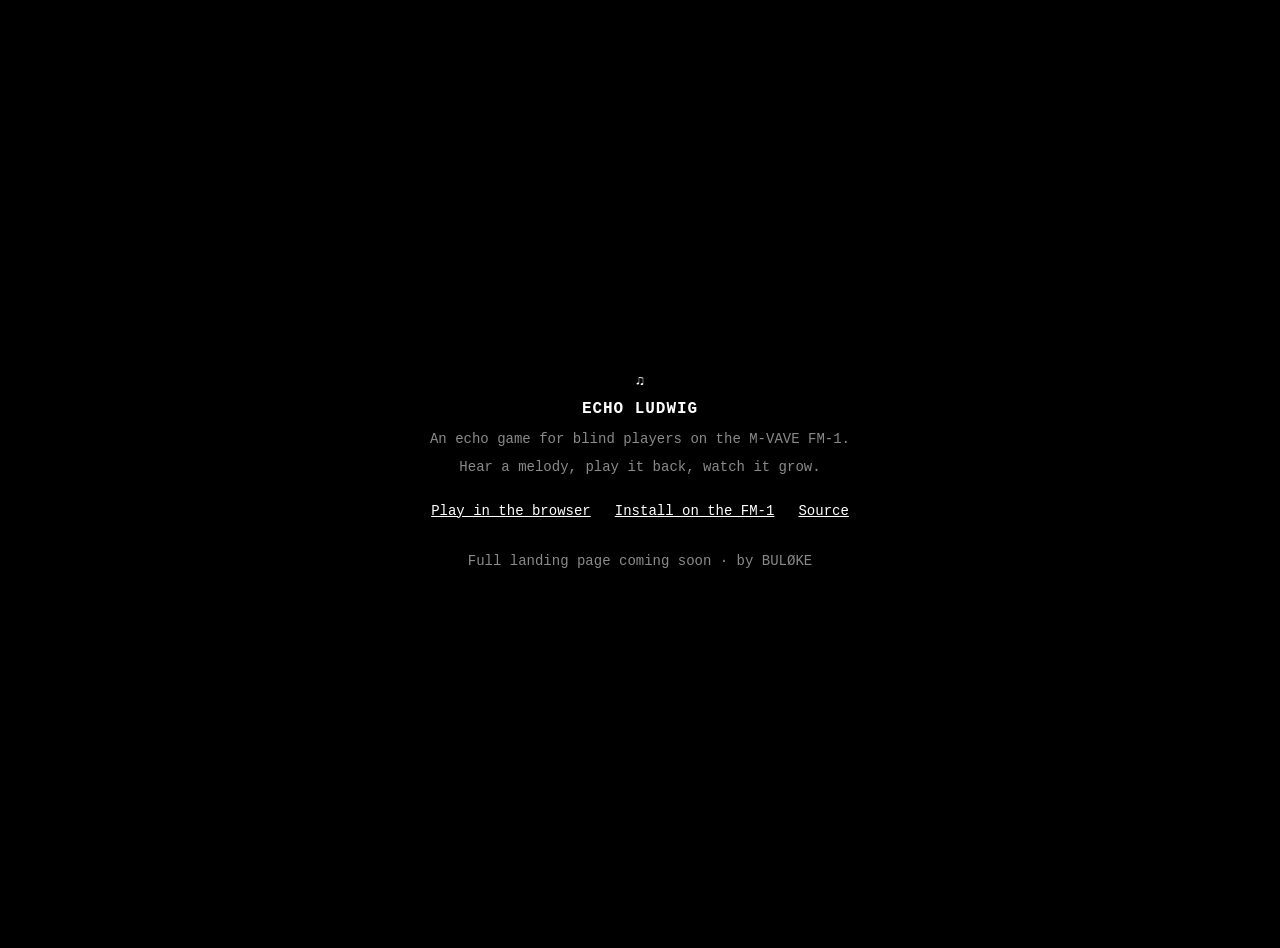
==== docs/index.html @ 6a48882c "Echo Ludwig: first build for device tests Echo game for blind players on the M-VAVE FM-1, built on t" ====
<!DOCTYPE html>
<html lang="en">
<head>
<meta charset="utf-8">
<meta name="viewport" content="width=device-width, initial-scale=1">
<title>Echo Ludwig</title>
<meta name="description" content="Echo Ludwig: an audio-first echo game for blind players on the M-VAVE FM-1.">
<style>
html,body{margin:0;height:100%;background:#000;color:#fff;font:14px/1.6 ui-monospace,Menlo,Consolas,monospace}
main{min-height:100%;display:grid;place-items:center;text-align:center;padding:24px}
p{color:#8a8a8a;margin:.4em 0}a{color:#fff}
nav{margin-top:1.5em;display:flex;gap:24px;justify-content:center;flex-wrap:wrap}
</style>
</head>
<body>
<main>
<div>
<div aria-hidden="true">&#9835;</div>
<h1 style="font-size:16px;letter-spacing:.06em;margin:.3em 0">ECHO LUDWIG</h1>
<p>An echo game for blind players on the M-VAVE FM-1.</p>
<p>Hear a melody, play it back, watch it grow.</p>
<nav><a href="play/">Play in the browser</a><a href="install/">Install on the FM-1</a><a href="https://github.com/orion-musica/Echo-Ludwig-FM-1">Source</a></nav>
<p style="margin-top:2em">Full landing page coming soon · by BUL&Oslash;KE</p>
</div>
</main>
</body>
</html>
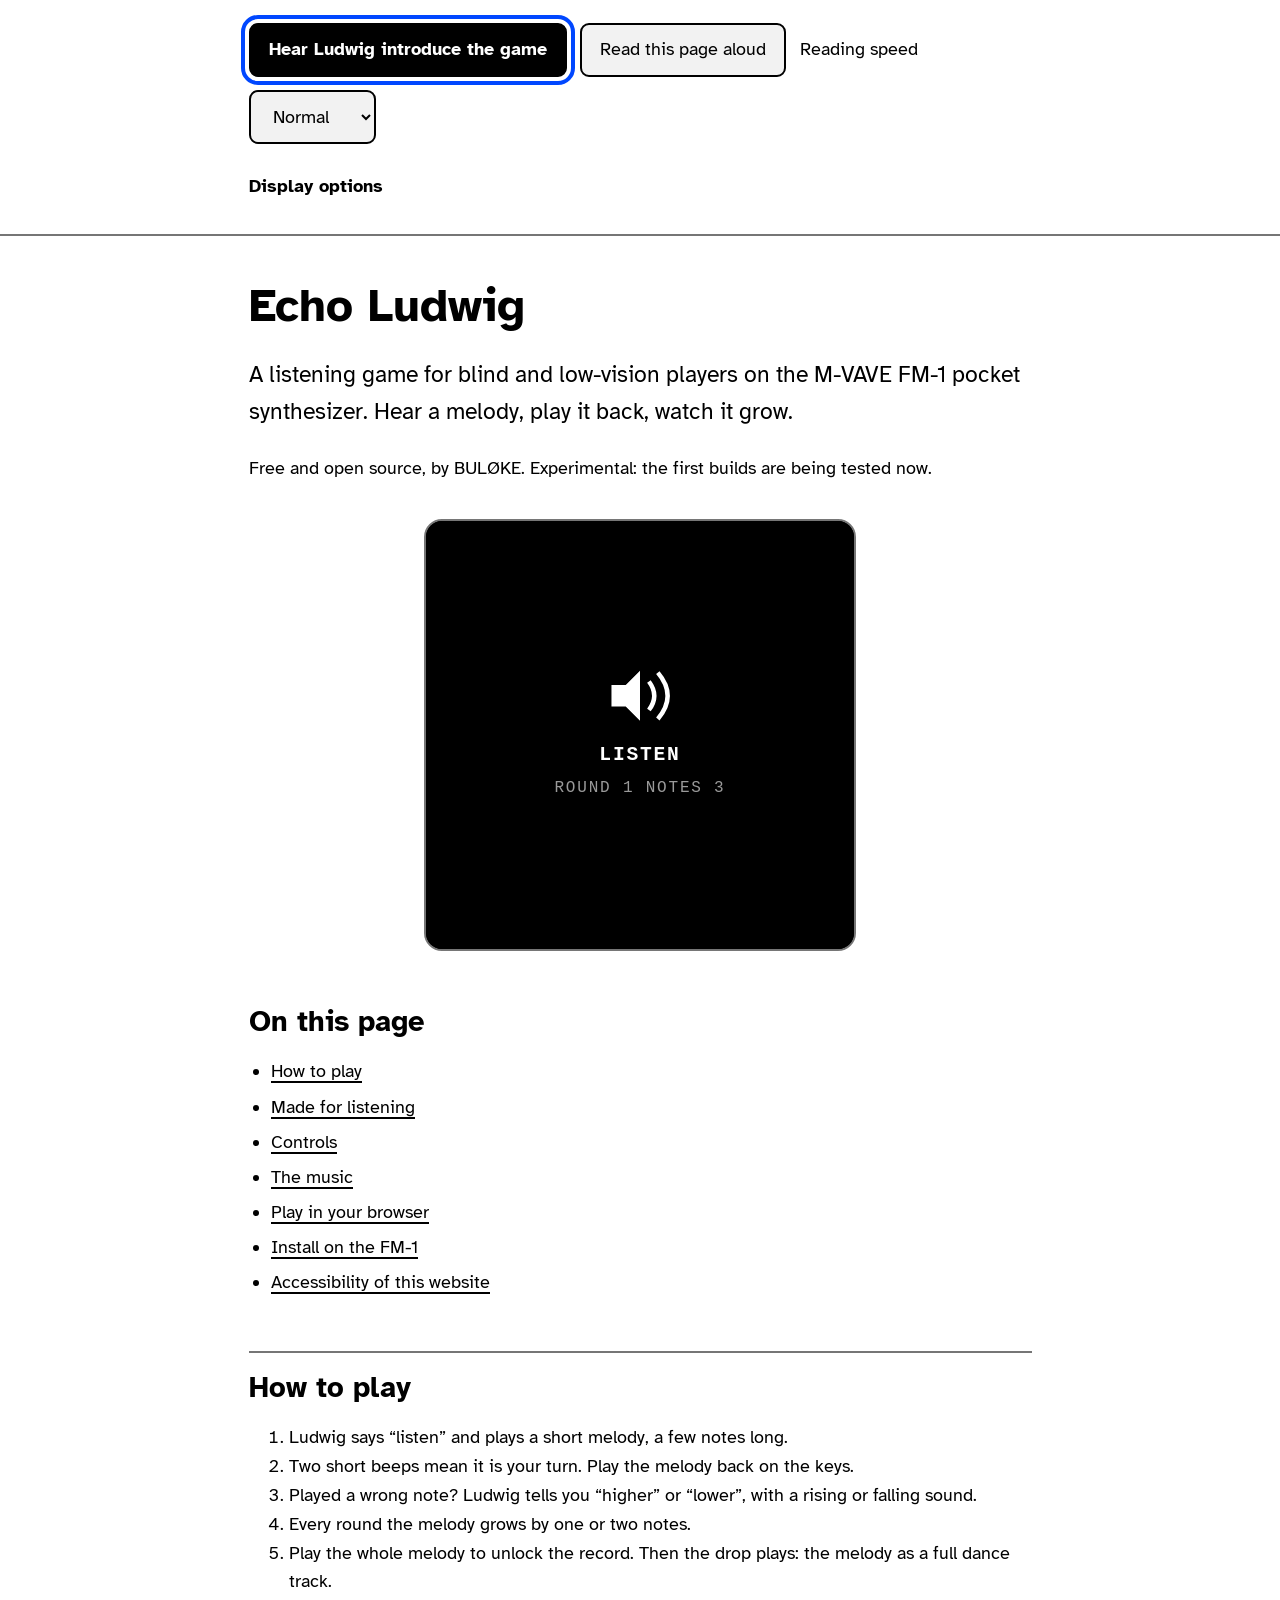
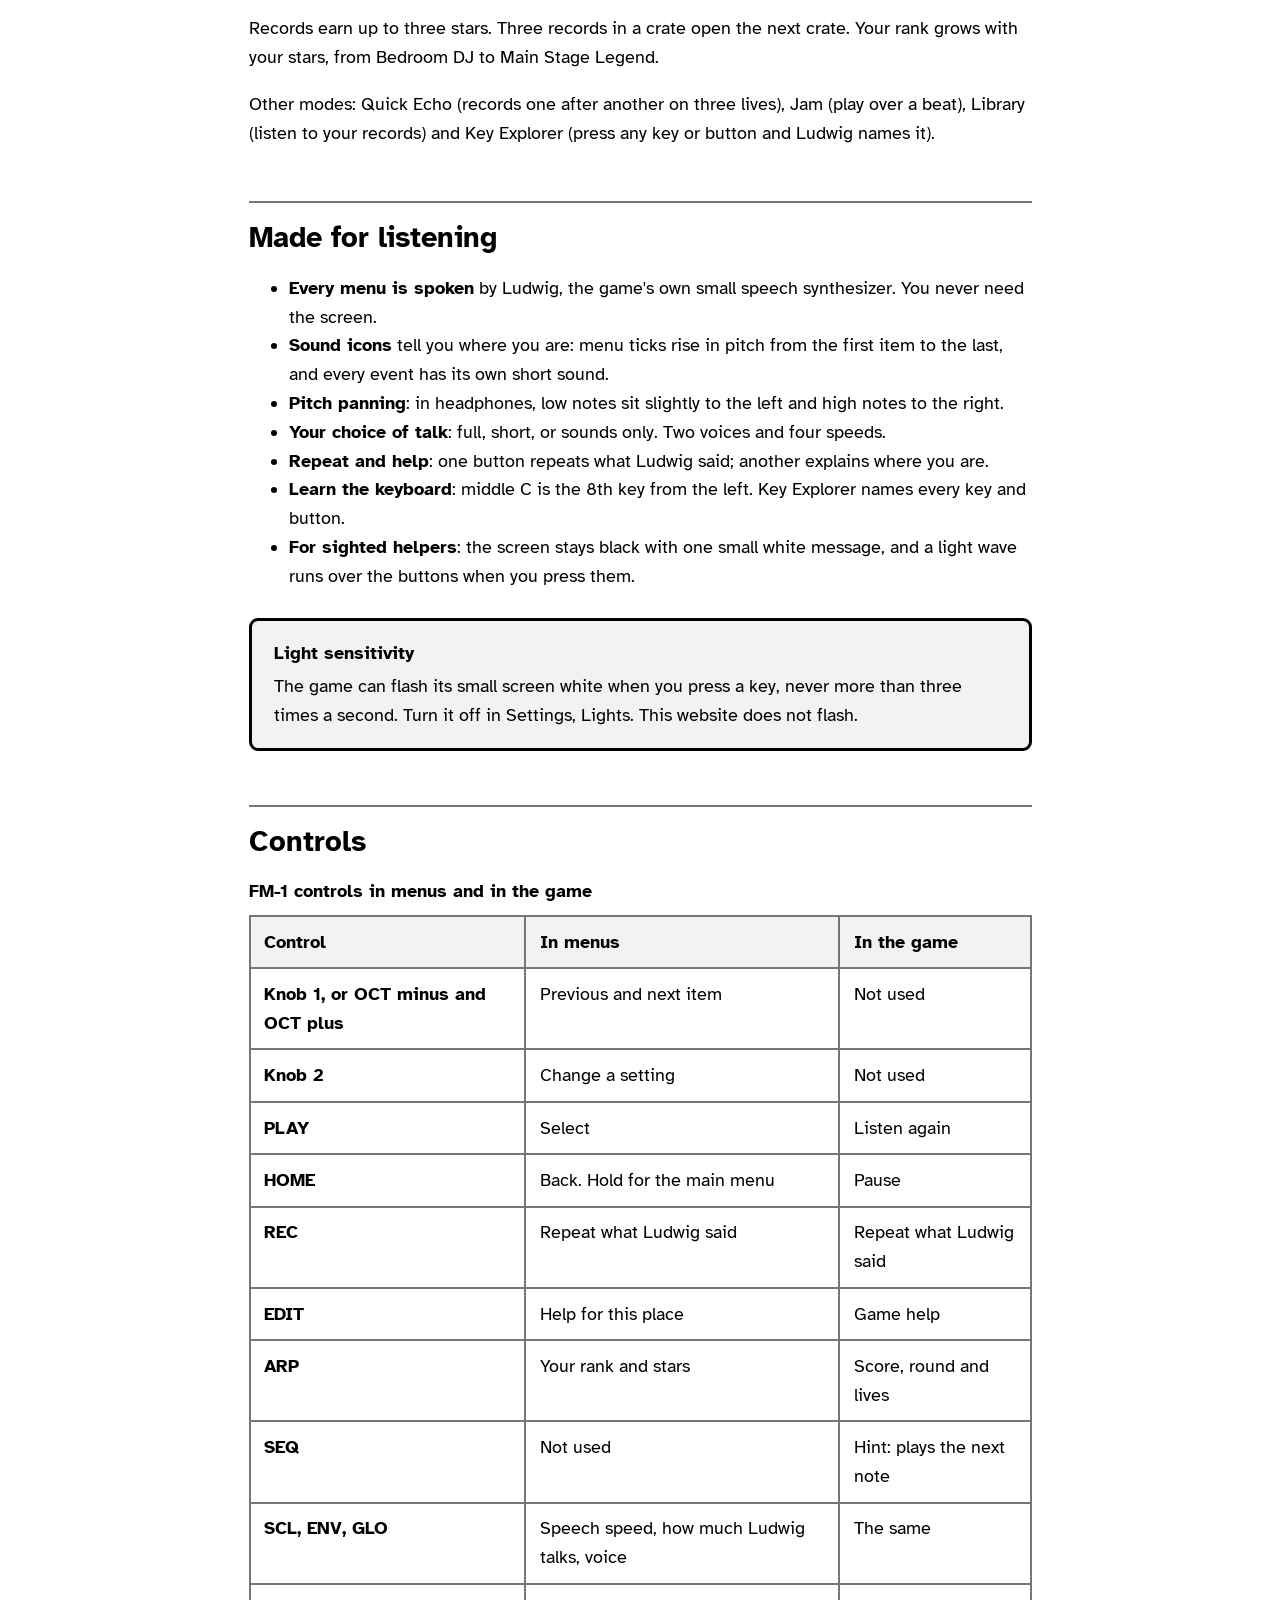
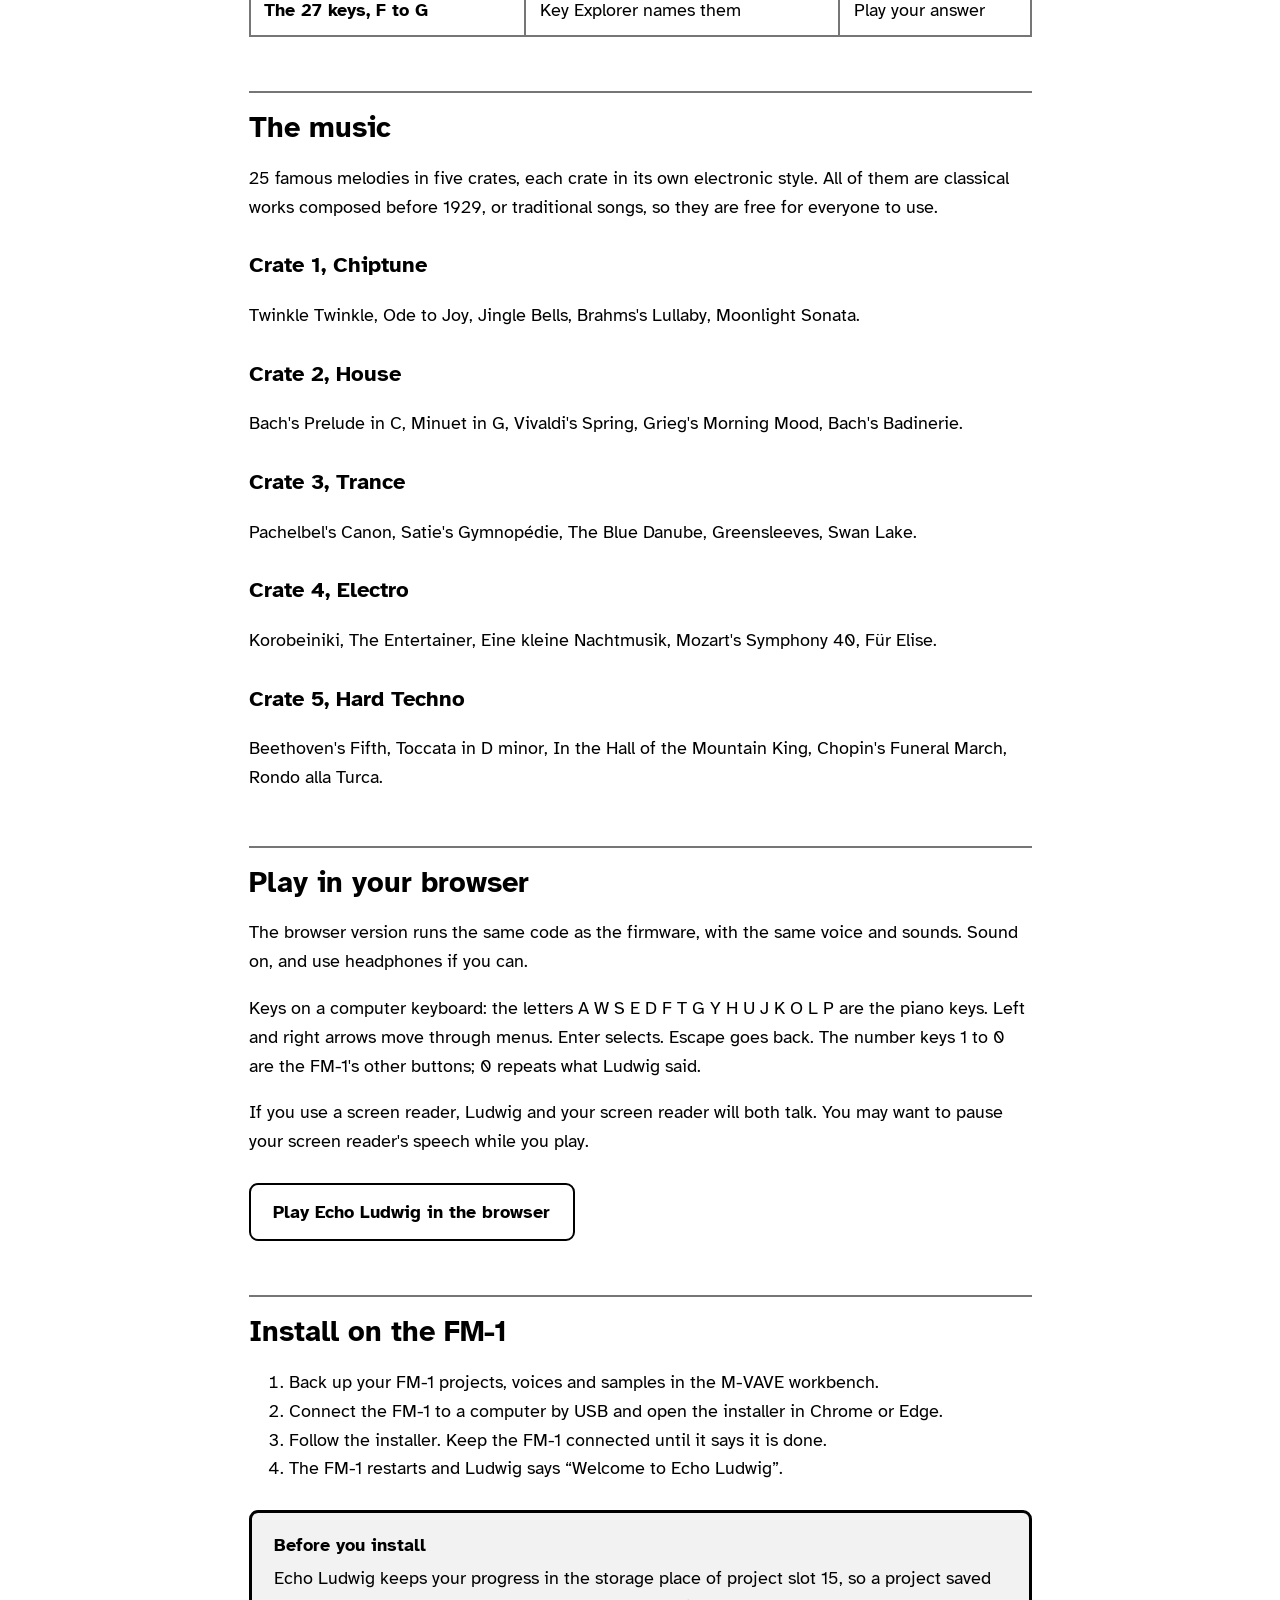
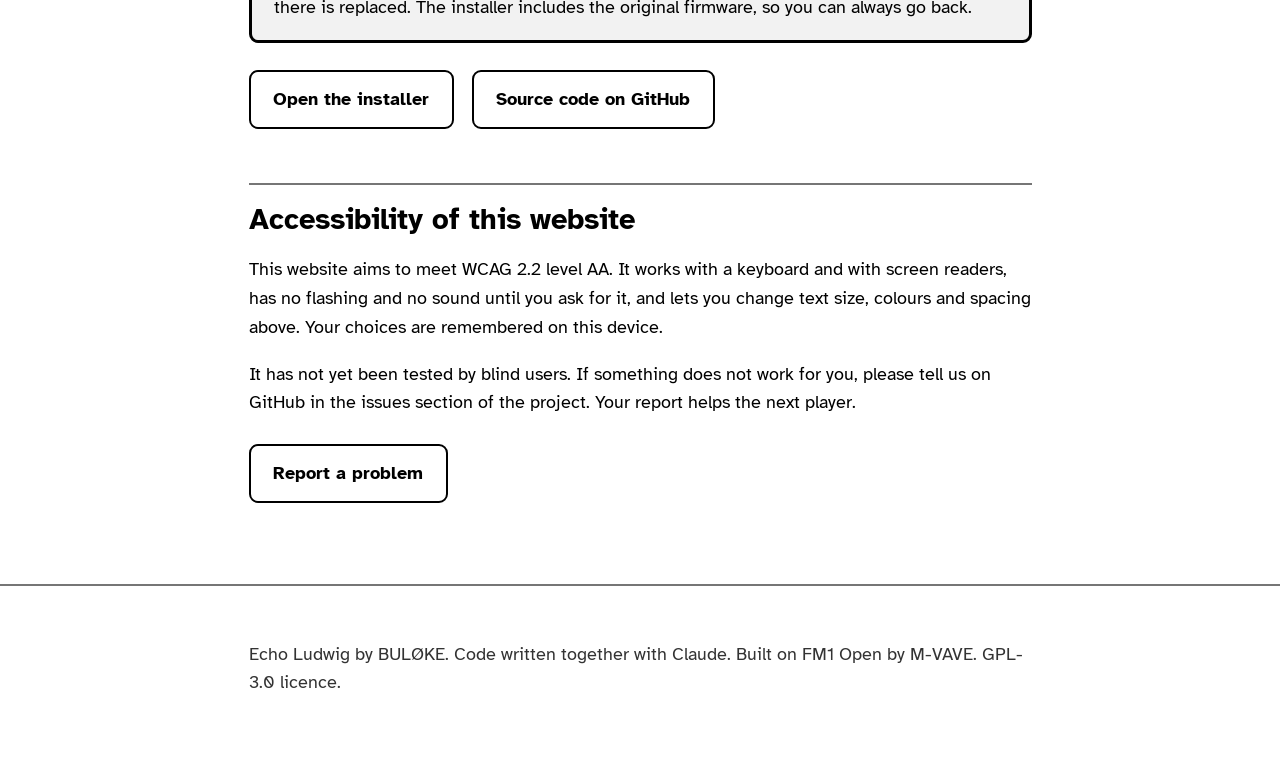
==== commit 4a83766a: "Accessible landing page with Ludwig's spoken introduction docs/index.html: semantic, keyboard and sc" ====
--- a/docs/index.html
+++ b/docs/index.html
@@ -1,27 +1,358 @@
 <!DOCTYPE html>
-<html lang="en">
+<html lang="en" class="t-auto s-1">
 <head>
 <meta charset="utf-8">
 <meta name="viewport" content="width=device-width, initial-scale=1">
-<title>Echo Ludwig</title>
-<meta name="description" content="Echo Ludwig: an audio-first echo game for blind players on the M-VAVE FM-1.">
+<title>Echo Ludwig — an echo game for blind players on the M-VAVE FM-1</title>
+<meta name="description" content="Echo Ludwig is a free, open-source listening game for blind and low-vision players on the M-VAVE FM-1. Hear a melody, play it back, watch it grow.">
+<meta name="color-scheme" content="dark light">
+<link rel="preconnect" href="https://fonts.googleapis.com">
+<link rel="preconnect" href="https://fonts.gstatic.com" crossorigin>
+<link href="https://fonts.googleapis.com/css2?family=Atkinson+Hyperlegible:ital,wght@0,400;0,700;1,400&display=swap" rel="stylesheet">
+<script>
+/* Apply saved display choices before the page paints (no flash of the wrong theme). */
+try { const s = JSON.parse(localStorage.getItem('echo-site') || '{}');
+  const h = document.documentElement;
+  if (s.theme) h.classList.replace('t-auto', 't-' + s.theme);
+  if (s.size) h.classList.replace('s-1', 's-' + s.size);
+  if (s.wide) h.classList.add('wide'); } catch (e) {}
+</script>
 <style>
-html,body{margin:0;height:100%;background:#000;color:#fff;font:14px/1.6 ui-monospace,Menlo,Consolas,monospace}
-main{min-height:100%;display:grid;place-items:center;text-align:center;padding:24px}
-p{color:#8a8a8a;margin:.4em 0}a{color:#fff}
-nav{margin-top:1.5em;display:flex;gap:24px;justify-content:center;flex-wrap:wrap}
+/* VOICE: calm, plain, spoken first. IDEA: the FM-1's black screen with one small white message.
+   PICTURE: that screen, drawn large. COLOUR: black and white; one focus yellow that is never decoration.
+   TYPE: Atkinson Hyperlegible (made by the Braille Institute for low vision). LAYOUT: one reading column. */
+:root{--bg:#000;--ink:#fff;--quiet:#c8c8c8;--line:#5a5a5a;--focus:#ffd400;--card:#111}
+html.t-light{--bg:#fff;--ink:#000;--quiet:#333;--line:#767676;--focus:#0047ff;--card:#f2f2f2}
+html.t-yellow{--bg:#000;--ink:#ffeb3b;--quiet:#ffe866;--line:#ffeb3b;--focus:#fff;--card:#141400}
+@media (prefers-color-scheme: light){html.t-auto{--bg:#fff;--ink:#000;--quiet:#333;--line:#767676;--focus:#0047ff;--card:#f2f2f2}}
+html.s-1{font-size:112.5%}html.s-2{font-size:150%}html.s-3{font-size:200%}
+*{box-sizing:border-box;min-width:0}
+body{margin:0;background:var(--bg);color:var(--ink);font-family:'Atkinson Hyperlegible',Verdana,Arial,sans-serif;line-height:1.6;overflow-x:clip}
+html.wide body{line-height:2;letter-spacing:.06em;word-spacing:.16em}
+html.wide p,html.wide li{margin-bottom:1.4em}
+a{color:var(--ink);text-decoration-thickness:2px;text-underline-offset:.2em}
+a:hover{text-decoration-thickness:4px}
+:focus-visible{outline:4px solid var(--focus);outline-offset:4px}
+.skip{position:absolute;left:1rem;top:-10rem;background:var(--ink);color:var(--bg);padding:.75rem 1rem;font-weight:700;z-index:10}
+.skip:focus{top:1rem}
+.sr{position:absolute;width:1px;height:1px;overflow:hidden;clip:rect(0 0 0 0);white-space:nowrap}
+.wrap{max-width:46rem;margin:0 auto;padding:0 1.25rem}
+header{border-bottom:2px solid var(--line);padding:1.25rem 0}
+.voice{display:flex;flex-wrap:wrap;gap:.75rem;align-items:center}
+button,select{font:inherit;color:var(--ink);background:var(--card);border:2px solid var(--ink);border-radius:.5rem;min-height:3rem;padding:.5rem 1rem;cursor:pointer}
+button.primary{background:var(--ink);color:var(--bg);font-weight:700}
+button[aria-pressed="true"]{background:var(--ink);color:var(--bg)}
+details.opts{margin-top:1rem}
+details.opts summary{cursor:pointer;font-weight:700;min-height:2.75rem;display:flex;align-items:center}
+fieldset{border:2px solid var(--line);border-radius:.5rem;margin:.75rem 0;padding:.5rem 1rem 1rem}
+legend{font-weight:700;padding:0 .4rem}
+.choices{display:flex;flex-wrap:wrap;gap:.5rem 1.5rem}
+.choices label{display:flex;gap:.5rem;align-items:center;min-height:2.75rem;cursor:pointer}
+input[type=radio],input[type=checkbox]{width:1.4rem;height:1.4rem;accent-color:var(--ink)}
+.caption{margin-top:1rem;border-left:4px solid var(--ink);padding:.25rem 0 .25rem 1rem;font-size:1.15rem;min-height:2.5rem}
+.caption:empty{display:none}
+main{padding:2rem 0 3rem}
+h1{font-size:2.6rem;line-height:1.1;margin:.5rem 0 .75rem}
+h2{font-size:1.6rem;line-height:1.2;margin:3rem 0 .75rem;padding-top:1rem;border-top:2px solid var(--line)}
+h3{font-size:1.2rem;margin:1.5rem 0 .25rem}
+.lead{font-size:1.3rem}
+.screen{display:block;width:100%;max-width:24rem;margin:2rem auto;border:2px solid var(--line);border-radius:1rem;background:#000}
+.toc ul{padding-left:1.25rem}.toc li{margin:.35rem 0}
+table{border-collapse:collapse;width:100%;margin:1rem 0}
+caption{text-align:left;font-weight:700;padding-bottom:.5rem}
+th,td{border:2px solid var(--line);padding:.6rem .75rem;text-align:left;vertical-align:top}
+thead th{background:var(--card)}
+.note{border:3px solid var(--ink);border-radius:.5rem;padding:1rem 1.25rem;margin:1.5rem 0;background:var(--card)}
+.note strong{display:block;margin-bottom:.25rem}
+.big-links{display:flex;flex-wrap:wrap;gap:1rem;margin:1.5rem 0}
+.big-links a{display:inline-flex;align-items:center;min-height:3.25rem;padding:.6rem 1.25rem;border:2px solid var(--ink);border-radius:.5rem;font-weight:700;text-decoration:none}
+.big-links a:hover{background:var(--ink);color:var(--bg)}
+.reading{outline:3px dashed var(--focus);outline-offset:6px;background:var(--card)}
+footer{border-top:2px solid var(--line);padding:2rem 0 3rem;color:var(--quiet)}
+footer a{color:var(--quiet)}
+@media (max-width:600px){h1{font-size:2rem}.voice button{width:100%}th,td{padding:.5rem}}
+@media (prefers-reduced-motion:reduce){*{scroll-behavior:auto!important}}
+@media (forced-colors:active){button.primary,button[aria-pressed="true"]{forced-color-adjust:auto}}
 </style>
 </head>
 <body>
-<main>
-<div>
-<div aria-hidden="true">&#9835;</div>
-<h1 style="font-size:16px;letter-spacing:.06em;margin:.3em 0">ECHO LUDWIG</h1>
-<p>An echo game for blind players on the M-VAVE FM-1.</p>
-<p>Hear a melody, play it back, watch it grow.</p>
-<nav><a href="play/">Play in the browser</a><a href="install/">Install on the FM-1</a><a href="https://github.com/orion-musica/Echo-Ludwig-FM-1">Source</a></nav>
-<p style="margin-top:2em">Full landing page coming soon · by BUL&Oslash;KE</p>
-</div>
+<a class="skip" href="#main">Skip to content</a>
+
+<header>
+  <div class="wrap">
+    <div class="voice" role="group" aria-label="Listen">
+      <button id="ludwig" class="primary" autofocus aria-describedby="ludwig-hint">Hear Ludwig introduce the game</button>
+      <button id="read" aria-pressed="false" aria-describedby="read-hint">Read this page aloud</button>
+      <label for="rate">Reading speed</label>
+      <select id="rate" ><option value="0.8">Slow</option><option value="1" selected>Normal</option><option value="1.3">Fast</option><option value="1.7">Very fast</option></select>
+    </div>
+    <p id="ludwig-hint" class="sr">Ludwig is the game's own synthetic voice. About 25 seconds. Press again to stop.</p>
+    <p id="read-hint" class="sr">Uses your device's voice. If you already use a screen reader, you do not need this.</p>
+    <div id="caption" class="caption" aria-hidden="true"></div>
+
+    <details class="opts">
+      <summary>Display options</summary>
+      <fieldset>
+        <legend>Text size</legend>
+        <div class="choices">
+          <label><input type="radio" name="size" value="1"> Normal</label>
+          <label><input type="radio" name="size" value="2"> Large</label>
+          <label><input type="radio" name="size" value="3"> Very large</label>
+        </div>
+      </fieldset>
+      <fieldset>
+        <legend>Colours</legend>
+        <div class="choices">
+          <label><input type="radio" name="theme" value="auto"> Like my device</label>
+          <label><input type="radio" name="theme" value="dark"> White on black</label>
+          <label><input type="radio" name="theme" value="light"> Black on white</label>
+          <label><input type="radio" name="theme" value="yellow"> Yellow on black</label>
+        </div>
+      </fieldset>
+      <fieldset>
+        <legend>Spacing</legend>
+        <div class="choices"><label><input type="checkbox" id="wide"> Wider spacing between lines, words and letters</label></div>
+      </fieldset>
+    </details>
+  </div>
+</header>
+
+<main id="main" tabindex="-1">
+  <div class="wrap">
+    <section data-read aria-labelledby="top">
+      <h1 id="top">Echo Ludwig</h1>
+      <p class="lead">A listening game for blind and low-vision players on the M-VAVE FM-1 pocket synthesizer. Hear a melody, play it back, watch it grow.</p>
+      <p>Free and open source, by BULØKE. Experimental: the first builds are being tested now.</p>
+    </section>
+
+    <svg class="screen" viewBox="0 0 240 240" role="img" aria-labelledby="screen-title">
+      <title id="screen-title">The game's screen: all black, with one small white message in the middle. A speaker icon and the word LISTEN.</title>
+      <rect width="240" height="240" fill="#000"/>
+      <g fill="#fff"><path d="M104 92h8l8-8v28l-8-8h-8z"/><path d="M125 90q6 8 0 16" stroke="#fff" stroke-width="2.5" fill="none"/><path d="M130 85q11 13 0 26" stroke="#fff" stroke-width="2.5" fill="none"/></g>
+      <text x="120" y="134" fill="#fff" font-family="ui-monospace,monospace" font-size="11" font-weight="700" text-anchor="middle" letter-spacing="1">LISTEN</text>
+      <text x="120" y="152" fill="#9a9a9a" font-family="ui-monospace,monospace" font-size="9" text-anchor="middle" letter-spacing="1">ROUND 1   NOTES 3</text>
+    </svg>
+
+    <nav class="toc" aria-label="On this page">
+      <h2 id="toc-h" style="border:0;margin-top:0">On this page</h2>
+      <ul>
+        <li><a href="#how">How to play</a></li>
+        <li><a href="#access">Made for listening</a></li>
+        <li><a href="#controls">Controls</a></li>
+        <li><a href="#music">The music</a></li>
+        <li><a href="#try">Play in your browser</a></li>
+        <li><a href="#install">Install on the FM-1</a></li>
+        <li><a href="#statement">Accessibility of this website</a></li>
+      </ul>
+    </nav>
+
+    <section data-read aria-labelledby="how">
+      <h2 id="how">How to play</h2>
+      <ol>
+        <li>Ludwig says “listen” and plays a short melody, a few notes long.</li>
+        <li>Two short beeps mean it is your turn. Play the melody back on the keys.</li>
+        <li>Played a wrong note? Ludwig tells you “higher” or “lower”, with a rising or falling sound.</li>
+        <li>Every round the melody grows by one or two notes.</li>
+        <li>Play the whole melody to unlock the record. Then the drop plays: the melody as a full dance track.</li>
+      </ol>
+      <p>Records earn up to three stars. Three records in a crate open the next crate. Your rank grows with your stars, from Bedroom DJ to Main Stage Legend.</p>
+      <p>Other modes: Quick Echo (records one after another on three lives), Jam (play over a beat), Library (listen to your records) and Key Explorer (press any key or button and Ludwig names it).</p>
+    </section>
+
+    <section data-read aria-labelledby="access">
+      <h2 id="access">Made for listening</h2>
+      <ul>
+        <li><strong>Every menu is spoken</strong> by Ludwig, the game's own small speech synthesizer. You never need the screen.</li>
+        <li><strong>Sound icons</strong> tell you where you are: menu ticks rise in pitch from the first item to the last, and every event has its own short sound.</li>
+        <li><strong>Pitch panning</strong>: in headphones, low notes sit slightly to the left and high notes to the right.</li>
+        <li><strong>Your choice of talk</strong>: full, short, or sounds only. Two voices and four speeds.</li>
+        <li><strong>Repeat and help</strong>: one button repeats what Ludwig said; another explains where you are.</li>
+        <li><strong>Learn the keyboard</strong>: middle C is the 8th key from the left. Key Explorer names every key and button.</li>
+        <li><strong>For sighted helpers</strong>: the screen stays black with one small white message, and a light wave runs over the buttons when you press them.</li>
+      </ul>
+      <div class="note" role="note"><strong>Light sensitivity</strong>The game can flash its small screen white when you press a key, never more than three times a second. Turn it off in Settings, Lights. This website does not flash.</div>
+    </section>
+
+    <section data-read aria-labelledby="controls">
+      <h2 id="controls">Controls</h2>
+      <table>
+        <caption>FM-1 controls in menus and in the game</caption>
+        <thead><tr><th scope="col">Control</th><th scope="col">In menus</th><th scope="col">In the game</th></tr></thead>
+        <tbody>
+          <tr><th scope="row">Knob 1, or OCT minus and OCT plus</th><td>Previous and next item</td><td>Not used</td></tr>
+          <tr><th scope="row">Knob 2</th><td>Change a setting</td><td>Not used</td></tr>
+          <tr><th scope="row">PLAY</th><td>Select</td><td>Listen again</td></tr>
+          <tr><th scope="row">HOME</th><td>Back. Hold for the main menu</td><td>Pause</td></tr>
+          <tr><th scope="row">REC</th><td>Repeat what Ludwig said</td><td>Repeat what Ludwig said</td></tr>
+          <tr><th scope="row">EDIT</th><td>Help for this place</td><td>Game help</td></tr>
+          <tr><th scope="row">ARP</th><td>Your rank and stars</td><td>Score, round and lives</td></tr>
+          <tr><th scope="row">SEQ</th><td>Not used</td><td>Hint: plays the next note</td></tr>
+          <tr><th scope="row">SCL, ENV, GLO</th><td>Speech speed, how much Ludwig talks, voice</td><td>The same</td></tr>
+          <tr><th scope="row">The 27 keys, F to G</th><td>Key Explorer names them</td><td>Play your answer</td></tr>
+        </tbody>
+      </table>
+    </section>
+
+    <section data-read aria-labelledby="music">
+      <h2 id="music">The music</h2>
+      <p>25 famous melodies in five crates, each crate in its own electronic style. All of them are classical works composed before 1929, or traditional songs, so they are free for everyone to use.</p>
+      <h3>Crate 1, Chiptune</h3><p>Twinkle Twinkle, Ode to Joy, Jingle Bells, Brahms's Lullaby, Moonlight Sonata.</p>
+      <h3>Crate 2, House</h3><p>Bach's Prelude in C, Minuet in G, Vivaldi's Spring, Grieg's Morning Mood, Bach's Badinerie.</p>
+      <h3>Crate 3, Trance</h3><p>Pachelbel's Canon, Satie's Gymnopédie, The Blue Danube, Greensleeves, Swan Lake.</p>
+      <h3>Crate 4, Electro</h3><p>Korobeiniki, The Entertainer, Eine kleine Nachtmusik, Mozart's Symphony 40, Für Elise.</p>
+      <h3>Crate 5, Hard Techno</h3><p>Beethoven's Fifth, Toccata in D minor, In the Hall of the Mountain King, Chopin's Funeral March, Rondo alla Turca.</p>
+    </section>
+
+    <section data-read aria-labelledby="try">
+      <h2 id="try">Play in your browser</h2>
+      <p>The browser version runs the same code as the firmware, with the same voice and sounds. Sound on, and use headphones if you can.</p>
+      <p>Keys on a computer keyboard: the letters A W S E D F T G Y H U J K O L P are the piano keys. Left and right arrows move through menus. Enter selects. Escape goes back. The number keys 1 to 0 are the FM-1's other buttons; 0 repeats what Ludwig said.</p>
+      <p>If you use a screen reader, Ludwig and your screen reader will both talk. You may want to pause your screen reader's speech while you play.</p>
+      <div class="big-links"><a href="play/">Play Echo Ludwig in the browser</a></div>
+    </section>
+
+    <section data-read aria-labelledby="install">
+      <h2 id="install">Install on the FM-1</h2>
+      <ol>
+        <li>Back up your FM-1 projects, voices and samples in the M-VAVE workbench.</li>
+        <li>Connect the FM-1 to a computer by USB and open the installer in Chrome or Edge.</li>
+        <li>Follow the installer. Keep the FM-1 connected until it says it is done.</li>
+        <li>The FM-1 restarts and Ludwig says “Welcome to Echo Ludwig”.</li>
+      </ol>
+      <div class="note" role="note"><strong>Before you install</strong>Echo Ludwig keeps your progress in the storage place of project slot 15, so a project saved there is replaced. The installer includes the original firmware, so you can always go back.</div>
+      <div class="big-links"><a href="install/">Open the installer</a><a href="https://github.com/orion-musica/Echo-Ludwig-FM-1">Source code on GitHub</a></div>
+    </section>
+
+    <section data-read aria-labelledby="statement">
+      <h2 id="statement">Accessibility of this website</h2>
+      <p>This website aims to meet WCAG 2.2 level AA. It works with a keyboard and with screen readers, has no flashing and no sound until you ask for it, and lets you change text size, colours and spacing above. Your choices are remembered on this device.</p>
+      <p>It has not yet been tested by blind users. If something does not work for you, please tell us on GitHub in the issues section of the project. Your report helps the next player.</p>
+      <div class="big-links"><a href="https://github.com/orion-musica/Echo-Ludwig-FM-1/issues">Report a problem</a></div>
+    </section>
+  </div>
 </main>
+
+<footer>
+  <div class="wrap">
+    <p>Echo Ludwig by BULØKE. Code written together with Claude. Built on FM1 Open by M-VAVE. GPL-3.0 licence.</p>
+  </div>
+</footer>
+
+<div id="status" class="sr" role="status" aria-live="polite"></div>
+
+<script>
+{
+const INTRO = ["hello! I am ludwig, the voice of echo ludwig.", "echo ludwig is a listening game. you hear a short melody, then you play it back on the keys.", "every round, the melody grows. play the whole melody to unlock the record, and hear the drop.", "I speak every menu, so you can play with no screen.", "this page is made for screen readers. press tab to move, and enter to select.", "have fun!"];
+const VOICE_WASM = "AGFzbQEAAAABHQZgA39/fwF/YAF/AX9gAABgAn9/[base64]/[base64]/aiICDQALC0EACycBA39BACEBA0AgACABaiECIAFBAWoiAyEBIAItAAANAAsgA0F/agsIABCJgICAAAsMACAAIAEQioCAgAALCABBwLKAgAALCABBoLeAgAALGABBwLKAgABBoLeAgABBmJMQEJGAgIAAC+4EBQF/AX0BfwJ9AX9BACEAQwAAAAAhAUHQ3aCAACECA0AgASEDAkACQCAAQf8BcbJDAACAO5QiBEPNzMw+XUUNAEMAAIA/Q9sPSUAgBEPbD0lAlEPNzMw+lSIBkyABIAFD2w/JP14iBRsiASABlCIBQwAAAL+UIAFDAABAwZUgAUMAAPDBlSABQwAAYMKVQwAAgD+SlEMAAIA/kpRDAACAP5KUQwAAgD+SIgGMIAEgBRuTQwAAAD+UIQEMAQtDAAAAACEBIARDKVwPP11FDQBD2w9JQCAEQ83MzL6SQ9sPyT+UQwrXIz6VIgGTIAEgAUPbD8k/XiIFGyIBIAGUIgFDAAAAv5QgAUMAAEDBlSABQwAA8MGVIAFDAABgwpVDAACAP5KUQwAAgD+SlEMAAIA/kpRDAACAP5IiAYwgASAFGyEBCyACIAEgA5NDAAAgQpQ4AgAgAkEEaiECIABBAWoiAEGBAkcNAAtBAEGa8Lb7ezYC3OWggABBAEHJrpf8AzYC2OWggABBAEGIk4j7AzYC1OWggABBAEEAKgLU3aCAAEMAAAA/lCIBOALQ5aCAAEEAIAE4AtDdoIAAQejloIAAQQBBLBCAgICAABpBAEGAgKCWBDYC/[base64]/[base64]/[base64]/QQAhAgJAQQAoAqDmoIAAIgMgAE0NACAAQQZsQcDmoIAAaiEEIAMgAGuzIQVBfyEGQX8hBwNAAkACQCACs0MK1yO+lCAFlUMUroc/kkMpXI8/[base64]/[base64]/[base64]/wFLDQBBACADQQFqNgKg5qCAACADQQZsIgRBxOaggABqIAE7AQAgBEHA5qCAAGpBqYCAoAY2AQALC8YEAQd/I4CAgIAAQSBrIgIkgICAgAACQCABQWtqQWxJDQACQAJAAkAgAUEBRw0AIAAtAAAiA0G/f2pBB0kNASADQckARg0BCyABQQFxIQRBACEDAkAgAUEBRg0AIAFBHnEhBUEAIQMDQCACIANqIgYgACADaiIHLQAAIghBIGogCCAIQb9/akH/AXFBGkkbOgAAIAZBAWogB0EBai0AACIIQSBqIAggCEG/f2pB/wFxQRpJGzoAACAFIANBAmoiA0cNAAsLIARFDQEgAiADaiAAIANqLQAAIgNBIGogAyADQb9/akH/[base64]/AUsNAEEAIAhBAWoiATYCoOaggAAgCEEGbCIIQcTmoIAAakEAOwEAIAhBwuaggABqQYDIATsBACAIQcHmoIAAaiADLQAAIgdBBnY6AAAgCEHA5qCAAGogB0E/[base64]/Q83MTD8gAEEGbEHB5qCAAGotAAAiBEECRhsgBEEBRhsgBpQhBgsgAq0hByAFQwrXIzyUIQUgBkMzM7M/[base64]////[base64]/lENmZrBBlCIGIAZDAGBqR14bIgZDAACAT10gBkMAAAAAYHFFDQBBACAGqTsB/[base64]/zoIAAQQAgETgCuPOggABBAEECNgLg9KCAAAJAAkBDAGBqR0EAKgKwsoCAACIRQwAAlkKUIAggAEH/[base64]/OggABFDQBBAEEAKgKA9aCAADgCgOaggABBAEEAKQKE9aCAADcChOaggAALC48CAQJ/IABBj84AIABBj84ASRshAQJAAkAgAEHoB0kNACABQf//A3FB6AduIgAQj4CAgABBiJSAgABBiJSAgAAQg4CAgAAQjYCAgAAgASAAQegHbGtB//8DcSIBRQ0BCwJAIAFB5ABJDQAgAUH//wNxQeQAbiIAEI+AgIAAQZGUgIAAQZGUgIAAEIOAgIAAEI2AgIAAIAEgAEHkAGxrQf//A3EiAUUNAQsCQCABQRRJDQAgAUH/AXFBCm4iAkECdEGAlYCAAGooAgAhACAAIAAQg4CAgAAQjYCAgAAgASACQQpsa0H/AXEiAUUNAQsgAUECdEGwlICAAGooAgAhASABIAEQg4CAgAAQjYCAgAALC9kbBAJ/[base64]/IAGzIBCzlZMiBpQgDZIhDSAOQfDyoIAAaioCACAPKgIEIgeTIAaUIAeSIQcgDkHs8qCAAGoqAgAgDyoCACIRkyAGlCARkiEGC0EAIAZBACoC6OWggAAiEZNDXI/CPpQgEZIiBjgC6OWggABBACAMQQAqAvTloIAAIhGTQ1yPwj6UIBGSIgw4AvTloIAAQQAgB0EAKgLs5aCAACIRk0Ncj8I+lCARkiIHOALs5aCAAEEAIANBACoC+OWggAAiEZNDXI/CPpQgEZIiETgC+OWggABBACANQQAqAvDloIAAIgOTQ1yPwj6UIAOSIgM4AvDloIAAQQAgC0EAKgL85aCAACINk0Ncj8I+lCANkiILOAL85aCAAEEAIApBACoCgOaggAAiDZNDZmbmPpQgDZI4AoDmoIAAQQAgCUEAKgKE5qCAACINk0MAAAA/[base64]/JP14iARsiBiAGlCIGQwAAAL+UIAZDAABAwZUgBkMAAPDBlUMAAIA/IAZDAABgQpWTlEMAAIA/kpRDAACAP5KUQwAAgD+SIgaMIAYgARsgDSANkpQiDTgCpPWggABBAEMAAIA/[base64]/JQJRDAESsRpUiBpMgBiAGQ9sPyT9eIgEbIgYgBpQiBkMAAAC/lCAGQwAAQMGVIAZDAADwwZVDAACAPyAGQwAAYEKVk5RDAACAP5KUQwAAgD+SlEMAAIA/kiIGjCAGIAEbIA0gDZKUIg04Arj1oIAAQQBDAACAPyANkyAIkzgCtPWggABBAEMAAIA/IAtD2w9JQJRDAESsRpUiDZMgDUMAAAA/[base64]/XiIBGyIHIAeUIgdDAAAAv5QgB0MAAEDBlSAHQwAA8MGVQwAAgD8gB0MAAGBClZOUQwAAgD+SlEMAAIA/kpRDAACAP5IiB4wgByABGyANIA2SlCIHOALM9aCAAEEAQwAAgD8gB5MgBpMiCDgCyPWggABBAEMAAIA/IAVD2w9JQJRDAESsRpUiDZMgDUMAAAA/[base64]/XiIBGyIEIASUIgRDAAAAv5QgBEMAAEDBlSAEQwAA8MGVQwAAgD8gBEMAAGBClZOUQwAAgD+SlEMAAIA/kpRDAACAP5IiBIwgBCABGyIFIA0gDZIiCpQiBDgC5PWggABDAAAAACEJAkAgDSANlEMAAIA/IAogBSAFkiAFlEMAAIC/kpSTkiIFQwAAAABfDQAgBUMAAAA/lEMAAIA/IAVDAACAP14bIgkgBSAJlZJDAAAAP5QiCSAFIAmVkkMAAAA/lCIJIAUgCZWSQwAAAD+UIgkgBSAJlZJDAAAAP5QiCSAFIAmVkkMAAAA/[base64]/[base64]/lCAHkiIGOALc9aCAAEEAKgLw9aCAACEHQQBBACoC7PWggAAiCDgC8PWggABBACADIAeUIAUgDZQgBCAIlJKSIg04Auz1oIAAQQAqAvj1oIAAIQdBACoC9PWggAAhA0EAIAZDj8L1PZQgDUEAKgKI5qCAAJRDMzMzP5SSIg04AvT1oIAAQQAgB0NSuH4/lCANIAOTkiINOAL49aCAAAJAAkAgDSANjCANIA1DAAAAAF0bQ5qZGT+UQwAAgD+SlUMAIMtGlCINi0MAAABPXUUNACANqCECDAELQYCAgIB4IQILIAAgAkGAgH4gAkGAgH5KGyICQf//ASACQf//[base64]/AACAP83MTD8K1yM/SVkAABgByghUCzwAWgCWAGQAAAAAAAAAWgAAAAAAAABJSAAAkAFsB/[base64]/[base64]/[base64]/[base64]/Z0UjAQ==";
+const root = document.documentElement;
+const status = document.getElementById('status');
+const caption = document.getElementById('caption');
+const say = msg => { status.textContent = ''; setTimeout(() => { status.textContent = msg; }, 50); };
+
+/* ---------- display options (remembered) ---------- */
+let prefs = {};
+try { prefs = JSON.parse(localStorage.getItem('echo-site') || '{}'); } catch (e) {}
+const save = () => { try { localStorage.setItem('echo-site', JSON.stringify(prefs)); } catch (e) {} };
+const setClass = (prefix, value) => { [...root.classList].filter(c => c.startsWith(prefix)).forEach(c => root.classList.remove(c)); root.classList.add(prefix + value); };
+for (const r of document.querySelectorAll('input[name=size]')) {
+  r.checked = r.value === String(prefs.size || 1);
+  r.addEventListener('change', () => { prefs.size = r.value; setClass('s-', r.value); save(); say('Text size ' + r.parentElement.textContent.trim()); });
+}
+for (const r of document.querySelectorAll('input[name=theme]')) {
+  r.checked = r.value === (prefs.theme || 'auto');
+  r.addEventListener('change', () => { prefs.theme = r.value; setClass('t-', r.value); save(); say('Colours: ' + r.parentElement.textContent.trim()); });
+}
+const wide = document.getElementById('wide');
+wide.checked = !!prefs.wide;
+wide.addEventListener('change', () => { prefs.wide = wide.checked; root.classList.toggle('wide', wide.checked); save(); say(wide.checked ? 'Wide spacing on' : 'Wide spacing off'); });
+
+/* ---------- Ludwig, the game's own voice (WebAssembly) ---------- */
+let ac = null, voice = null, ludwigOn = false, source = null;
+const ludwigBtn = document.getElementById('ludwig');
+async function loadVoice() {
+  if (voice) return voice;
+  const bytes = Uint8Array.from(atob(VOICE_WASM), c => c.charCodeAt(0));
+  const { instance } = await WebAssembly.instantiate(bytes, { env: {} });
+  voice = instance.exports; voice.init(); voice.voice(0, 1);
+  return voice;
+}
+function speakLudwig(text) {
+  const enc = new TextEncoder().encode(text.slice(0, 590) + '\0');
+  new Uint8Array(voice.memory.buffer, voice.text(), enc.length).set(enc);
+  const n = voice.say();
+  const pcm = new Int16Array(voice.memory.buffer, voice.pcm(), n);
+  const buf = ac.createBuffer(1, n, 22050), ch = buf.getChannelData(0);
+  for (let i = 0; i < n; i++) ch[i] = pcm[i] / 32768 * 1.6;
+  return new Promise(done => { source = ac.createBufferSource(); source.buffer = buf; source.connect(ac.destination); source.onended = done; source.start(); });
+}
+function stopLudwig() {
+  ludwigOn = false; caption.textContent = '';
+  if (source) { try { source.onended = null; source.stop(); } catch (e) {} source = null; }
+  ludwigBtn.textContent = 'Hear Ludwig introduce the game';
+}
+ludwigBtn.addEventListener('click', async () => {
+  if (ludwigOn) { stopLudwig(); say('Ludwig stopped'); return; }
+  stopReading();
+  try {
+    ac = ac || new AudioContext();
+    await ac.resume();
+    await loadVoice();
+  } catch (e) { say('Sorry, sound could not start in this browser.'); return; }
+  ludwigOn = true; ludwigBtn.textContent = 'Stop Ludwig';
+  for (const line of INTRO) {
+    if (!ludwigOn) return;
+    caption.textContent = (line.charAt(0).toUpperCase() + line.slice(1)).replace(/\bludwig\b/g, 'Ludwig').replace(/\becho\b/g, 'Echo');
+    await speakLudwig(line);
+  }
+  stopLudwig();
+});
+
+/* ---------- read the page aloud (the device's own voice) ---------- */
+const readBtn = document.getElementById('read'), rate = document.getElementById('rate');
+const synth = window.speechSynthesis;
+let reading = false, blocks = [], index = 0, current = null;
+if (prefs.rate) rate.value = prefs.rate;
+rate.addEventListener('change', () => { prefs.rate = rate.value; save(); say('Reading speed ' + rate.options[rate.selectedIndex].text); });
+if (!synth || typeof SpeechSynthesisUtterance === 'undefined') { readBtn.hidden = true; rate.hidden = true; }
+function mark(el) {
+  if (current) current.classList.remove('reading');
+  current = el;
+  if (el) {
+    el.classList.add('reading');
+    const still = matchMedia('(prefers-reduced-motion: reduce)').matches;
+    el.scrollIntoView({ block: 'center', behavior: still ? 'auto' : 'smooth' });
+  }
+}
+function stopReading() {
+  if (!reading) return;
+  reading = false; synth.cancel(); mark(null);
+  readBtn.setAttribute('aria-pressed', 'false'); readBtn.textContent = 'Read this page aloud';
+}
+function readNext() {
+  if (!reading) return;
+  if (index >= blocks.length) { stopReading(); say('Finished reading'); return; }
+  const el = blocks[index++];
+  const text = el.matches('table') ? [...el.rows].map(r => [...r.cells].map(c => c.textContent.trim()).join(', ')).join('. ') : el.textContent.replace(/\s+/g, ' ').trim();
+  if (!text) { readNext(); return; }
+  mark(el);
+  const u = new SpeechSynthesisUtterance(text);
+  u.lang = 'en-GB'; u.rate = Number(rate.value);
+  const v = synth.getVoices().find(x => /^en(-|_)/i.test(x.lang));
+  if (v) u.voice = v;
+  u.onend = readNext; u.onerror = readNext;
+  synth.speak(u);
+}
+readBtn.addEventListener('click', () => {
+  if (reading) { stopReading(); say('Reading stopped'); return; }
+  stopLudwig();
+  blocks = [...document.querySelectorAll('[data-read] h1, [data-read] h2, [data-read] h3, [data-read] p, [data-read] li, [data-read] table, [data-read] .note')]
+    .filter(el => !el.closest('.note') || el.matches('.note'));
+  index = 0; reading = true;
+  readBtn.setAttribute('aria-pressed', 'true'); readBtn.textContent = 'Stop reading';
+  synth.cancel(); readNext();
+});
+addEventListener('keydown', e => { if (e.key === 'Escape') { if (reading) { stopReading(); say('Reading stopped'); } if (ludwigOn) { stopLudwig(); say('Ludwig stopped'); } } });
+}
+</script>
 </body>
 </html>
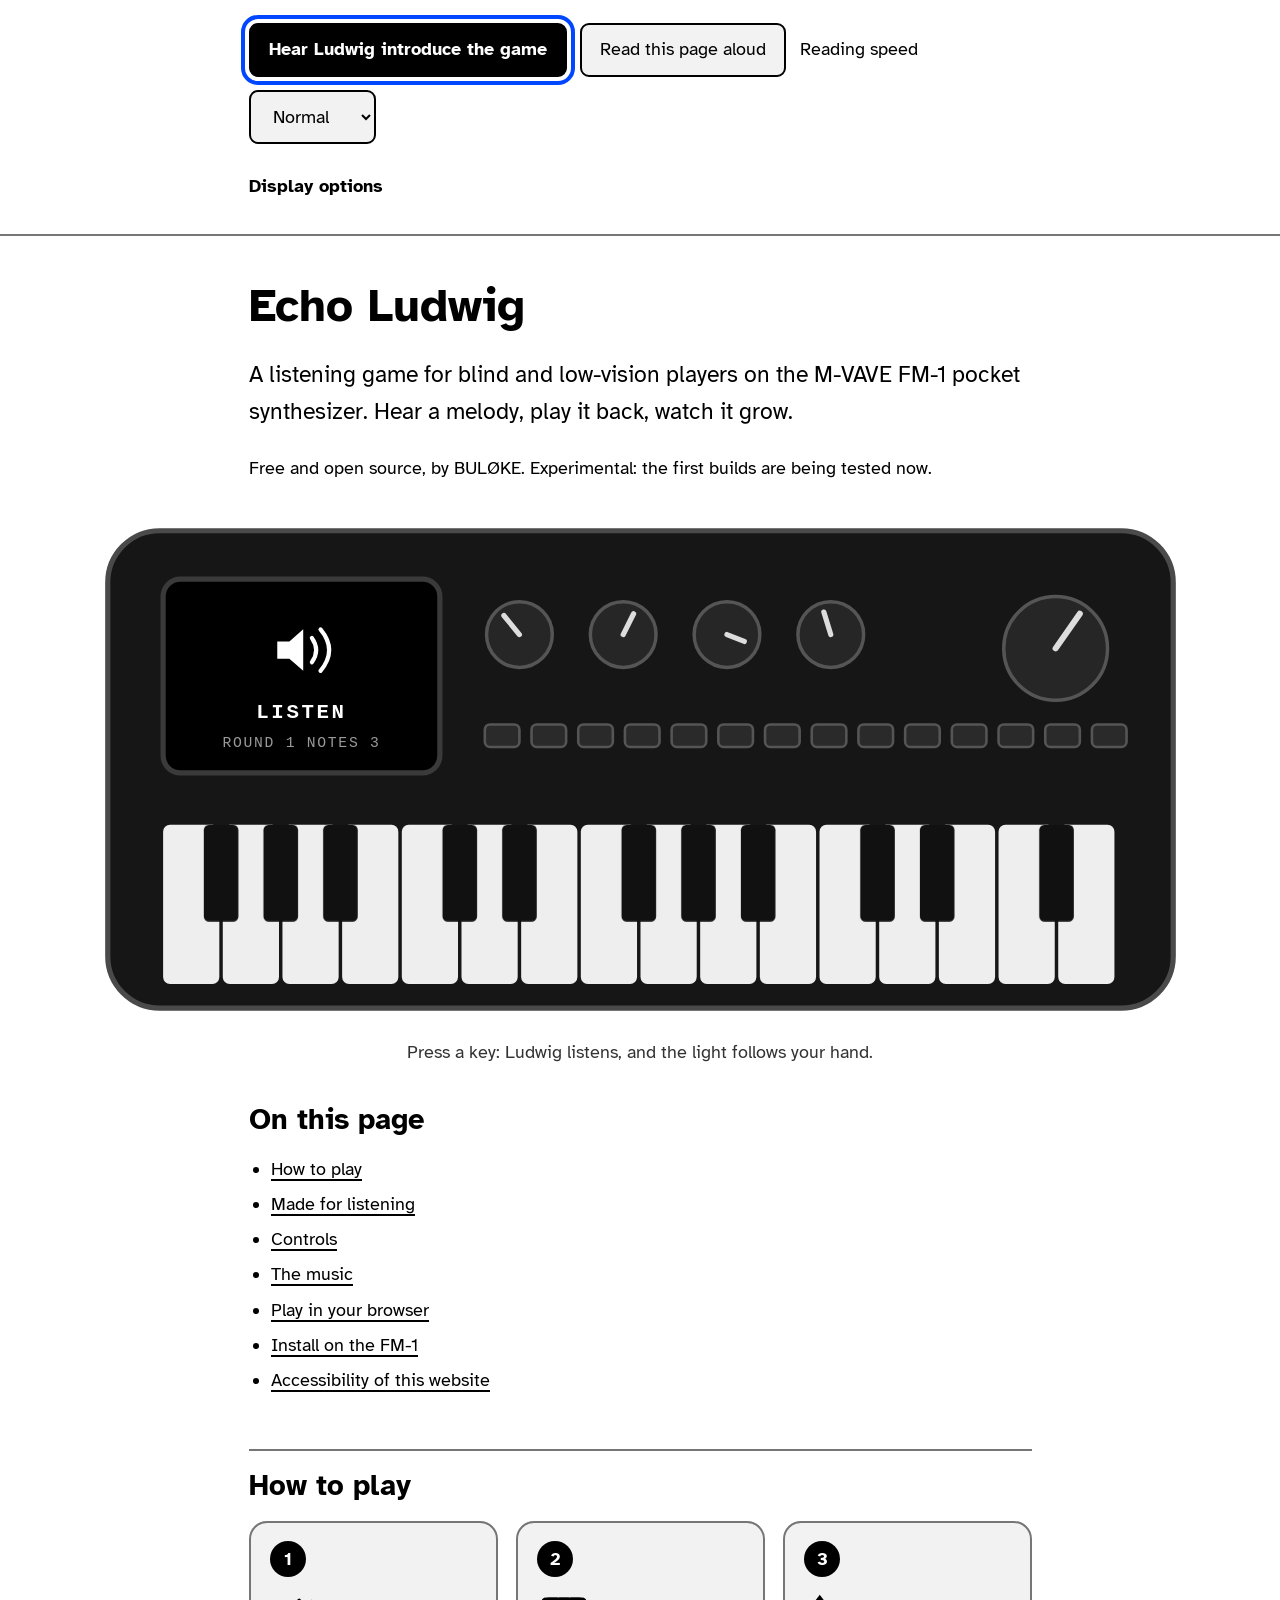
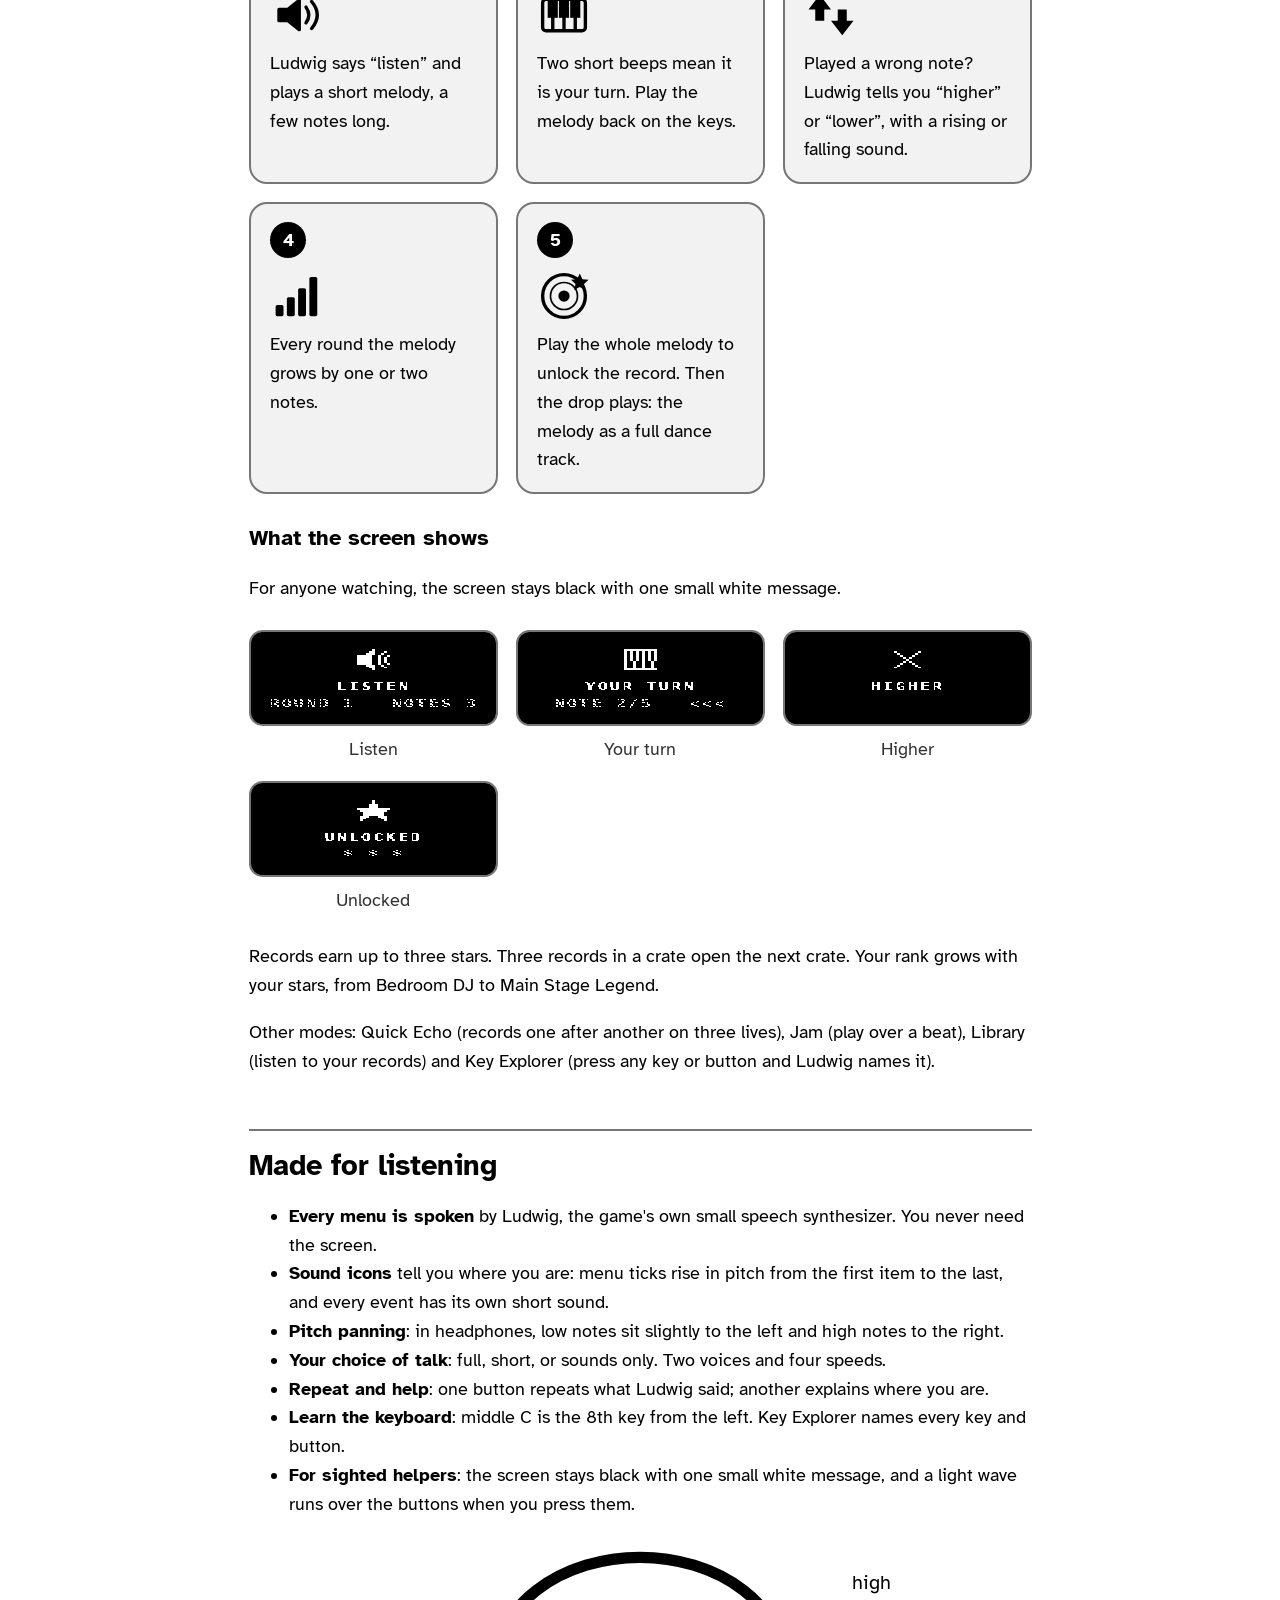
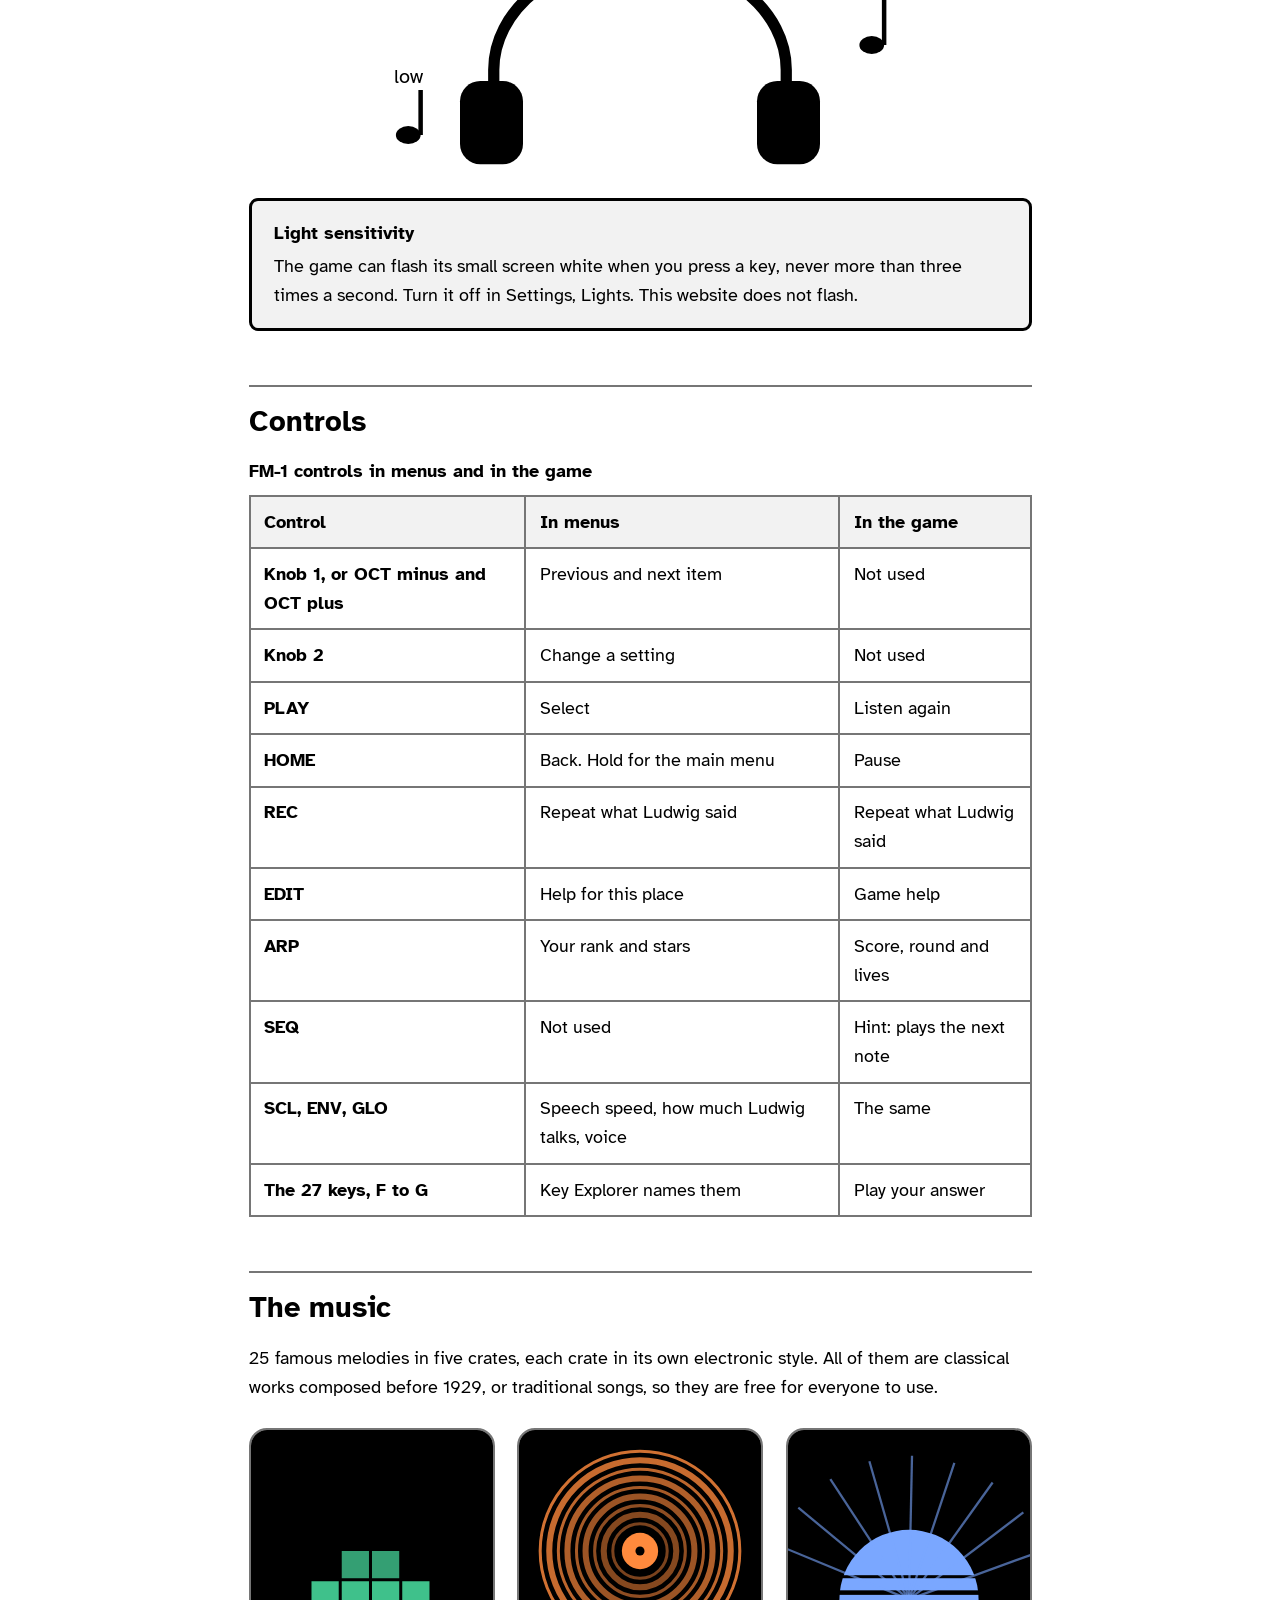
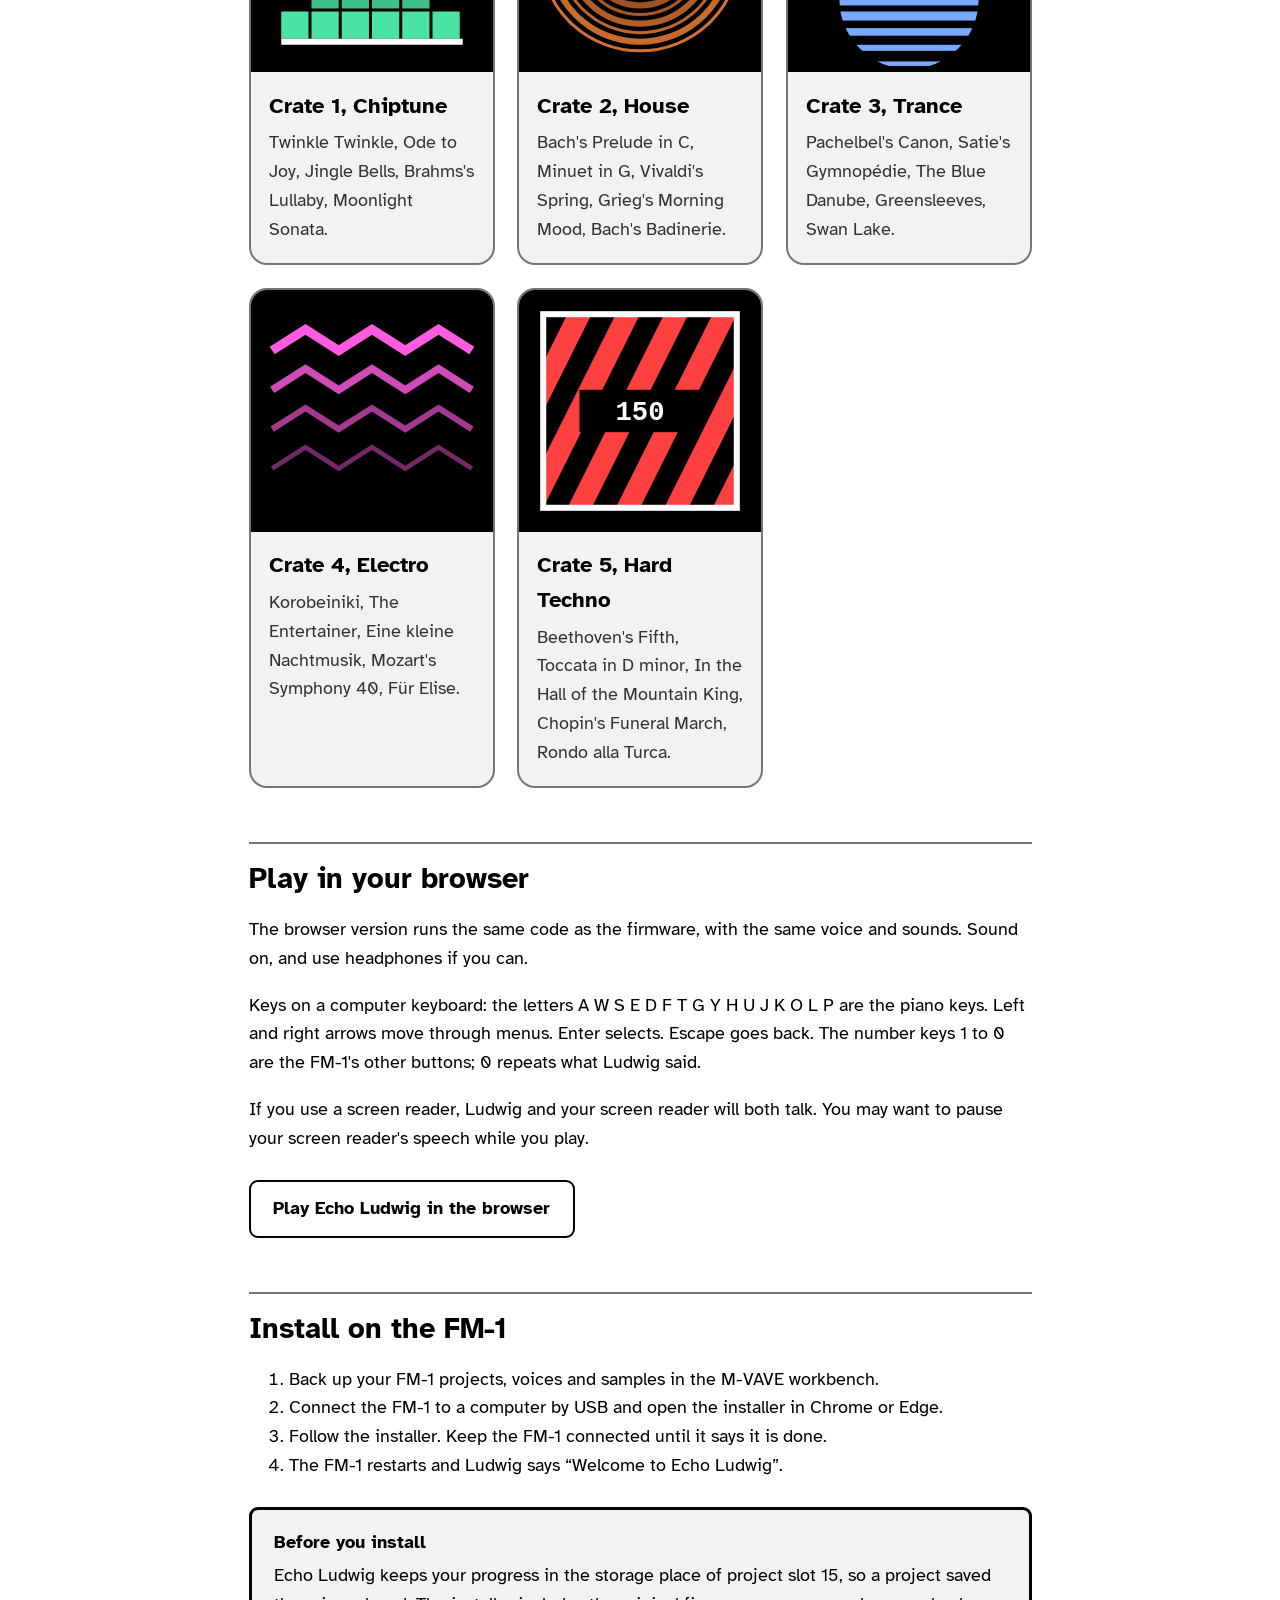
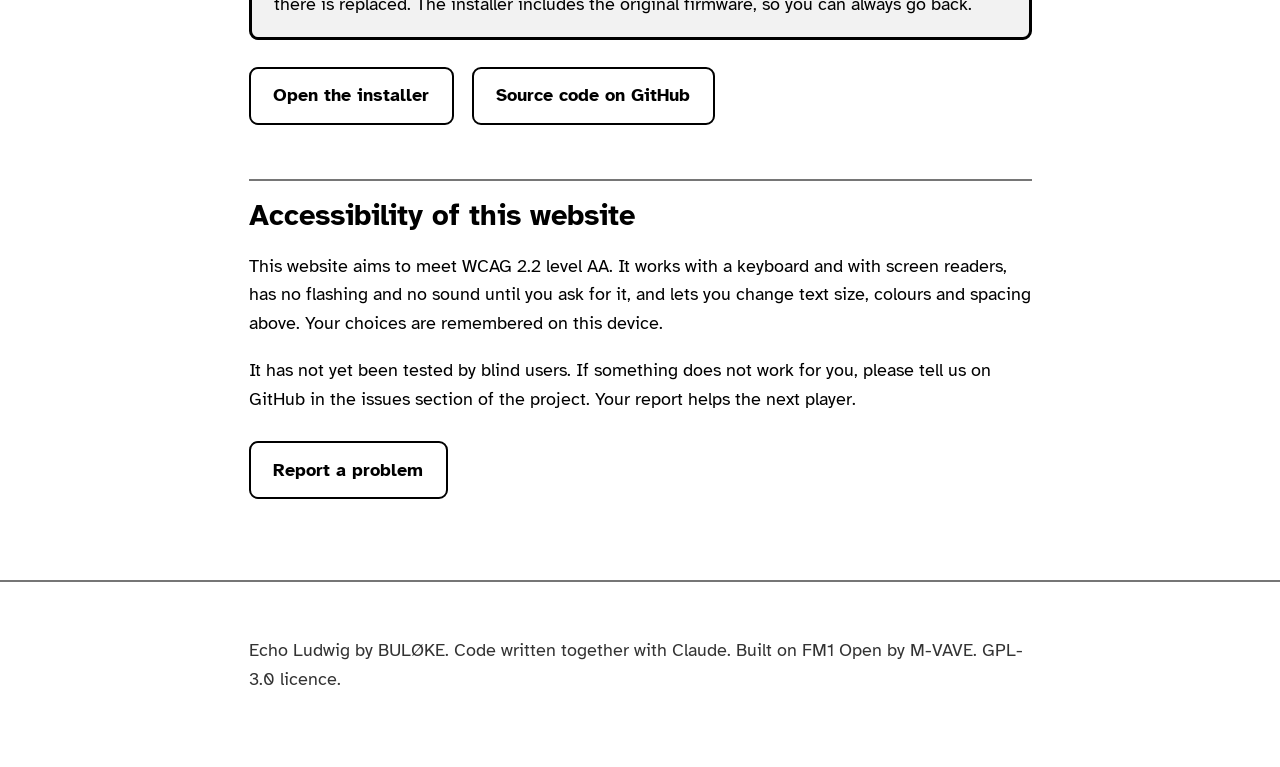
==== commit 34e28f73: "Landing page pictures: FM-1 with a light wave, step icons, real screens, crate covers All drawings a" ====
--- a/docs/index.html
+++ b/docs/index.html
@@ -70,6 +70,29 @@
 .reading{outline:3px dashed var(--focus);outline-offset:6px;background:var(--card)}
 footer{border-top:2px solid var(--line);padding:2rem 0 3rem;color:var(--quiet)}
 footer a{color:var(--quiet)}
+
+/* ---- pictures ---- */
+.hero{max-width:64rem;margin:0 auto;padding:0 1.25rem}
+.device{display:block;width:100%;height:auto;margin:1.5rem 0 .5rem}
+.device .glow{opacity:0;animation:wave 1.6s ease-out 2 both}
+@keyframes wave{0%{opacity:0}18%{opacity:.95}60%{opacity:0}100%{opacity:0}}
+@media (prefers-reduced-motion:reduce){.device .glow{animation:none;opacity:0}.device .still{opacity:.9}}
+.device-cap{color:var(--quiet);text-align:center;margin:0 0 1rem}
+ol.steps{list-style:none;counter-reset:step;padding:0;display:grid;grid-template-columns:repeat(auto-fit,minmax(min(100%,12.5rem),1fr));gap:1rem}
+ol.steps li{counter-increment:step;background:var(--card);border:2px solid var(--line);border-radius:1rem;padding:1rem 1.1rem;margin:0}
+ol.steps li::before{content:counter(step);display:inline-grid;place-items:center;width:2rem;height:2rem;border-radius:50%;background:var(--ink);color:var(--bg);font-weight:700;margin-right:.6rem}
+ol.steps svg{display:block;width:3rem;height:3rem;margin:.6rem 0 .4rem;color:var(--ink)}
+.shots{display:grid;grid-template-columns:repeat(auto-fit,minmax(min(100%,12rem),1fr));gap:1rem;margin:1.5rem 0}
+.shots figure{margin:0;text-align:center}
+.shots img{display:block;width:100%;aspect-ratio:5/3;image-rendering:pixelated;background:#000;border:2px solid var(--line);border-radius:.75rem}
+.shots figcaption{margin-top:.5rem;color:var(--quiet)}
+.crates{display:grid;grid-template-columns:repeat(auto-fit,minmax(min(100%,13rem),1fr));gap:1.25rem;margin-top:1.5rem}
+.crate{background:var(--card);border:2px solid var(--line);border-radius:1rem;overflow:hidden}
+.crate svg{display:block;width:100%;height:auto;aspect-ratio:1;background:#000}
+.crate div{padding:.9rem 1rem 1.1rem}.crate h3{margin:0 0 .3rem}.crate p{margin:0;color:var(--quiet)}
+.c1{--a:#4be3a4}.c2{--a:#ff8a3d}.c3{--a:#7aa7ff}.c4{--a:#ff5ce1}.c5{--a:#ff4040}
+html.t-yellow .crate{--a:#ffeb3b}
+.ears{display:block;width:100%;max-width:30rem;height:auto;margin:1.5rem auto;color:var(--ink)}
 @media (max-width:600px){h1{font-size:2rem}.voice button{width:100%}th,td{padding:.5rem}}
 @media (prefers-reduced-motion:reduce){*{scroll-behavior:auto!important}}
 @media (forced-colors:active){button.primary,button[aria-pressed="true"]{forced-color-adjust:auto}}
@@ -125,13 +148,12 @@
       <p>Free and open source, by BULØKE. Experimental: the first builds are being tested now.</p>
     </section>
 
-    <svg class="screen" viewBox="0 0 240 240" role="img" aria-labelledby="screen-title">
-      <title id="screen-title">The game's screen: all black, with one small white message in the middle. A speaker icon and the word LISTEN.</title>
-      <rect width="240" height="240" fill="#000"/>
-      <g fill="#fff"><path d="M104 92h8l8-8v28l-8-8h-8z"/><path d="M125 90q6 8 0 16" stroke="#fff" stroke-width="2.5" fill="none"/><path d="M130 85q11 13 0 26" stroke="#fff" stroke-width="2.5" fill="none"/></g>
-      <text x="120" y="134" fill="#fff" font-family="ui-monospace,monospace" font-size="11" font-weight="700" text-anchor="middle" letter-spacing="1">LISTEN</text>
-      <text x="120" y="152" fill="#9a9a9a" font-family="ui-monospace,monospace" font-size="9" text-anchor="middle" letter-spacing="1">ROUND 1   NOTES 3</text>
-    </svg>
+  </div>
+  <div class="hero">
+    <svg class="device" viewBox="0 0 640 300" role="img" aria-labelledby="hero-t"><title id="hero-t">Drawing of the M-VAVE FM-1 running Echo Ludwig. Its black screen shows LISTEN, and a wave of light runs across the buttons and keys from middle C.</title><rect x="12" y="12" width="616" height="276" rx="30" fill="#161616" stroke="#4a4a4a" stroke-width="3"/><rect x="44" y="40" width="160" height="112" rx="10" fill="#000" stroke="#3a3a3a" stroke-width="3"/><g fill="#fff"><path d="M110 76h7l8-7v24l-8-7h-7z"/></g><g fill="none" stroke="#fff" stroke-width="2.4" stroke-linecap="round"><path d="M130 74q5 7 0 14"/><path d="M135 69q10 12 0 24"/></g><text x="124" y="120" text-anchor="middle" fill="#fff" font-family="ui-monospace,Menlo,monospace" font-size="12" font-weight="700" letter-spacing="1.5">LISTEN</text><text x="124" y="137" text-anchor="middle" fill="#9a9a9a" font-family="ui-monospace,Menlo,monospace" font-size="8.5" letter-spacing="1">ROUND 1   NOTES 3</text><circle cx="250" cy="72" r="19" fill="#262626" stroke="#555" stroke-width="2"/><path d="M250 72l-9 -11" stroke="#ddd" stroke-width="3" stroke-linecap="round"/><circle cx="310" cy="72" r="19" fill="#262626" stroke="#555" stroke-width="2"/><path d="M310 72l6 -12" stroke="#ddd" stroke-width="3" stroke-linecap="round"/><circle cx="370" cy="72" r="19" fill="#262626" stroke="#555" stroke-width="2"/><path d="M370 72l10 4" stroke="#ddd" stroke-width="3" stroke-linecap="round"/><circle cx="430" cy="72" r="19" fill="#262626" stroke="#555" stroke-width="2"/><path d="M430 72l-4 -13" stroke="#ddd" stroke-width="3" stroke-linecap="round"/><circle cx="560" cy="80" r="30" fill="#262626" stroke="#555" stroke-width="2"/><path d="M560 80l14-20" stroke="#ddd" stroke-width="3.5" stroke-linecap="round"/><rect x="230" y="124" width="20" height="13" rx="3" fill="#2a2a2a" stroke="#555" stroke-width="1.5"/><rect class="glow" style="animation-delay:0.23s" x="230" y="124" width="20" height="13" rx="3" fill="#fff"/><rect x="257" y="124" width="20" height="13" rx="3" fill="#2a2a2a" stroke="#555" stroke-width="1.5"/><rect class="glow" style="animation-delay:0.29s" x="257" y="124" width="20" height="13" rx="3" fill="#fff"/><rect x="284" y="124" width="20" height="13" rx="3" fill="#2a2a2a" stroke="#555" stroke-width="1.5"/><rect class="glow" style="animation-delay:0.34s" x="284" y="124" width="20" height="13" rx="3" fill="#fff"/><rect x="311" y="124" width="20" height="13" rx="3" fill="#2a2a2a" stroke="#555" stroke-width="1.5"/><rect class="glow" style="animation-delay:0.40s" x="311" y="124" width="20" height="13" rx="3" fill="#fff"/><rect x="338" y="124" width="20" height="13" rx="3" fill="#2a2a2a" stroke="#555" stroke-width="1.5"/><rect class="glow" style="animation-delay:0.45s" x="338" y="124" width="20" height="13" rx="3" fill="#fff"/><rect x="365" y="124" width="20" height="13" rx="3" fill="#2a2a2a" stroke="#555" stroke-width="1.5"/><rect class="glow" style="animation-delay:0.51s" x="365" y="124" width="20" height="13" rx="3" fill="#fff"/><rect x="392" y="124" width="20" height="13" rx="3" fill="#2a2a2a" stroke="#555" stroke-width="1.5"/><rect class="glow" style="animation-delay:0.56s" x="392" y="124" width="20" height="13" rx="3" fill="#fff"/><rect x="419" y="124" width="20" height="13" rx="3" fill="#2a2a2a" stroke="#555" stroke-width="1.5"/><rect class="glow" style="animation-delay:0.62s" x="419" y="124" width="20" height="13" rx="3" fill="#fff"/><rect x="446" y="124" width="20" height="13" rx="3" fill="#2a2a2a" stroke="#555" stroke-width="1.5"/><rect class="glow" style="animation-delay:0.67s" x="446" y="124" width="20" height="13" rx="3" fill="#fff"/><rect x="473" y="124" width="20" height="13" rx="3" fill="#2a2a2a" stroke="#555" stroke-width="1.5"/><rect class="glow" style="animation-delay:0.73s" x="473" y="124" width="20" height="13" rx="3" fill="#fff"/><rect x="500" y="124" width="20" height="13" rx="3" fill="#2a2a2a" stroke="#555" stroke-width="1.5"/><rect class="glow" style="animation-delay:0.78s" x="500" y="124" width="20" height="13" rx="3" fill="#fff"/><rect x="527" y="124" width="20" height="13" rx="3" fill="#2a2a2a" stroke="#555" stroke-width="1.5"/><rect class="glow" style="animation-delay:0.84s" x="527" y="124" width="20" height="13" rx="3" fill="#fff"/><rect x="554" y="124" width="20" height="13" rx="3" fill="#2a2a2a" stroke="#555" stroke-width="1.5"/><rect class="glow" style="animation-delay:0.89s" x="554" y="124" width="20" height="13" rx="3" fill="#fff"/><rect x="581" y="124" width="20" height="13" rx="3" fill="#2a2a2a" stroke="#555" stroke-width="1.5"/><rect class="glow" style="animation-delay:0.94s" x="581" y="124" width="20" height="13" rx="3" fill="#fff"/><rect x="44.0" y="182" width="32.5" height="92" rx="4" fill="#eee"/><rect class="glow" style="animation-delay:0.28s" x="44.0" y="182" width="32.5" height="92" rx="4" fill="#ffd400"/><rect x="78.5" y="182" width="32.5" height="92" rx="4" fill="#eee"/><rect class="glow" style="animation-delay:0.21s" x="78.5" y="182" width="32.5" height="92" rx="4" fill="#ffd400"/><rect x="113.0" y="182" width="32.5" height="92" rx="4" fill="#eee"/><rect class="glow" style="animation-delay:0.14s" x="113.0" y="182" width="32.5" height="92" rx="4" fill="#ffd400"/><rect x="147.5" y="182" width="32.5" height="92" rx="4" fill="#eee"/><rect class="glow" style="animation-delay:0.07s" x="147.5" y="182" width="32.5" height="92" rx="4" fill="#ffd400"/><rect x="182.0" y="182" width="32.5" height="92" rx="4" fill="#eee"/><rect class="glow" style="animation-delay:0.00s" x="182.0" y="182" width="32.5" height="92" rx="4" fill="#ffd400"/><rect x="216.5" y="182" width="32.5" height="92" rx="4" fill="#eee"/><rect class="glow" style="animation-delay:0.07s" x="216.5" y="182" width="32.5" height="92" rx="4" fill="#ffd400"/><rect x="251.0" y="182" width="32.5" height="92" rx="4" fill="#eee"/><rect class="glow" style="animation-delay:0.14s" x="251.0" y="182" width="32.5" height="92" rx="4" fill="#ffd400"/><rect x="285.5" y="182" width="32.5" height="92" rx="4" fill="#eee"/><rect class="glow" style="animation-delay:0.21s" x="285.5" y="182" width="32.5" height="92" rx="4" fill="#ffd400"/><rect x="320.0" y="182" width="32.5" height="92" rx="4" fill="#eee"/><rect class="glow" style="animation-delay:0.28s" x="320.0" y="182" width="32.5" height="92" rx="4" fill="#ffd400"/><rect x="354.5" y="182" width="32.5" height="92" rx="4" fill="#eee"/><rect class="glow" style="animation-delay:0.35s" x="354.5" y="182" width="32.5" height="92" rx="4" fill="#ffd400"/><rect x="389.0" y="182" width="32.5" height="92" rx="4" fill="#eee"/><rect class="glow" style="animation-delay:0.42s" x="389.0" y="182" width="32.5" height="92" rx="4" fill="#ffd400"/><rect x="423.5" y="182" width="32.5" height="92" rx="4" fill="#eee"/><rect class="glow" style="animation-delay:0.49s" x="423.5" y="182" width="32.5" height="92" rx="4" fill="#ffd400"/><rect x="458.0" y="182" width="32.5" height="92" rx="4" fill="#eee"/><rect class="glow" style="animation-delay:0.56s" x="458.0" y="182" width="32.5" height="92" rx="4" fill="#ffd400"/><rect x="492.5" y="182" width="32.5" height="92" rx="4" fill="#eee"/><rect class="glow" style="animation-delay:0.63s" x="492.5" y="182" width="32.5" height="92" rx="4" fill="#ffd400"/><rect x="527.0" y="182" width="32.5" height="92" rx="4" fill="#eee"/><rect class="glow" style="animation-delay:0.70s" x="527.0" y="182" width="32.5" height="92" rx="4" fill="#ffd400"/><rect x="561.5" y="182" width="32.5" height="92" rx="4" fill="#eee"/><rect class="glow" style="animation-delay:0.77s" x="561.5" y="182" width="32.5" height="92" rx="4" fill="#ffd400"/><rect x="67.5" y="182" width="20" height="56" rx="3" fill="#111"/><rect class="glow" style="animation-delay:0.25s" x="67.5" y="182" width="20" height="56" rx="3" fill="#b38f00"/><rect x="102.0" y="182" width="20" height="56" rx="3" fill="#111"/><rect class="glow" style="animation-delay:0.18s" x="102.0" y="182" width="20" height="56" rx="3" fill="#b38f00"/><rect x="136.5" y="182" width="20" height="56" rx="3" fill="#111"/><rect class="glow" style="animation-delay:0.11s" x="136.5" y="182" width="20" height="56" rx="3" fill="#b38f00"/><rect x="205.5" y="182" width="20" height="56" rx="3" fill="#111"/><rect class="glow" style="animation-delay:0.03s" x="205.5" y="182" width="20" height="56" rx="3" fill="#b38f00"/><rect x="240.0" y="182" width="20" height="56" rx="3" fill="#111"/><rect class="glow" style="animation-delay:0.10s" x="240.0" y="182" width="20" height="56" rx="3" fill="#b38f00"/><rect x="309.0" y="182" width="20" height="56" rx="3" fill="#111"/><rect class="glow" style="animation-delay:0.24s" x="309.0" y="182" width="20" height="56" rx="3" fill="#b38f00"/><rect x="343.5" y="182" width="20" height="56" rx="3" fill="#111"/><rect class="glow" style="animation-delay:0.31s" x="343.5" y="182" width="20" height="56" rx="3" fill="#b38f00"/><rect x="378.0" y="182" width="20" height="56" rx="3" fill="#111"/><rect class="glow" style="animation-delay:0.38s" x="378.0" y="182" width="20" height="56" rx="3" fill="#b38f00"/><rect x="447.0" y="182" width="20" height="56" rx="3" fill="#111"/><rect class="glow" style="animation-delay:0.52s" x="447.0" y="182" width="20" height="56" rx="3" fill="#b38f00"/><rect x="481.5" y="182" width="20" height="56" rx="3" fill="#111"/><rect class="glow" style="animation-delay:0.59s" x="481.5" y="182" width="20" height="56" rx="3" fill="#b38f00"/><rect x="550.5" y="182" width="20" height="56" rx="3" fill="#111"/><rect class="glow" style="animation-delay:0.73s" x="550.5" y="182" width="20" height="56" rx="3" fill="#b38f00"/><circle class="still" cx="199.2" cy="260" r="7" fill="#ffd400" opacity="0"/></svg>
+    <p class="device-cap" aria-hidden="true">Press a key: Ludwig listens, and the light follows your hand.</p>
+  </div>
+  <div class="wrap">
 
     <nav class="toc" aria-label="On this page">
       <h2 id="toc-h" style="border:0;margin-top:0">On this page</h2>
@@ -148,13 +170,21 @@
 
     <section data-read aria-labelledby="how">
       <h2 id="how">How to play</h2>
-      <ol>
-        <li>Ludwig says “listen” and plays a short melody, a few notes long.</li>
-        <li>Two short beeps mean it is your turn. Play the melody back on the keys.</li>
-        <li>Played a wrong note? Ludwig tells you “higher” or “lower”, with a rising or falling sound.</li>
-        <li>Every round the melody grows by one or two notes.</li>
-        <li>Play the whole melody to unlock the record. Then the drop plays: the melody as a full dance track.</li>
+      <ol class="steps">
+        <li><svg viewBox="0 0 48 48" aria-hidden="true" fill="none" stroke="currentColor" stroke-width="3" stroke-linejoin="round" stroke-linecap="round"><path d="M8 19h8l10-8v26l-10-8H8z" fill="currentColor"/><path d="M32 17q5 7 0 14"/><path d="M37 12q10 12 0 24"/></svg>Ludwig says “listen” and plays a short melody, a few notes long.</li>
+        <li><svg viewBox="0 0 48 48" aria-hidden="true" fill="none" stroke="currentColor" stroke-width="3"><rect x="5" y="10" width="38" height="28" rx="3"/><path d="M14 10v28M24 10v28M34 10v28"/><rect x="11" y="10" width="6" height="15" fill="currentColor"/><rect x="21" y="10" width="6" height="15" fill="currentColor"/><rect x="31" y="10" width="6" height="15" fill="currentColor"/></svg>Two short beeps mean it is your turn. Play the melody back on the keys.</li>
+        <li><svg viewBox="0 0 48 48" aria-hidden="true" fill="currentColor"><path d="M14 6l10 13H18v10h-8V19H4z"/><path d="M34 42l10-13h-6V19h-8v10h-6z"/></svg>Played a wrong note? Ludwig tells you “higher” or “lower”, with a rising or falling sound.</li>
+        <li><svg viewBox="0 0 48 48" aria-hidden="true" fill="currentColor"><rect x="5" y="32" width="7" height="10" rx="1.5"/><rect x="15" y="25" width="7" height="17" rx="1.5"/><rect x="25" y="17" width="7" height="25" rx="1.5"/><rect x="35" y="7" width="7" height="35" rx="1.5"/></svg>Every round the melody grows by one or two notes.</li>
+        <li><svg viewBox="0 0 48 48" aria-hidden="true" fill="none" stroke="currentColor" stroke-width="3"><circle cx="24" cy="24" r="19"/><circle cx="24" cy="24" r="12" stroke-width="1.5"/><circle cx="24" cy="24" r="3.5" fill="currentColor"/><path d="M38 4l2.4 5 5.4.6-4 3.7 1.1 5.4-4.9-2.7-4.9 2.7 1.1-5.4-4-3.7 5.4-.6z" fill="currentColor" stroke="none"/></svg>Play the whole melody to unlock the record. Then the drop plays: the melody as a full dance track.</li>
       </ol>
+      <h3>What the screen shows</h3>
+      <p>For anyone watching, the screen stays black with one small white message.</p>
+      <div class="shots">
+        <figure><img src="assets/screens/listen.png" width="160" height="96" alt="Screen: a speaker icon, the word LISTEN, and below it ROUND 1, NOTES 3."><figcaption>Listen</figcaption></figure>
+        <figure><img src="assets/screens/your-turn.png" width="160" height="96" alt="Screen: a keyboard icon, YOUR TURN, and NOTE 2 of 5 with three lives left."><figcaption>Your turn</figcaption></figure>
+        <figure><img src="assets/screens/higher.png" width="160" height="96" alt="Screen: a cross icon and the word HIGHER after a wrong note."><figcaption>Higher</figcaption></figure>
+        <figure><img src="assets/screens/unlocked.png" width="160" height="96" alt="Screen: a star icon, UNLOCKED, and three stars."><figcaption>Unlocked</figcaption></figure>
+      </div>
       <p>Records earn up to three stars. Three records in a crate open the next crate. Your rank grows with your stars, from Bedroom DJ to Main Stage Legend.</p>
       <p>Other modes: Quick Echo (records one after another on three lives), Jam (play over a beat), Library (listen to your records) and Key Explorer (press any key or button and Ludwig names it).</p>
     </section>
@@ -170,6 +200,14 @@
         <li><strong>Learn the keyboard</strong>: middle C is the 8th key from the left. Key Explorer names every key and button.</li>
         <li><strong>For sighted helpers</strong>: the screen stays black with one small white message, and a light wave runs over the buttons when you press them.</li>
       </ul>
+      <svg class="ears" viewBox="0 0 480 200" role="img" aria-labelledby="ears-t">
+        <title id="ears-t">Headphones: low notes sound a little in the left ear, high notes a little in the right ear.</title>
+        <path d="M110 150V110a130 100 0 0 1 260 0v40" fill="none" stroke="currentColor" stroke-width="10" stroke-linecap="round"/>
+        <rect x="80" y="120" width="56" height="74" rx="18" fill="currentColor"/><rect x="344" y="120" width="56" height="74" rx="18" fill="currentColor"/>
+        <g fill="currentColor"><ellipse cx="34" cy="168" rx="11" ry="8"/><path d="M43 168V128h4v40z"/><ellipse cx="446" cy="88" rx="11" ry="8"/><path d="M455 88V48h4v40z"/></g>
+        <text x="34" y="122" text-anchor="middle" font-size="18" fill="currentColor" font-family="inherit">low</text>
+        <text x="446" y="38" text-anchor="middle" font-size="18" fill="currentColor" font-family="inherit">high</text>
+      </svg>
       <div class="note" role="note"><strong>Light sensitivity</strong>The game can flash its small screen white when you press a key, never more than three times a second. Turn it off in Settings, Lights. This website does not flash.</div>
     </section>
 
@@ -196,11 +234,13 @@
     <section data-read aria-labelledby="music">
       <h2 id="music">The music</h2>
       <p>25 famous melodies in five crates, each crate in its own electronic style. All of them are classical works composed before 1929, or traditional songs, so they are free for everyone to use.</p>
-      <h3>Crate 1, Chiptune</h3><p>Twinkle Twinkle, Ode to Joy, Jingle Bells, Brahms's Lullaby, Moonlight Sonata.</p>
-      <h3>Crate 2, House</h3><p>Bach's Prelude in C, Minuet in G, Vivaldi's Spring, Grieg's Morning Mood, Bach's Badinerie.</p>
-      <h3>Crate 3, Trance</h3><p>Pachelbel's Canon, Satie's Gymnopédie, The Blue Danube, Greensleeves, Swan Lake.</p>
-      <h3>Crate 4, Electro</h3><p>Korobeiniki, The Entertainer, Eine kleine Nachtmusik, Mozart's Symphony 40, Für Elise.</p>
-      <h3>Crate 5, Hard Techno</h3><p>Beethoven's Fifth, Toccata in D minor, In the Hall of the Mountain King, Chopin's Funeral March, Rondo alla Turca.</p>
+      <div class="crates">
+        <article class="crate c1"><svg viewBox="0 0 160 160" aria-hidden="true"><rect x="20" y="120" width="18" height="18" fill="var(--a)" opacity="1.00"/><rect x="40" y="120" width="18" height="18" fill="var(--a)" opacity="1.00"/><rect x="60" y="120" width="18" height="18" fill="var(--a)" opacity="1.00"/><rect x="80" y="120" width="18" height="18" fill="var(--a)" opacity="1.00"/><rect x="100" y="120" width="18" height="18" fill="var(--a)" opacity="1.00"/><rect x="120" y="120" width="18" height="18" fill="var(--a)" opacity="1.00"/><rect x="40" y="100" width="18" height="18" fill="var(--a)" opacity="0.85"/><rect x="60" y="100" width="18" height="18" fill="var(--a)" opacity="0.85"/><rect x="80" y="100" width="18" height="18" fill="var(--a)" opacity="0.85"/><rect x="100" y="100" width="18" height="18" fill="var(--a)" opacity="0.85"/><rect x="60" y="80" width="18" height="18" fill="var(--a)" opacity="0.70"/><rect x="80" y="80" width="18" height="18" fill="var(--a)" opacity="0.70"/><rect x="20" y="138" width="120" height="4" fill="#fff"/></svg><div><h3>Crate 1, Chiptune</h3><p>Twinkle Twinkle, Ode to Joy, Jingle Bells, Brahms's Lullaby, Moonlight Sonata.</p></div></article>
+        <article class="crate c2"><svg viewBox="0 0 160 160" aria-hidden="true"><circle cx="80" cy="80" r="18" fill="none" stroke="var(--a)" stroke-width="2" opacity="0.48"/><circle cx="80" cy="80" r="24" fill="none" stroke="var(--a)" stroke-width="4" opacity="0.52"/><circle cx="80" cy="80" r="30" fill="none" stroke="var(--a)" stroke-width="2" opacity="0.56"/><circle cx="80" cy="80" r="36" fill="none" stroke="var(--a)" stroke-width="4" opacity="0.61"/><circle cx="80" cy="80" r="42" fill="none" stroke="var(--a)" stroke-width="2" opacity="0.65"/><circle cx="80" cy="80" r="48" fill="none" stroke="var(--a)" stroke-width="4" opacity="0.69"/><circle cx="80" cy="80" r="54" fill="none" stroke="var(--a)" stroke-width="2" opacity="0.74"/><circle cx="80" cy="80" r="60" fill="none" stroke="var(--a)" stroke-width="4" opacity="0.78"/><circle cx="80" cy="80" r="66" fill="none" stroke="var(--a)" stroke-width="2" opacity="0.82"/><circle cx="80" cy="80" r="12" fill="var(--a)"/><circle cx="80" cy="80" r="3" fill="#000"/></svg><div><h3>Crate 2, House</h3><p>Bach's Prelude in C, Minuet in G, Vivaldi's Spring, Grieg's Morning Mood, Bach's Badinerie.</p></div></article>
+        <article class="crate c3"><svg viewBox="0 0 160 160" aria-hidden="true"><circle cx="80" cy="112" r="46" fill="var(--a)"/><rect x="0" y="96" width="160" height="2" fill="#000"/><rect x="0" y="106" width="160" height="3" fill="#000"/><rect x="0" y="116" width="160" height="4" fill="#000"/><rect x="0" y="126" width="160" height="5" fill="#000"/><rect x="0" y="136" width="160" height="6" fill="#000"/><rect x="0" y="146" width="160" height="7" fill="#000"/><rect x="0" y="156" width="160" height="8" fill="#000"/><path d="M80 112L169.2 79.4" stroke="var(--a)" stroke-width="1.5" opacity=".6"/><path d="M80 112L155.6 54.5" stroke="var(--a)" stroke-width="1.5" opacity=".6"/><path d="M80 112L135.3 34.7" stroke="var(--a)" stroke-width="1.5" opacity=".6"/><path d="M80 112L110.0 21.8" stroke="var(--a)" stroke-width="1.5" opacity=".6"/><path d="M80 112L82.0 17.0" stroke="var(--a)" stroke-width="1.5" opacity=".6"/><path d="M80 112L53.8 20.7" stroke="var(--a)" stroke-width="1.5" opacity=".6"/><path d="M80 112L28.0 32.5" stroke="var(--a)" stroke-width="1.5" opacity=".6"/><path d="M80 112L6.8 51.4" stroke="var(--a)" stroke-width="1.5" opacity=".6"/><path d="M80 112L-7.8 75.7" stroke="var(--a)" stroke-width="1.5" opacity=".6"/></svg><div><h3>Crate 3, Trance</h3><p>Pachelbel's Canon, Satie's Gymnopédie, The Blue Danube, Greensleeves, Swan Lake.</p></div></article>
+        <article class="crate c4"><svg viewBox="0 0 160 160" aria-hidden="true" fill="none" stroke="var(--a)" stroke-linejoin="miter"><path d="M14 40l22-14 22 14 22-14 22 14 22-14 22 14" stroke-width="6" opacity="1.00"/><path d="M14 66l22-14 22 14 22-14 22 14 22-14 22 14" stroke-width="5" opacity="0.82"/><path d="M14 92l22-14 22 14 22-14 22 14 22-14 22 14" stroke-width="4" opacity="0.64"/><path d="M14 118l22-14 22 14 22-14 22 14 22-14 22 14" stroke-width="3" opacity="0.46"/></svg><div><h3>Crate 4, Electro</h3><p>Korobeiniki, The Entertainer, Eine kleine Nachtmusik, Mozart's Symphony 40, Für Elise.</p></div></article>
+        <article class="crate c5"><svg viewBox="0 0 160 160" aria-hidden="true"><defs><clipPath id="hc"><rect x="16" y="16" width="128" height="128"/></clipPath></defs><g clip-path="url(#hc)"><path d="M-40 160L40 0h16L-24 160z" fill="var(--a)"/><path d="M-8 160L72 0h16L8 160z" fill="var(--a)"/><path d="M24 160L104 0h16L40 160z" fill="var(--a)"/><path d="M56 160L136 0h16L72 160z" fill="var(--a)"/><path d="M88 160L168 0h16L104 160z" fill="var(--a)"/><path d="M120 160L200 0h16L136 160z" fill="var(--a)"/><path d="M152 160L232 0h16L168 160z" fill="var(--a)"/><path d="M184 160L264 0h16L200 160z" fill="var(--a)"/></g><rect x="16" y="16" width="128" height="128" fill="none" stroke="#fff" stroke-width="4"/><rect x="40" y="66" width="80" height="28" fill="#000"/><text x="80" y="86" text-anchor="middle" font-size="18" font-weight="700" fill="#fff" font-family="ui-monospace,monospace">150</text></svg><div><h3>Crate 5, Hard Techno</h3><p>Beethoven's Fifth, Toccata in D minor, In the Hall of the Mountain King, Chopin's Funeral March, Rondo alla Turca.</p></div></article>
+      </div>
     </section>
 
     <section data-read aria-labelledby="try">
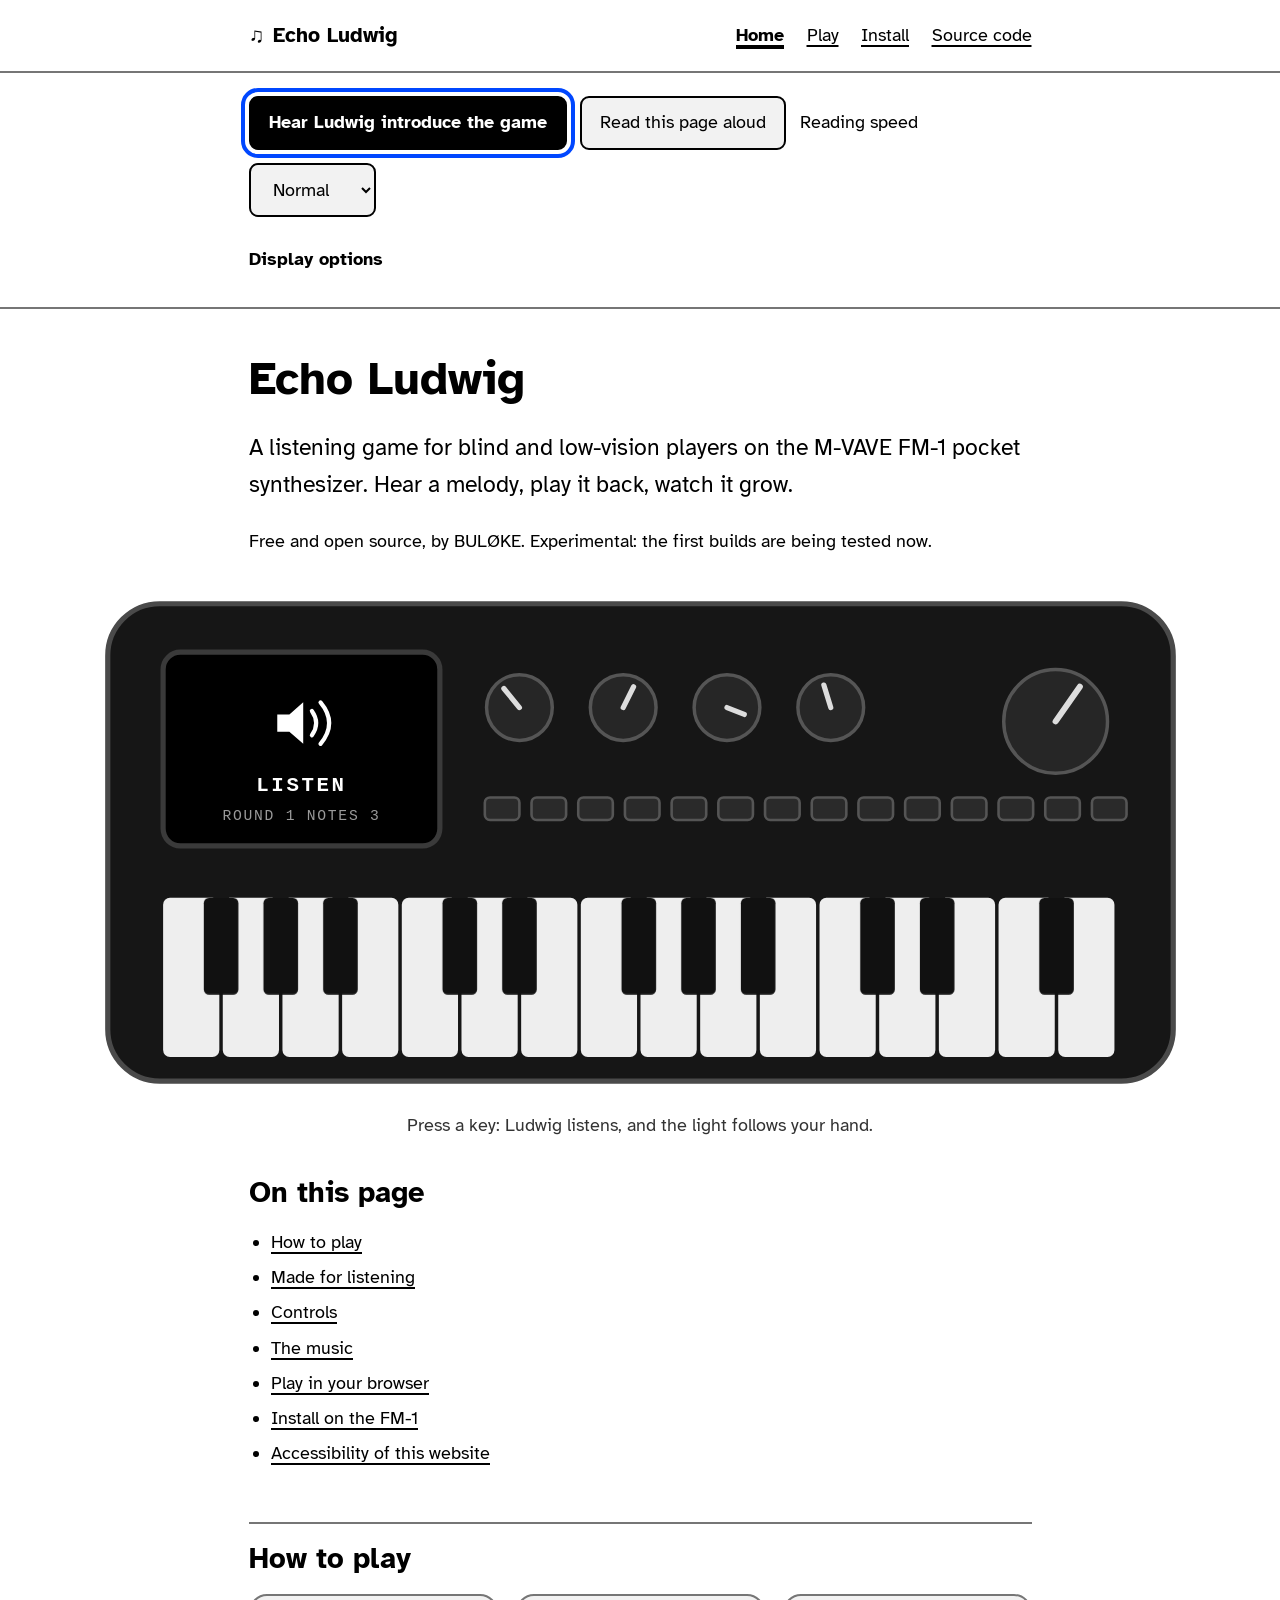
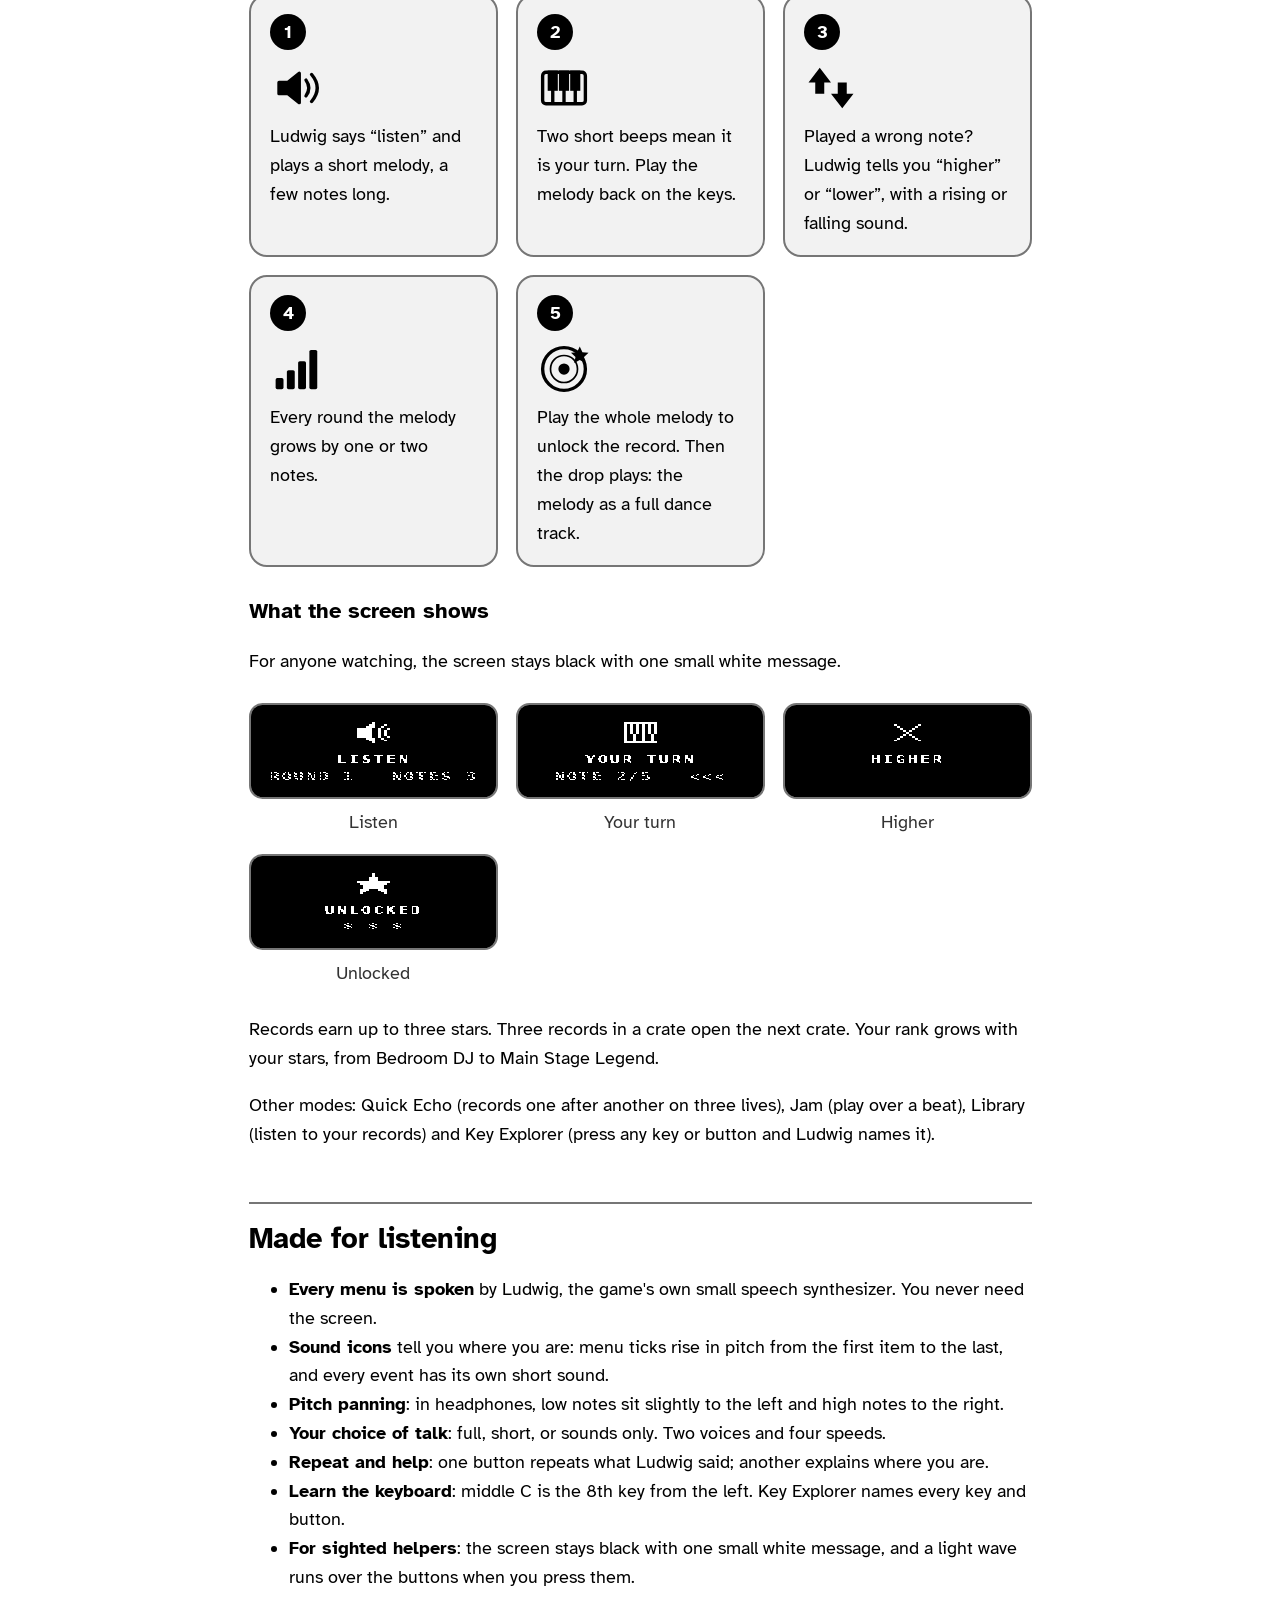
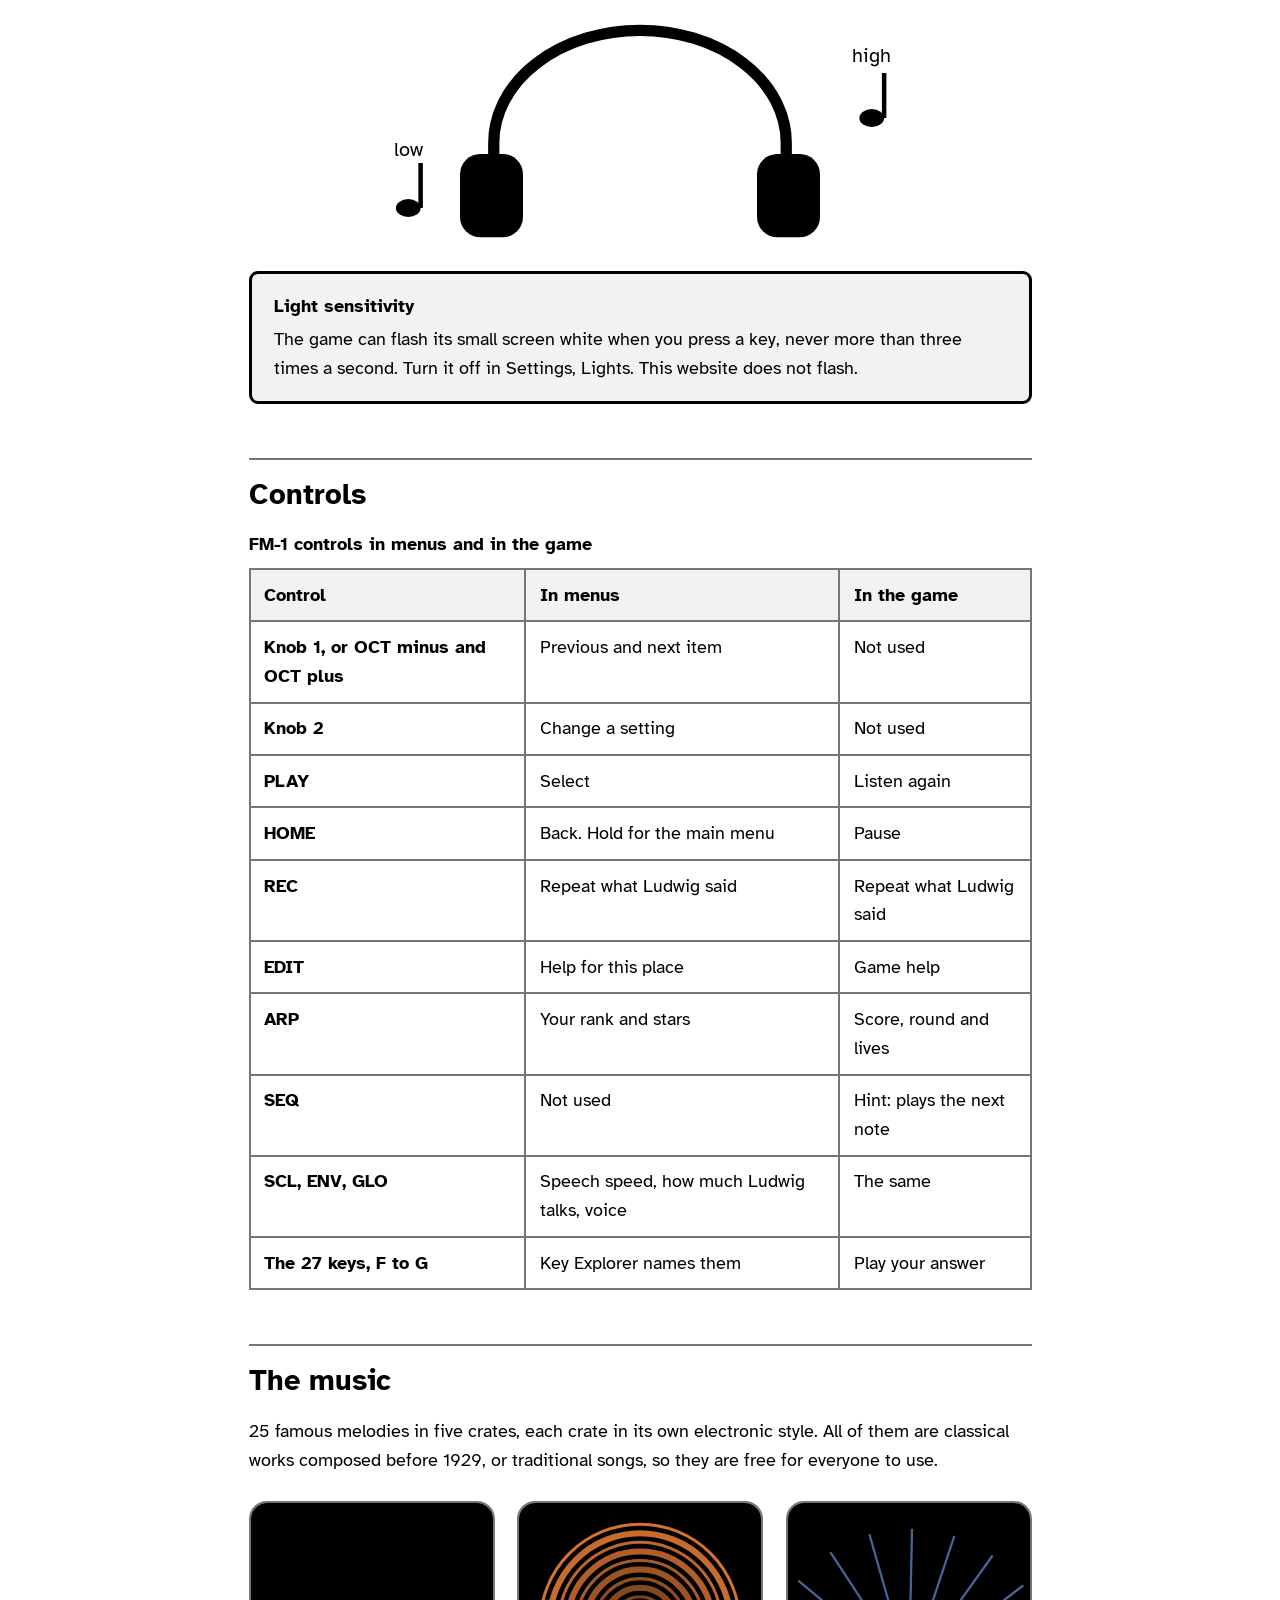
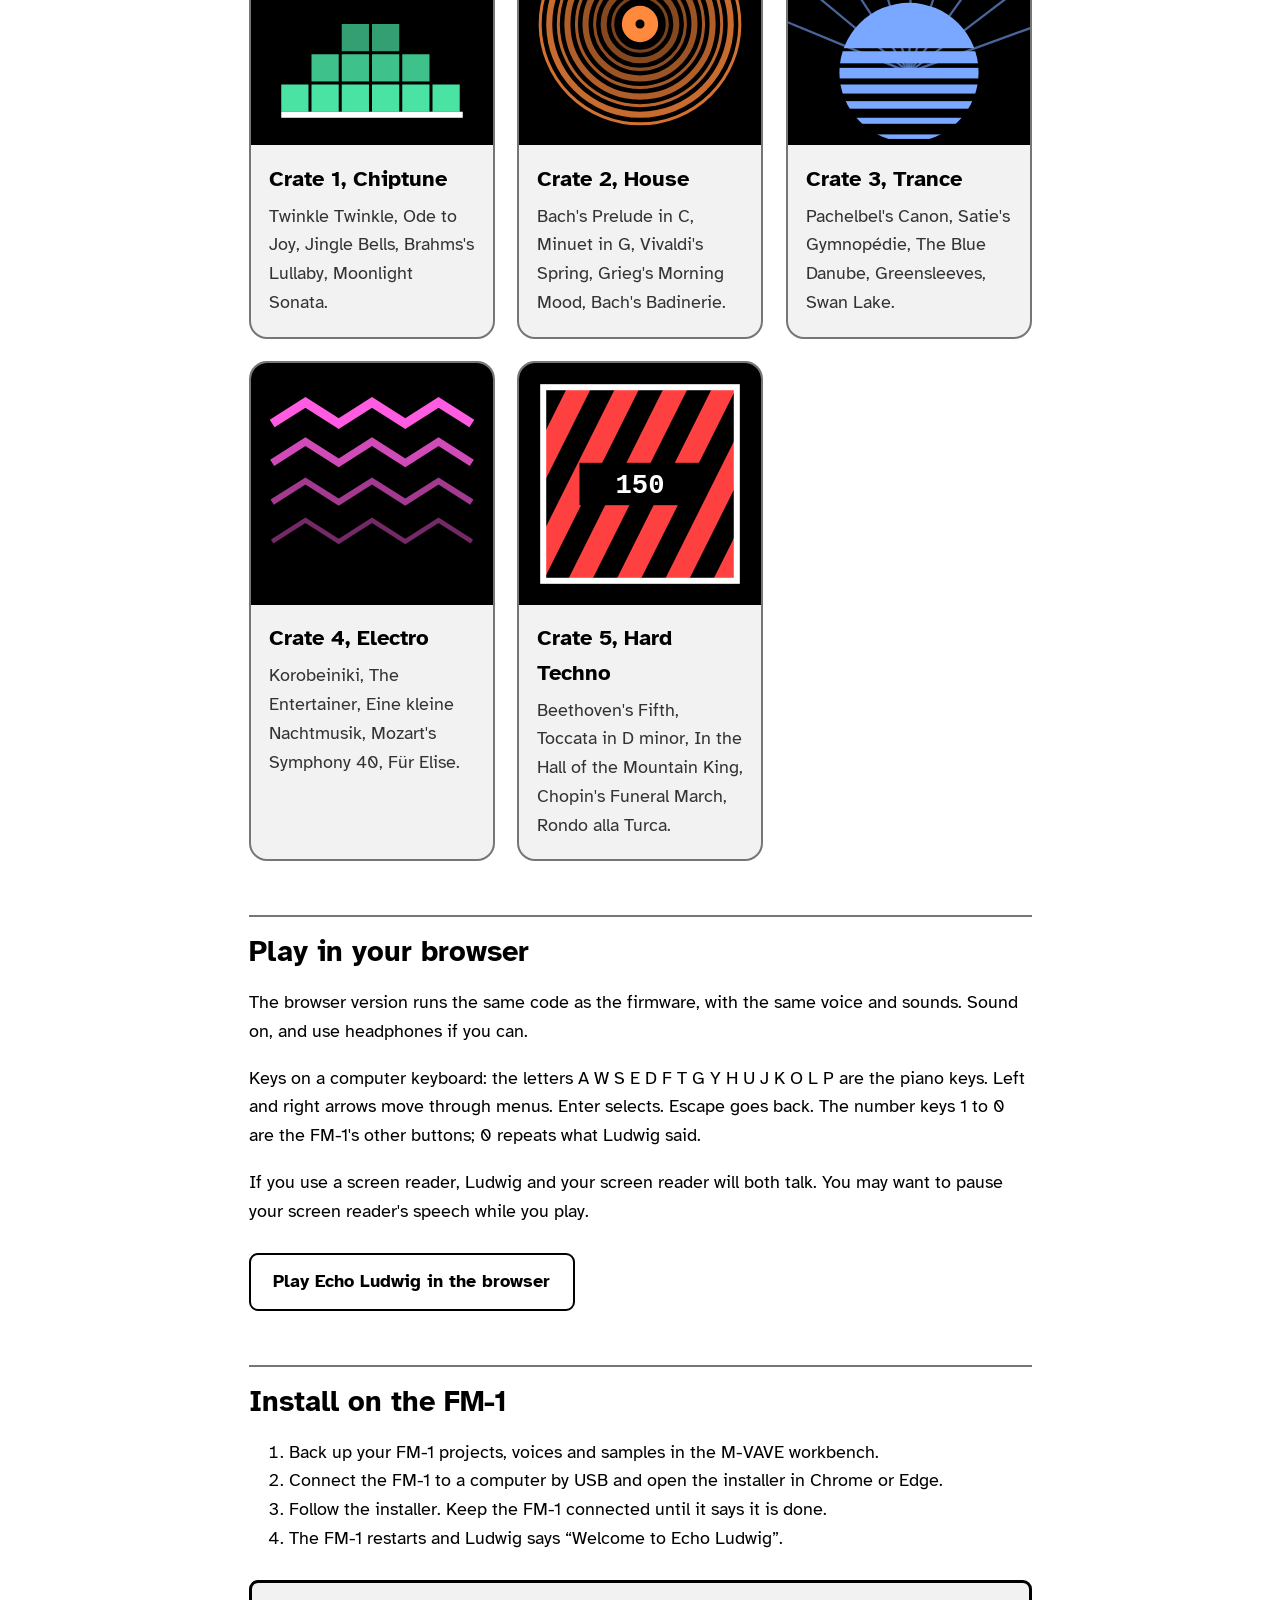
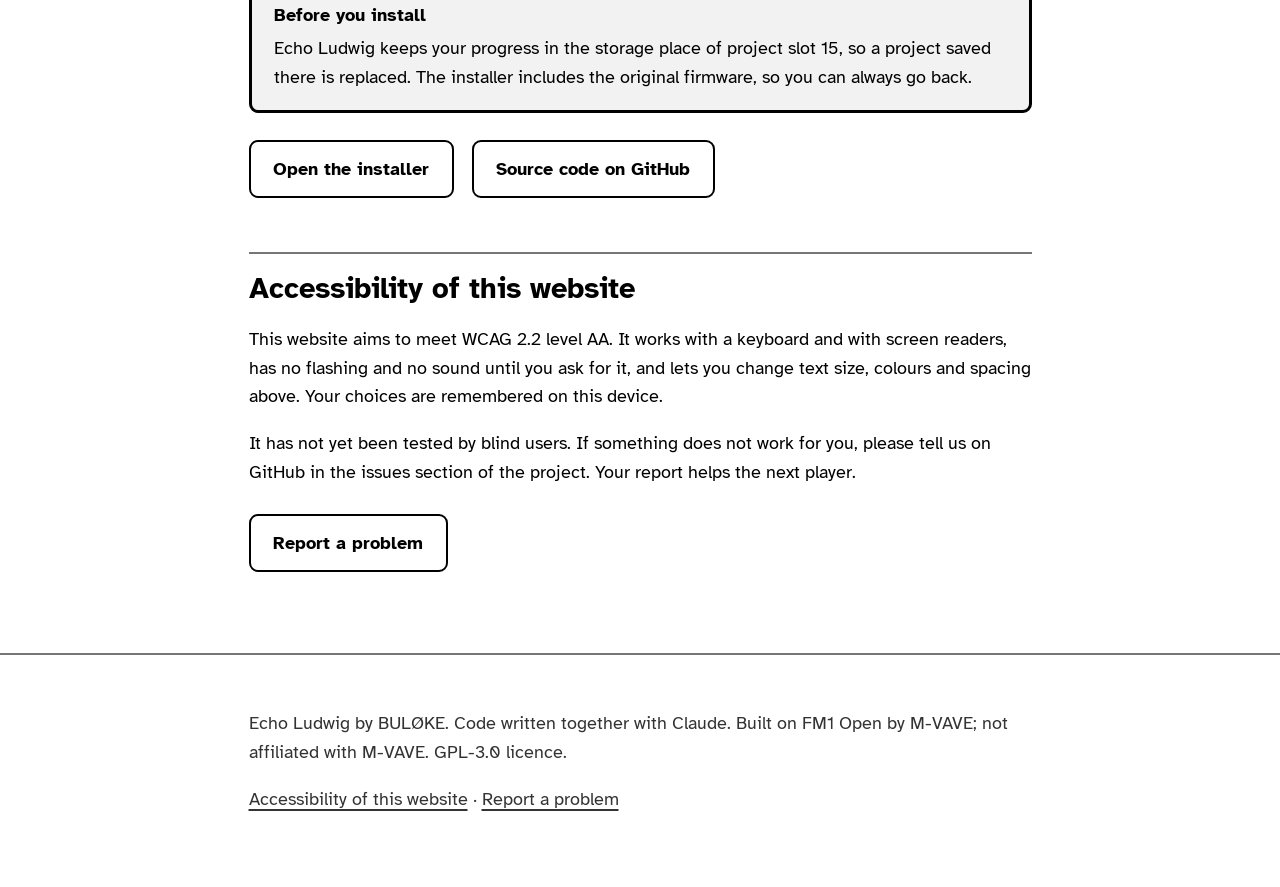
==== commit 60b4ea81: "One look for every page: install and play pages in the landing style echo/site now holds the shared " ====
--- a/docs/index.html
+++ b/docs/index.html
@@ -17,6 +17,7 @@
   if (s.size) h.classList.replace('s-1', 's-' + s.size);
   if (s.wide) h.classList.add('wide'); } catch (e) {}
 </script>
+
 <style>
 /* VOICE: calm, plain, spoken first. IDEA: the FM-1's black screen with one small white message.
    PICTURE: that screen, drawn large. COLOUR: black and white; one focus yellow that is never decoration.
@@ -96,10 +97,51 @@
 @media (max-width:600px){h1{font-size:2rem}.voice button{width:100%}th,td{padding:.5rem}}
 @media (prefers-reduced-motion:reduce){*{scroll-behavior:auto!important}}
 @media (forced-colors:active){button.primary,button[aria-pressed="true"]{forced-color-adjust:auto}}
+/* ---- site navigation, shared by every page ---- */
+nav.site{border-bottom:2px solid var(--line)}
+.navrow{display:flex;flex-wrap:wrap;align-items:center;justify-content:space-between;gap:.5rem 1.5rem;padding-top:.6rem;padding-bottom:.6rem}
+.brand{font-weight:700;font-size:1.15rem;text-decoration:none;display:inline-flex;align-items:center;gap:.5rem;min-height:2.75rem}
+nav.site ul{list-style:none;display:flex;flex-wrap:wrap;gap:.25rem 1.25rem;margin:0;padding:0}
+nav.site li a{display:inline-flex;align-items:center;min-height:2.75rem}
+nav.site a[aria-current="page"]{text-decoration-thickness:4px;font-weight:700}
+.wide-wrap{max-width:64rem;margin:0 auto;padding:0 1.25rem}
+/* ---- status panels and fact lists (installer) ---- */
+.panel{display:grid;grid-template-columns:repeat(auto-fit,minmax(min(100%,18rem),1fr));gap:1.25rem;margin:1.5rem 0}
+.lcdbox{background:#000;color:#fff;border:2px solid var(--line);border-radius:1rem;padding:1.5rem;text-align:center;font-family:ui-monospace,Menlo,Consolas,monospace}
+.lcdbox .state{font-size:1.4rem;font-weight:700;letter-spacing:.08em;margin:.5rem 0}
+.lcdbox p{color:#c8c8c8;margin:.25rem 0 0}
+.checks{list-style:none;padding:0;margin:.5rem 0}
+.checks li{display:flex;gap:.75rem;align-items:baseline;padding:.35rem 0}
+.checks .mark{display:inline-block;min-width:2.6rem;text-align:center;font-weight:700;border:2px solid var(--ink);border-radius:.4rem;padding:0 .3rem}
+.checks li.ok .mark{background:var(--ink);color:var(--bg)}
+dl.facts{display:grid;grid-template-columns:max-content minmax(0,1fr);gap:.35rem 1rem;margin:.5rem 0}
+dl.facts dt{font-weight:700}dl.facts dd{margin:0;overflow-wrap:anywhere}
+a.button{display:inline-flex;align-items:center;min-height:3.25rem;padding:.6rem 1.4rem;border-radius:.5rem;background:var(--ink);color:var(--bg);font-weight:700;text-decoration:none;border:2px solid var(--ink)}
+a.button[aria-disabled="true"]{background:transparent;color:var(--quiet);border-style:dashed;pointer-events:none}
+.cards{display:grid;grid-template-columns:repeat(auto-fit,minmax(min(100%,13rem),1fr));gap:1rem;margin:1rem 0}
+.cards > *{background:var(--card);border:2px solid var(--line);border-radius:1rem;padding:1rem 1.1rem}
+.cards h3{margin:0 0 .3rem}.cards p{margin:0;color:var(--quiet)}
+a.cardlink{display:block;text-decoration:none}a.cardlink:hover{border-color:var(--ink)}
+a.cardlink h3{text-decoration:underline;text-decoration-thickness:2px;text-underline-offset:.2em}
+.faq details{border-bottom:2px solid var(--line);padding:.6rem 0}
+.faq summary{cursor:pointer;font-weight:700;min-height:2.75rem;display:flex;align-items:center}
+
 </style>
 </head>
 <body>
 <a class="skip" href="#main">Skip to content</a>
+<nav class="site" aria-label="Site">
+  <div class="wrap navrow">
+    <a class="brand" href=""><span aria-hidden="true">&#9835;</span> Echo Ludwig</a>
+    <ul>
+      <li><a href="" aria-current="page">Home</a></li>
+      <li><a href="play/">Play</a></li>
+      <li><a href="install/">Install</a></li>
+      <li><a href="https://github.com/orion-musica/Echo-Ludwig-FM-1">Source code</a></li>
+    </ul>
+  </div>
+</nav>
+
 
 <header>
   <div class="wrap">
@@ -137,6 +179,7 @@
         <div class="choices"><label><input type="checkbox" id="wide"> Wider spacing between lines, words and letters</label></div>
       </fieldset>
     </details>
+
   </div>
 </header>
 
@@ -274,21 +317,24 @@
 
 <footer>
   <div class="wrap">
-    <p>Echo Ludwig by BULØKE. Code written together with Claude. Built on FM1 Open by M-VAVE. GPL-3.0 licence.</p>
+    <p>Echo Ludwig by BULØKE. Code written together with Claude. Built on FM1 Open by M-VAVE; not affiliated with M-VAVE. GPL-3.0 licence.</p>
+    <p><a href="#statement">Accessibility of this website</a> · <a href="https://github.com/orion-musica/Echo-Ludwig-FM-1/issues">Report a problem</a></p>
   </div>
 </footer>
 
 <div id="status" class="sr" role="status" aria-live="polite"></div>
+
 
 <script>
 {
 const INTRO = ["hello! I am ludwig, the voice of echo ludwig.", "echo ludwig is a listening game. you hear a short melody, then you play it back on the keys.", "every round, the melody grows. play the whole melody to unlock the record, and hear the drop.", "I speak every menu, so you can play with no screen.", "this page is made for screen readers. press tab to move, and enter to select.", "have fun!"];
 const VOICE_WASM = "AGFzbQEAAAABHQZgA39/fwF/YAF/AX9gAABgAn9/[base64]/[base64]/aiICDQALC0EACycBA39BACEBA0AgACABaiECIAFBAWoiAyEBIAItAAANAAsgA0F/agsIABCJgICAAAsMACAAIAEQioCAgAALCABBwLKAgAALCABBoLeAgAALGABBwLKAgABBoLeAgABBmJMQEJGAgIAAC+4EBQF/AX0BfwJ9AX9BACEAQwAAAAAhAUHQ3aCAACECA0AgASEDAkACQCAAQf8BcbJDAACAO5QiBEPNzMw+XUUNAEMAAIA/Q9sPSUAgBEPbD0lAlEPNzMw+lSIBkyABIAFD2w/JP14iBRsiASABlCIBQwAAAL+UIAFDAABAwZUgAUMAAPDBlSABQwAAYMKVQwAAgD+SlEMAAIA/kpRDAACAP5KUQwAAgD+SIgGMIAEgBRuTQwAAAD+UIQEMAQtDAAAAACEBIARDKVwPP11FDQBD2w9JQCAEQ83MzL6SQ9sPyT+UQwrXIz6VIgGTIAEgAUPbD8k/XiIFGyIBIAGUIgFDAAAAv5QgAUMAAEDBlSABQwAA8MGVIAFDAABgwpVDAACAP5KUQwAAgD+SlEMAAIA/kpRDAACAP5IiAYwgASAFGyEBCyACIAEgA5NDAAAgQpQ4AgAgAkEEaiECIABBAWoiAEGBAkcNAAtBAEGa8Lb7ezYC3OWggABBAEHJrpf8AzYC2OWggABBAEGIk4j7AzYC1OWggABBAEEAKgLU3aCAAEMAAAA/lCIBOALQ5aCAAEEAIAE4AtDdoIAAQejloIAAQQBBLBCAgICAABpBAEGAgKCWBDYC/[base64]/[base64]/[base64]/QQAhAgJAQQAoAqDmoIAAIgMgAE0NACAAQQZsQcDmoIAAaiEEIAMgAGuzIQVBfyEGQX8hBwNAAkACQCACs0MK1yO+lCAFlUMUroc/kkMpXI8/[base64]/[base64]/[base64]/wFLDQBBACADQQFqNgKg5qCAACADQQZsIgRBxOaggABqIAE7AQAgBEHA5qCAAGpBqYCAoAY2AQALC8YEAQd/I4CAgIAAQSBrIgIkgICAgAACQCABQWtqQWxJDQACQAJAAkAgAUEBRw0AIAAtAAAiA0G/f2pBB0kNASADQckARg0BCyABQQFxIQRBACEDAkAgAUEBRg0AIAFBHnEhBUEAIQMDQCACIANqIgYgACADaiIHLQAAIghBIGogCCAIQb9/akH/AXFBGkkbOgAAIAZBAWogB0EBai0AACIIQSBqIAggCEG/f2pB/wFxQRpJGzoAACAFIANBAmoiA0cNAAsLIARFDQEgAiADaiAAIANqLQAAIgNBIGogAyADQb9/akH/[base64]/AUsNAEEAIAhBAWoiATYCoOaggAAgCEEGbCIIQcTmoIAAakEAOwEAIAhBwuaggABqQYDIATsBACAIQcHmoIAAaiADLQAAIgdBBnY6AAAgCEHA5qCAAGogB0E/[base64]/Q83MTD8gAEEGbEHB5qCAAGotAAAiBEECRhsgBEEBRhsgBpQhBgsgAq0hByAFQwrXIzyUIQUgBkMzM7M/[base64]////[base64]/lENmZrBBlCIGIAZDAGBqR14bIgZDAACAT10gBkMAAAAAYHFFDQBBACAGqTsB/[base64]/zoIAAQQAgETgCuPOggABBAEECNgLg9KCAAAJAAkBDAGBqR0EAKgKwsoCAACIRQwAAlkKUIAggAEH/[base64]/OggABFDQBBAEEAKgKA9aCAADgCgOaggABBAEEAKQKE9aCAADcChOaggAALC48CAQJ/IABBj84AIABBj84ASRshAQJAAkAgAEHoB0kNACABQf//A3FB6AduIgAQj4CAgABBiJSAgABBiJSAgAAQg4CAgAAQjYCAgAAgASAAQegHbGtB//8DcSIBRQ0BCwJAIAFB5ABJDQAgAUH//wNxQeQAbiIAEI+AgIAAQZGUgIAAQZGUgIAAEIOAgIAAEI2AgIAAIAEgAEHkAGxrQf//A3EiAUUNAQsCQCABQRRJDQAgAUH/AXFBCm4iAkECdEGAlYCAAGooAgAhACAAIAAQg4CAgAAQjYCAgAAgASACQQpsa0H/AXEiAUUNAQsgAUECdEGwlICAAGooAgAhASABIAEQg4CAgAAQjYCAgAALC9kbBAJ/[base64]/IAGzIBCzlZMiBpQgDZIhDSAOQfDyoIAAaioCACAPKgIEIgeTIAaUIAeSIQcgDkHs8qCAAGoqAgAgDyoCACIRkyAGlCARkiEGC0EAIAZBACoC6OWggAAiEZNDXI/CPpQgEZIiBjgC6OWggABBACAMQQAqAvTloIAAIhGTQ1yPwj6UIBGSIgw4AvTloIAAQQAgB0EAKgLs5aCAACIRk0Ncj8I+lCARkiIHOALs5aCAAEEAIANBACoC+OWggAAiEZNDXI/CPpQgEZIiETgC+OWggABBACANQQAqAvDloIAAIgOTQ1yPwj6UIAOSIgM4AvDloIAAQQAgC0EAKgL85aCAACINk0Ncj8I+lCANkiILOAL85aCAAEEAIApBACoCgOaggAAiDZNDZmbmPpQgDZI4AoDmoIAAQQAgCUEAKgKE5qCAACINk0MAAAA/[base64]/JP14iARsiBiAGlCIGQwAAAL+UIAZDAABAwZUgBkMAAPDBlUMAAIA/IAZDAABgQpWTlEMAAIA/kpRDAACAP5KUQwAAgD+SIgaMIAYgARsgDSANkpQiDTgCpPWggABBAEMAAIA/[base64]/JQJRDAESsRpUiBpMgBiAGQ9sPyT9eIgEbIgYgBpQiBkMAAAC/lCAGQwAAQMGVIAZDAADwwZVDAACAPyAGQwAAYEKVk5RDAACAP5KUQwAAgD+SlEMAAIA/kiIGjCAGIAEbIA0gDZKUIg04Arj1oIAAQQBDAACAPyANkyAIkzgCtPWggABBAEMAAIA/IAtD2w9JQJRDAESsRpUiDZMgDUMAAAA/[base64]/XiIBGyIHIAeUIgdDAAAAv5QgB0MAAEDBlSAHQwAA8MGVQwAAgD8gB0MAAGBClZOUQwAAgD+SlEMAAIA/kpRDAACAP5IiB4wgByABGyANIA2SlCIHOALM9aCAAEEAQwAAgD8gB5MgBpMiCDgCyPWggABBAEMAAIA/IAVD2w9JQJRDAESsRpUiDZMgDUMAAAA/[base64]/XiIBGyIEIASUIgRDAAAAv5QgBEMAAEDBlSAEQwAA8MGVQwAAgD8gBEMAAGBClZOUQwAAgD+SlEMAAIA/kpRDAACAP5IiBIwgBCABGyIFIA0gDZIiCpQiBDgC5PWggABDAAAAACEJAkAgDSANlEMAAIA/IAogBSAFkiAFlEMAAIC/kpSTkiIFQwAAAABfDQAgBUMAAAA/lEMAAIA/IAVDAACAP14bIgkgBSAJlZJDAAAAP5QiCSAFIAmVkkMAAAA/lCIJIAUgCZWSQwAAAD+UIgkgBSAJlZJDAAAAP5QiCSAFIAmVkkMAAAA/[base64]/[base64]/lCAHkiIGOALc9aCAAEEAKgLw9aCAACEHQQBBACoC7PWggAAiCDgC8PWggABBACADIAeUIAUgDZQgBCAIlJKSIg04Auz1oIAAQQAqAvj1oIAAIQdBACoC9PWggAAhA0EAIAZDj8L1PZQgDUEAKgKI5qCAAJRDMzMzP5SSIg04AvT1oIAAQQAgB0NSuH4/lCANIAOTkiINOAL49aCAAAJAAkAgDSANjCANIA1DAAAAAF0bQ5qZGT+UQwAAgD+SlUMAIMtGlCINi0MAAABPXUUNACANqCECDAELQYCAgIB4IQILIAAgAkGAgH4gAkGAgH5KGyICQf//ASACQf//[base64]/AACAP83MTD8K1yM/SVkAABgByghUCzwAWgCWAGQAAAAAAAAAWgAAAAAAAABJSAAAkAFsB/[base64]/[base64]/[base64]/[base64]/Z0UjAQ==";
+const caption = document.getElementById('caption');
+
+/* Shared by every page: status messages and the remembered display options. */
 const root = document.documentElement;
 const status = document.getElementById('status');
-const caption = document.getElementById('caption');
 const say = msg => { status.textContent = ''; setTimeout(() => { status.textContent = msg; }, 50); };
-
 /* ---------- display options (remembered) ---------- */
 let prefs = {};
 try { prefs = JSON.parse(localStorage.getItem('echo-site') || '{}'); } catch (e) {}
@@ -305,6 +351,7 @@
 const wide = document.getElementById('wide');
 wide.checked = !!prefs.wide;
 wide.addEventListener('change', () => { prefs.wide = wide.checked; root.classList.toggle('wide', wide.checked); save(); say(wide.checked ? 'Wide spacing on' : 'Wide spacing off'); });
+
 
 /* ---------- Ludwig, the game's own voice (WebAssembly) ---------- */
 let ac = null, voice = null, ludwigOn = false, source = null;
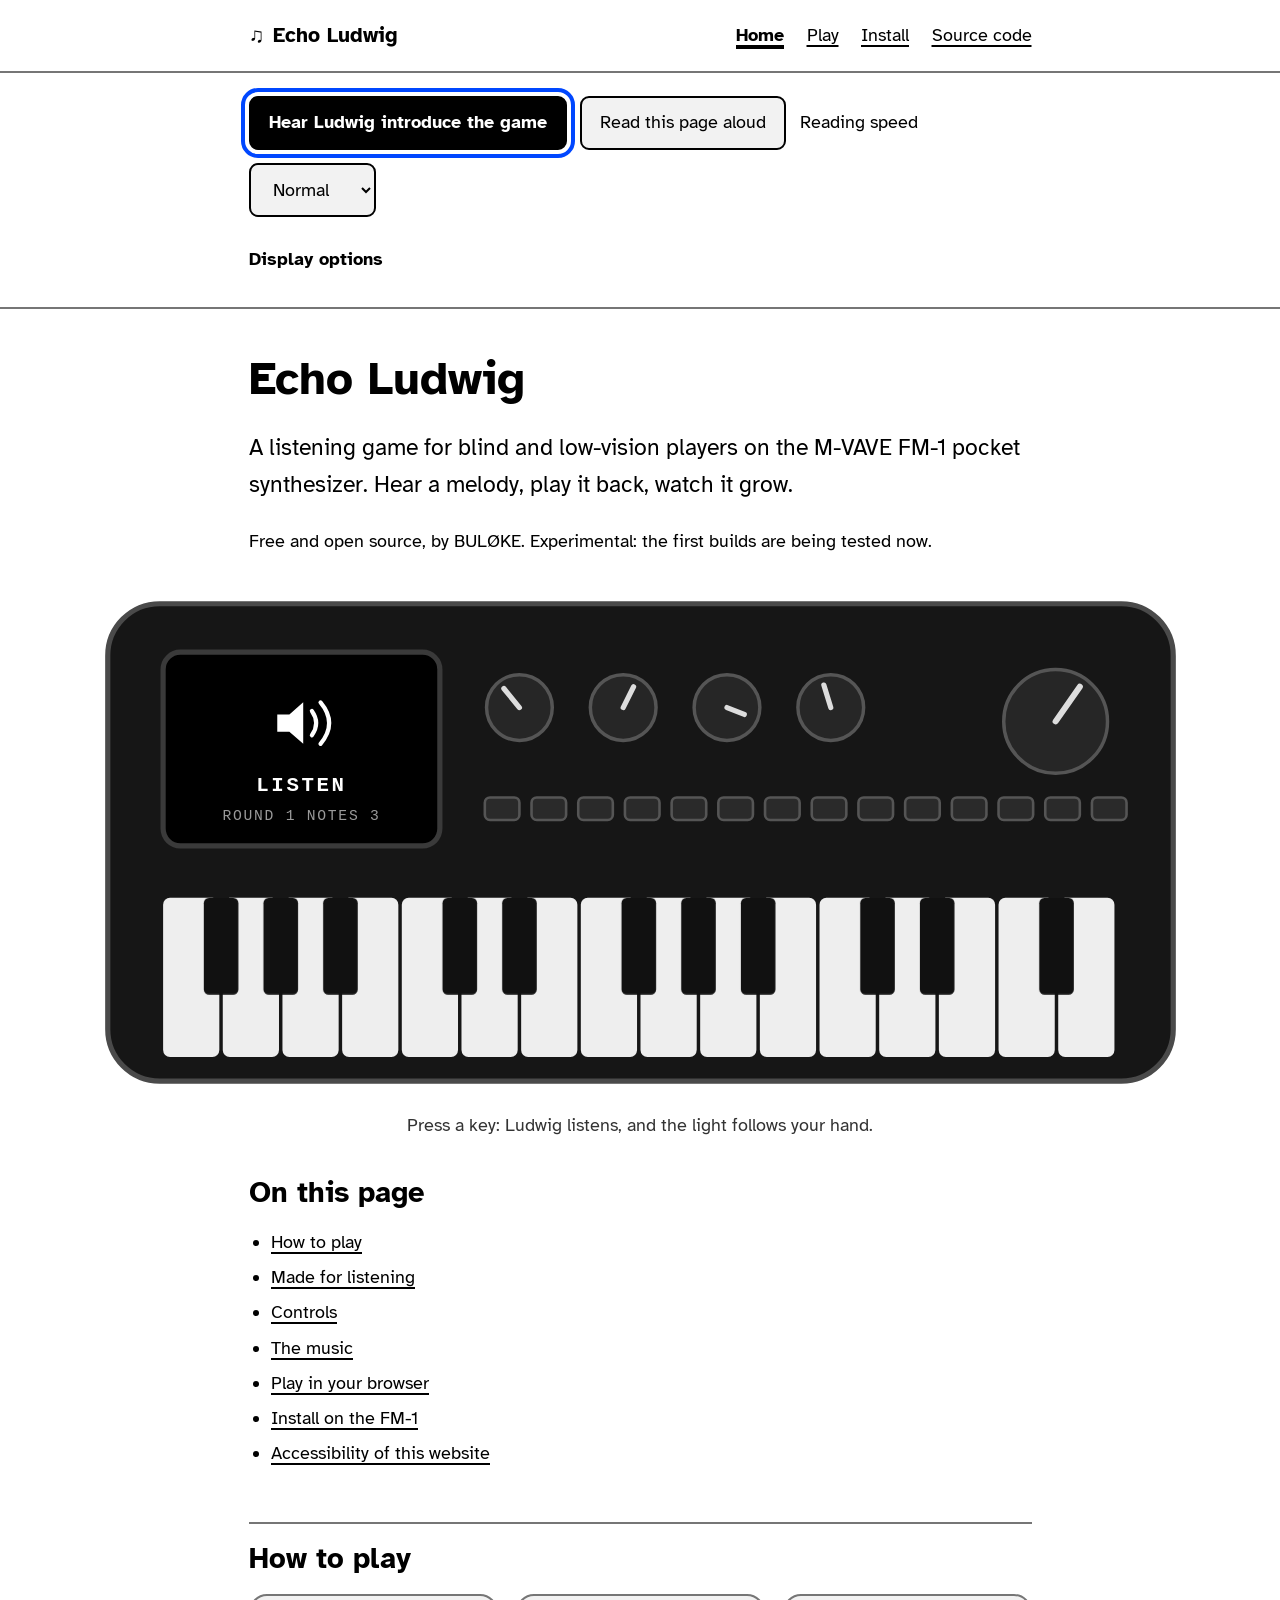
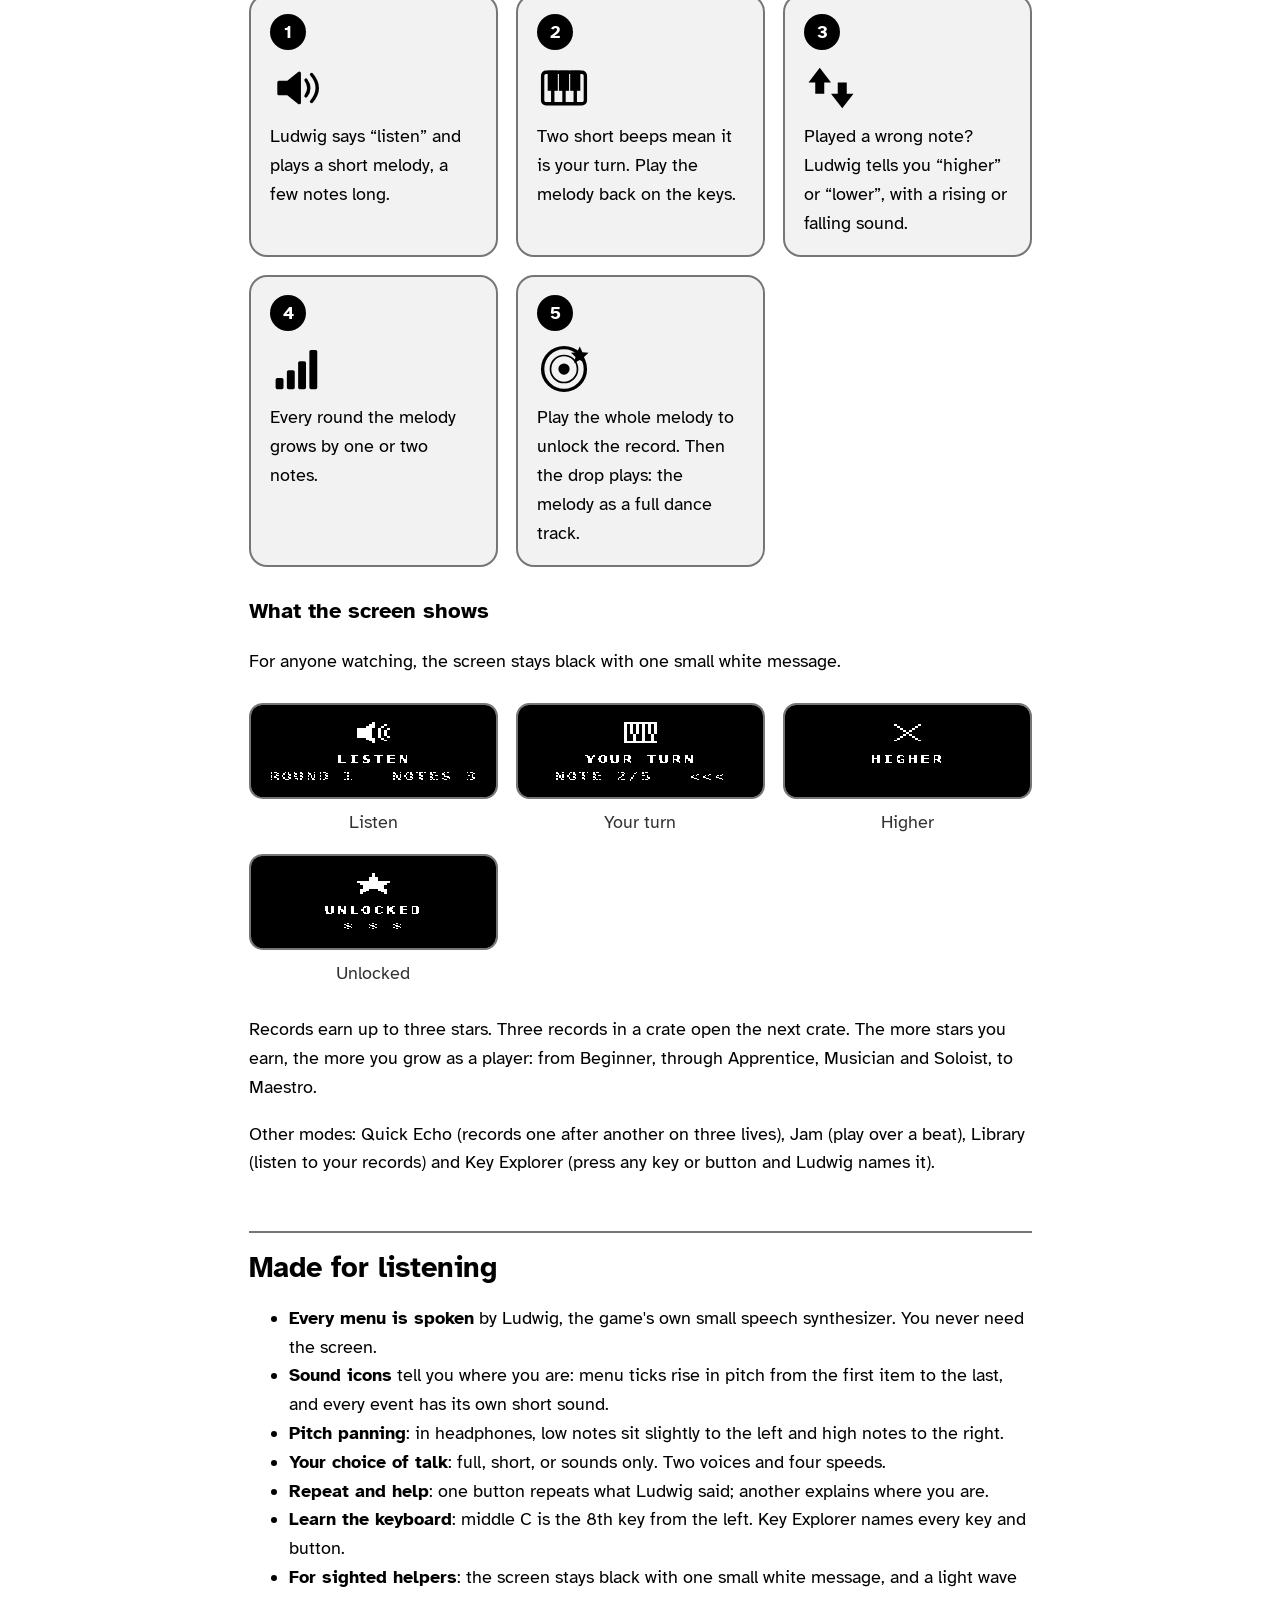
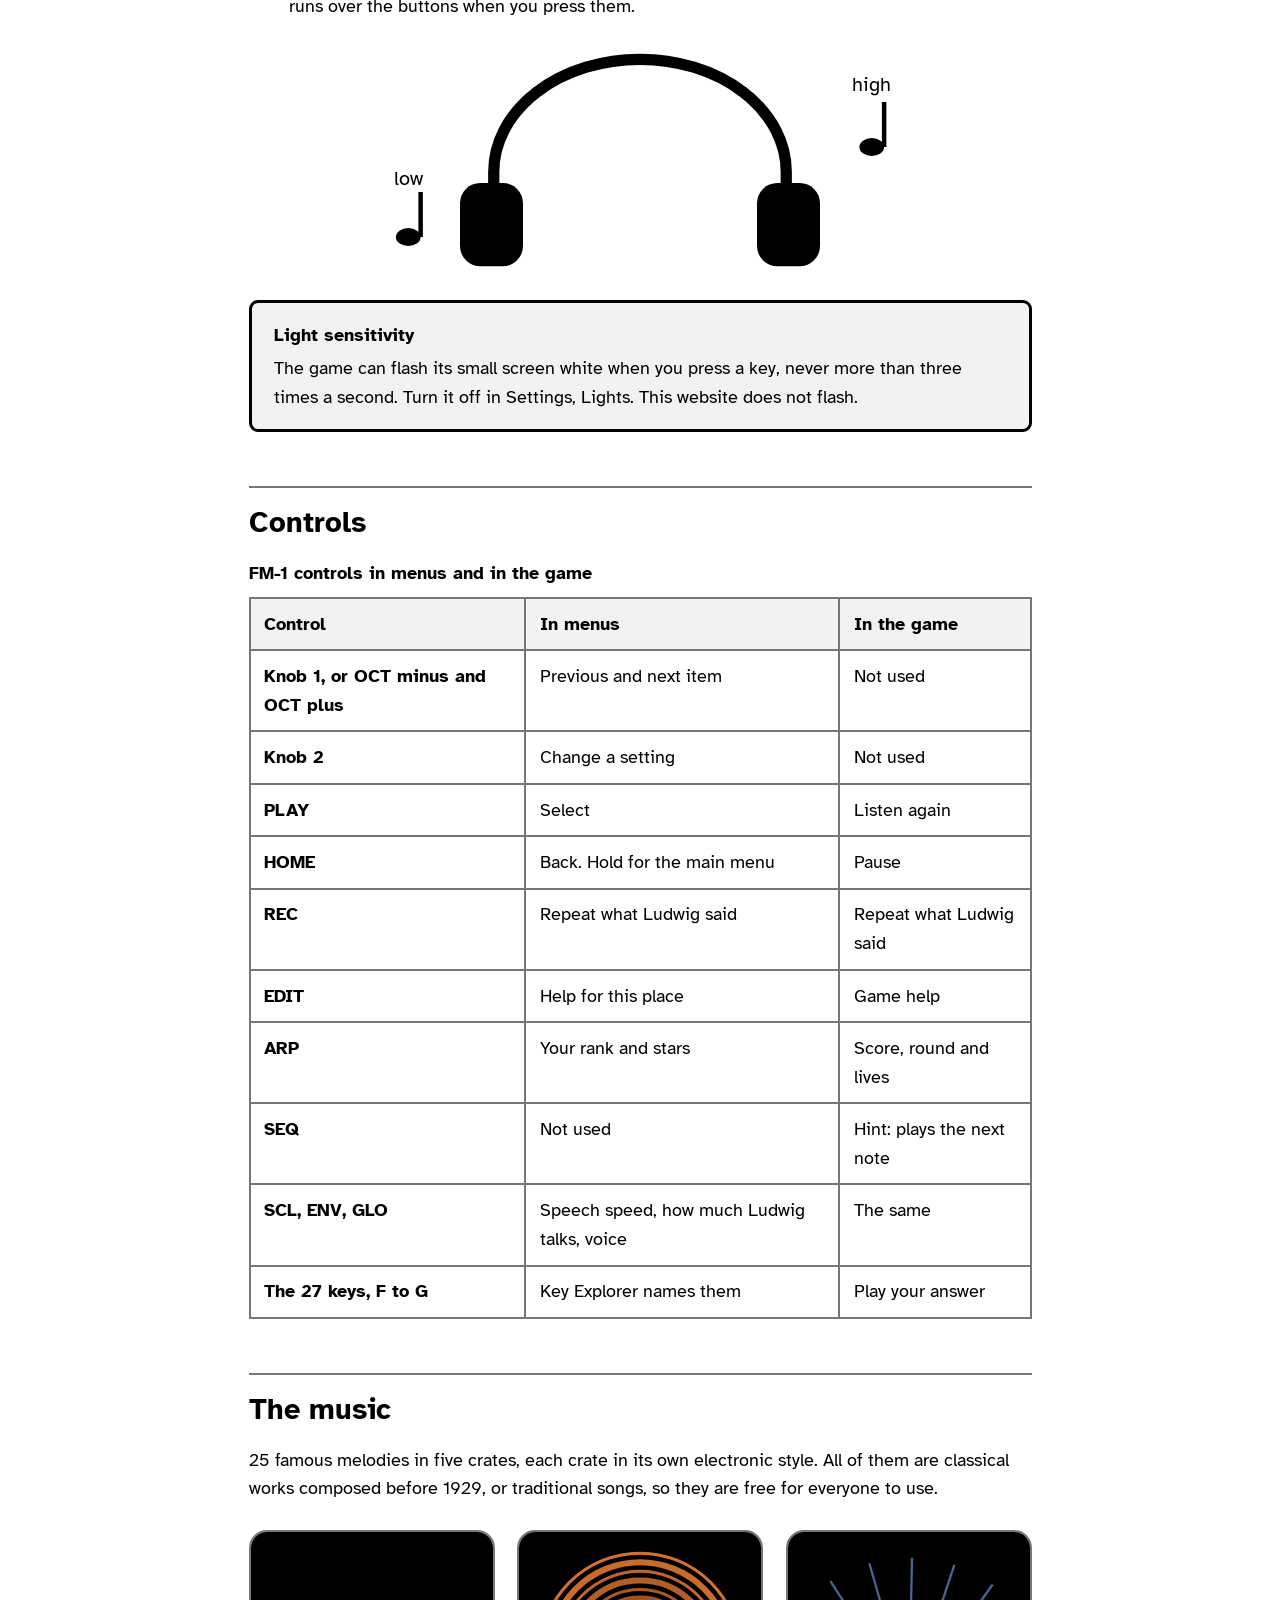
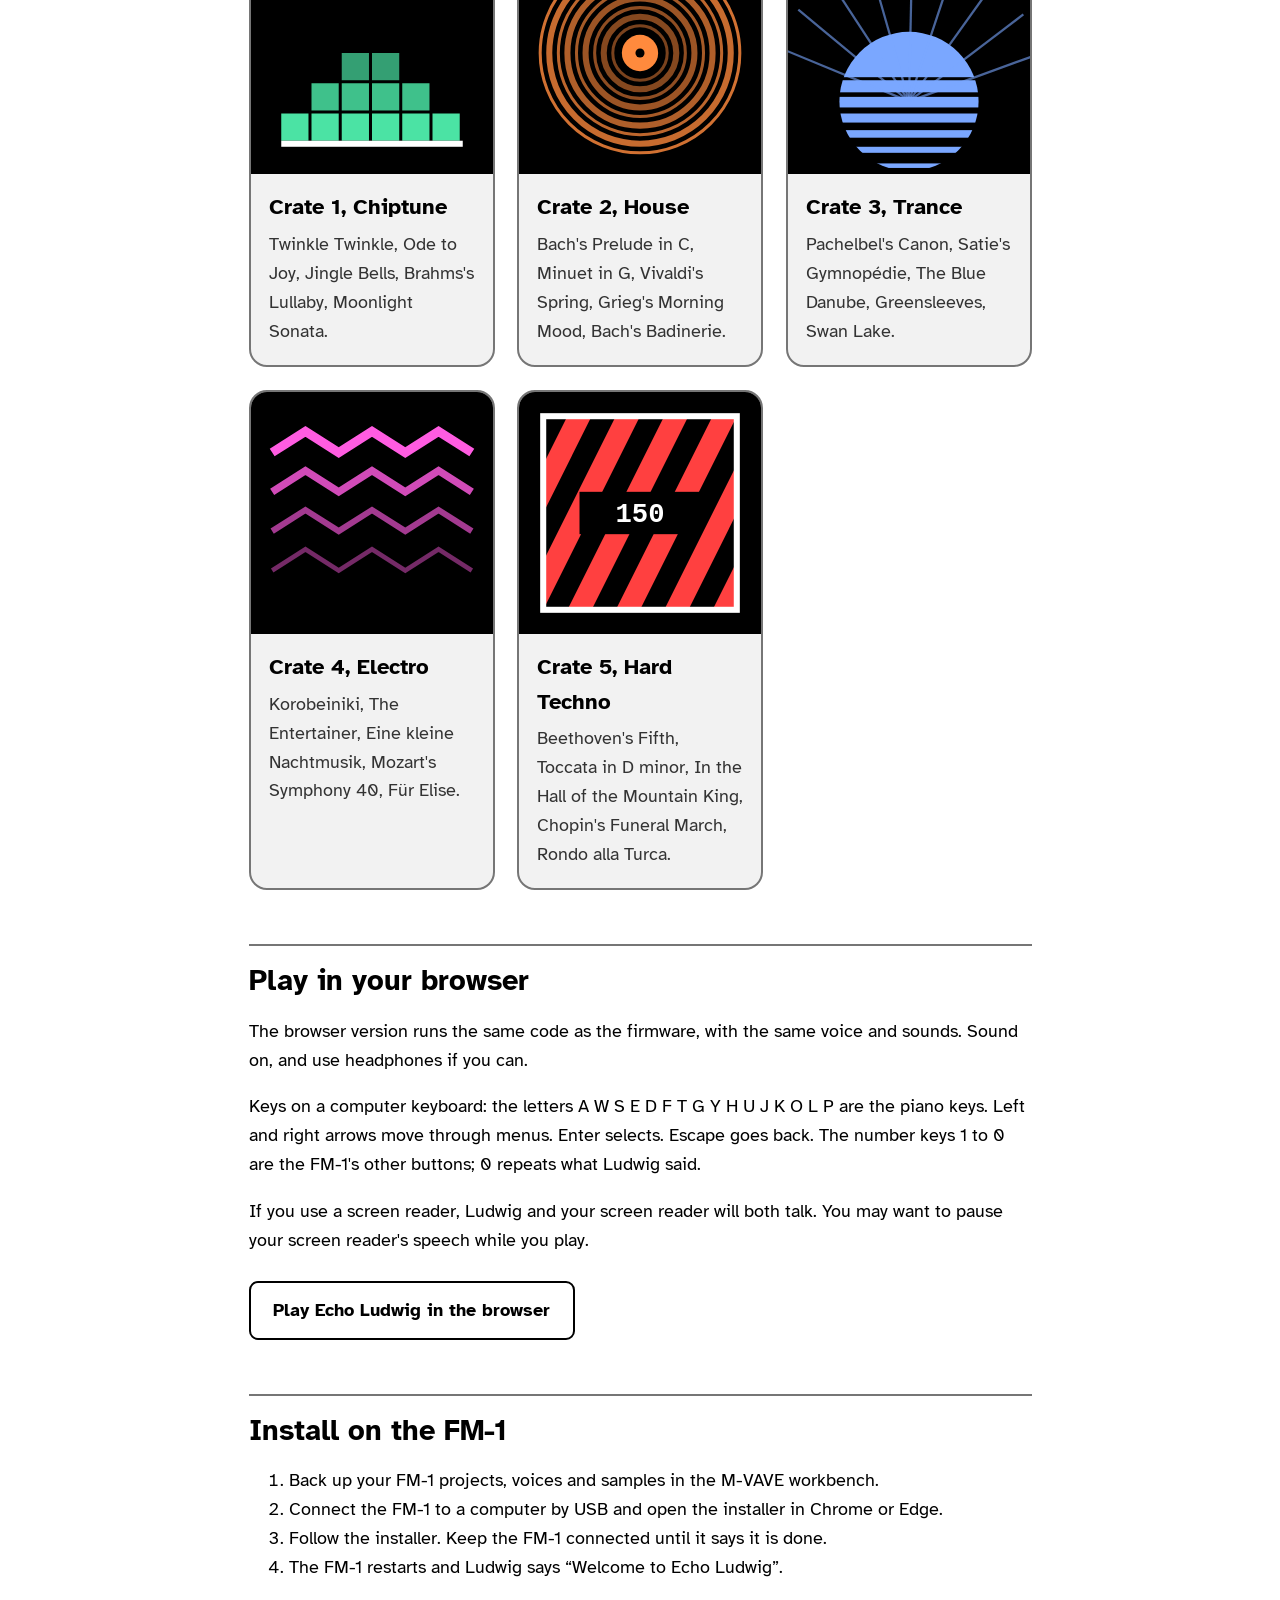
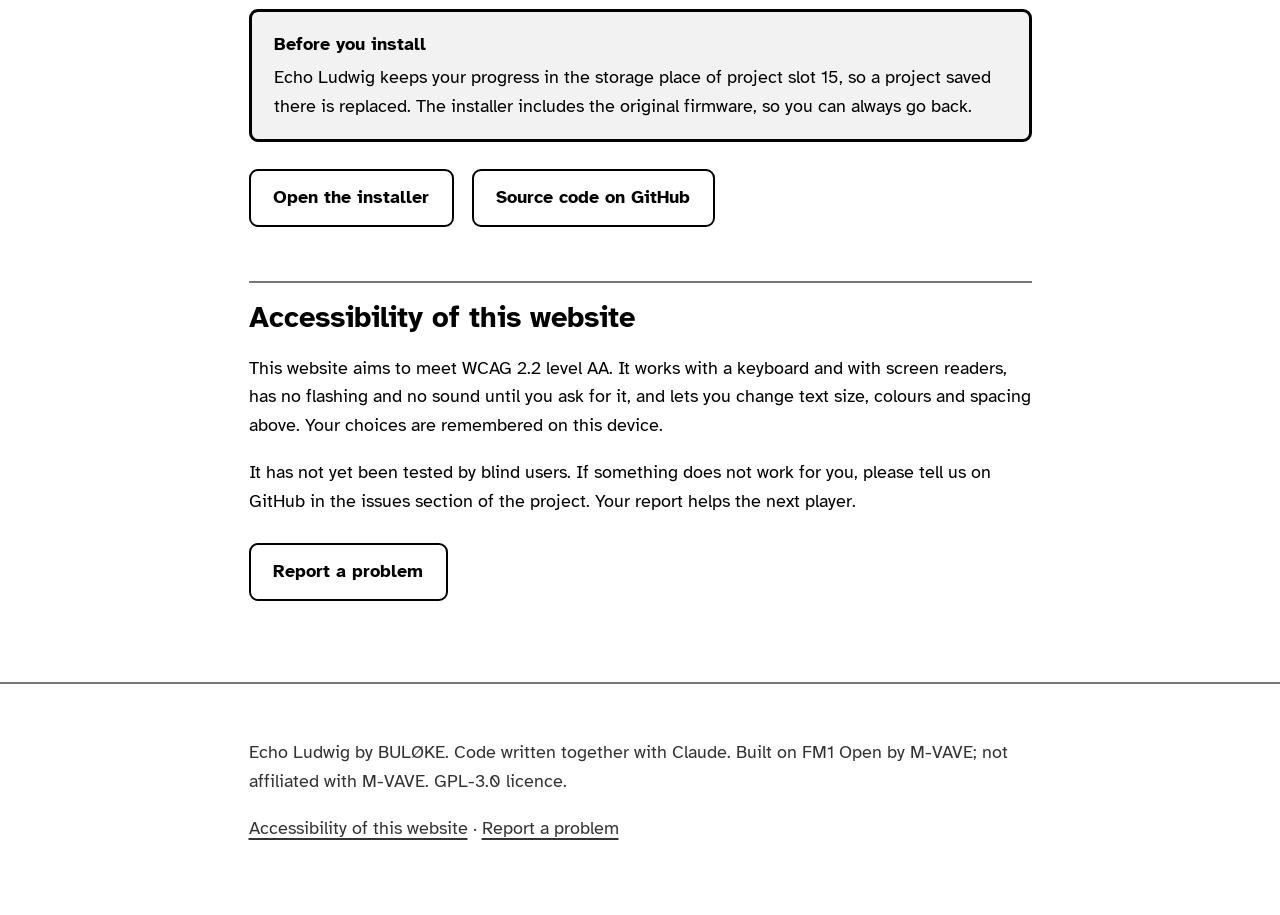
==== commit 89f440ea: "Ranks for players, not DJs: Beginner, Apprentice, Musician, Soloist, Maestro Co-Authored-By: Claude " ====
--- a/docs/index.html
+++ b/docs/index.html
@@ -228,7 +228,7 @@
         <figure><img src="assets/screens/higher.png" width="160" height="96" alt="Screen: a cross icon and the word HIGHER after a wrong note."><figcaption>Higher</figcaption></figure>
         <figure><img src="assets/screens/unlocked.png" width="160" height="96" alt="Screen: a star icon, UNLOCKED, and three stars."><figcaption>Unlocked</figcaption></figure>
       </div>
-      <p>Records earn up to three stars. Three records in a crate open the next crate. Your rank grows with your stars, from Bedroom DJ to Main Stage Legend.</p>
+      <p>Records earn up to three stars. Three records in a crate open the next crate. The more stars you earn, the more you grow as a player: from Beginner, through Apprentice, Musician and Soloist, to Maestro.</p>
       <p>Other modes: Quick Echo (records one after another on three lives), Jam (play over a beat), Library (listen to your records) and Key Explorer (press any key or button and Ludwig names it).</p>
     </section>
 
@@ -328,7 +328,7 @@
 <script>
 {
 const INTRO = ["hello! I am ludwig, the voice of echo ludwig.", "echo ludwig is a listening game. you hear a short melody, then you play it back on the keys.", "every round, the melody grows. play the whole melody to unlock the record, and hear the drop.", "I speak every menu, so you can play with no screen.", "this page is made for screen readers. press tab to move, and enter to select.", "have fun!"];
-const VOICE_WASM = "AGFzbQEAAAABHQZgA39/fwF/YAF/AX9gAABgAn9/[base64]/[base64]/aiICDQALC0EACycBA39BACEBA0AgACABaiECIAFBAWoiAyEBIAItAAANAAsgA0F/agsIABCJgICAAAsMACAAIAEQioCAgAALCABBwLKAgAALCABBoLeAgAALGABBwLKAgABBoLeAgABBmJMQEJGAgIAAC+4EBQF/AX0BfwJ9AX9BACEAQwAAAAAhAUHQ3aCAACECA0AgASEDAkACQCAAQf8BcbJDAACAO5QiBEPNzMw+XUUNAEMAAIA/Q9sPSUAgBEPbD0lAlEPNzMw+lSIBkyABIAFD2w/JP14iBRsiASABlCIBQwAAAL+UIAFDAABAwZUgAUMAAPDBlSABQwAAYMKVQwAAgD+SlEMAAIA/kpRDAACAP5KUQwAAgD+SIgGMIAEgBRuTQwAAAD+UIQEMAQtDAAAAACEBIARDKVwPP11FDQBD2w9JQCAEQ83MzL6SQ9sPyT+UQwrXIz6VIgGTIAEgAUPbD8k/XiIFGyIBIAGUIgFDAAAAv5QgAUMAAEDBlSABQwAA8MGVIAFDAABgwpVDAACAP5KUQwAAgD+SlEMAAIA/kpRDAACAP5IiAYwgASAFGyEBCyACIAEgA5NDAAAgQpQ4AgAgAkEEaiECIABBAWoiAEGBAkcNAAtBAEGa8Lb7ezYC3OWggABBAEHJrpf8AzYC2OWggABBAEGIk4j7AzYC1OWggABBAEEAKgLU3aCAAEMAAAA/lCIBOALQ5aCAAEEAIAE4AtDdoIAAQejloIAAQQBBLBCAgICAABpBAEGAgKCWBDYC/[base64]/[base64]/[base64]/QQAhAgJAQQAoAqDmoIAAIgMgAE0NACAAQQZsQcDmoIAAaiEEIAMgAGuzIQVBfyEGQX8hBwNAAkACQCACs0MK1yO+lCAFlUMUroc/kkMpXI8/[base64]/[base64]/[base64]/wFLDQBBACADQQFqNgKg5qCAACADQQZsIgRBxOaggABqIAE7AQAgBEHA5qCAAGpBqYCAoAY2AQALC8YEAQd/I4CAgIAAQSBrIgIkgICAgAACQCABQWtqQWxJDQACQAJAAkAgAUEBRw0AIAAtAAAiA0G/f2pBB0kNASADQckARg0BCyABQQFxIQRBACEDAkAgAUEBRg0AIAFBHnEhBUEAIQMDQCACIANqIgYgACADaiIHLQAAIghBIGogCCAIQb9/akH/AXFBGkkbOgAAIAZBAWogB0EBai0AACIIQSBqIAggCEG/f2pB/wFxQRpJGzoAACAFIANBAmoiA0cNAAsLIARFDQEgAiADaiAAIANqLQAAIgNBIGogAyADQb9/akH/[base64]/AUsNAEEAIAhBAWoiATYCoOaggAAgCEEGbCIIQcTmoIAAakEAOwEAIAhBwuaggABqQYDIATsBACAIQcHmoIAAaiADLQAAIgdBBnY6AAAgCEHA5qCAAGogB0E/[base64]/Q83MTD8gAEEGbEHB5qCAAGotAAAiBEECRhsgBEEBRhsgBpQhBgsgAq0hByAFQwrXIzyUIQUgBkMzM7M/[base64]////[base64]/lENmZrBBlCIGIAZDAGBqR14bIgZDAACAT10gBkMAAAAAYHFFDQBBACAGqTsB/[base64]/zoIAAQQAgETgCuPOggABBAEECNgLg9KCAAAJAAkBDAGBqR0EAKgKwsoCAACIRQwAAlkKUIAggAEH/[base64]/OggABFDQBBAEEAKgKA9aCAADgCgOaggABBAEEAKQKE9aCAADcChOaggAALC48CAQJ/IABBj84AIABBj84ASRshAQJAAkAgAEHoB0kNACABQf//A3FB6AduIgAQj4CAgABBiJSAgABBiJSAgAAQg4CAgAAQjYCAgAAgASAAQegHbGtB//8DcSIBRQ0BCwJAIAFB5ABJDQAgAUH//wNxQeQAbiIAEI+AgIAAQZGUgIAAQZGUgIAAEIOAgIAAEI2AgIAAIAEgAEHkAGxrQf//A3EiAUUNAQsCQCABQRRJDQAgAUH/AXFBCm4iAkECdEGAlYCAAGooAgAhACAAIAAQg4CAgAAQjYCAgAAgASACQQpsa0H/AXEiAUUNAQsgAUECdEGwlICAAGooAgAhASABIAEQg4CAgAAQjYCAgAALC9kbBAJ/[base64]/IAGzIBCzlZMiBpQgDZIhDSAOQfDyoIAAaioCACAPKgIEIgeTIAaUIAeSIQcgDkHs8qCAAGoqAgAgDyoCACIRkyAGlCARkiEGC0EAIAZBACoC6OWggAAiEZNDXI/CPpQgEZIiBjgC6OWggABBACAMQQAqAvTloIAAIhGTQ1yPwj6UIBGSIgw4AvTloIAAQQAgB0EAKgLs5aCAACIRk0Ncj8I+lCARkiIHOALs5aCAAEEAIANBACoC+OWggAAiEZNDXI/CPpQgEZIiETgC+OWggABBACANQQAqAvDloIAAIgOTQ1yPwj6UIAOSIgM4AvDloIAAQQAgC0EAKgL85aCAACINk0Ncj8I+lCANkiILOAL85aCAAEEAIApBACoCgOaggAAiDZNDZmbmPpQgDZI4AoDmoIAAQQAgCUEAKgKE5qCAACINk0MAAAA/[base64]/JP14iARsiBiAGlCIGQwAAAL+UIAZDAABAwZUgBkMAAPDBlUMAAIA/IAZDAABgQpWTlEMAAIA/kpRDAACAP5KUQwAAgD+SIgaMIAYgARsgDSANkpQiDTgCpPWggABBAEMAAIA/[base64]/JQJRDAESsRpUiBpMgBiAGQ9sPyT9eIgEbIgYgBpQiBkMAAAC/lCAGQwAAQMGVIAZDAADwwZVDAACAPyAGQwAAYEKVk5RDAACAP5KUQwAAgD+SlEMAAIA/kiIGjCAGIAEbIA0gDZKUIg04Arj1oIAAQQBDAACAPyANkyAIkzgCtPWggABBAEMAAIA/IAtD2w9JQJRDAESsRpUiDZMgDUMAAAA/[base64]/XiIBGyIHIAeUIgdDAAAAv5QgB0MAAEDBlSAHQwAA8MGVQwAAgD8gB0MAAGBClZOUQwAAgD+SlEMAAIA/kpRDAACAP5IiB4wgByABGyANIA2SlCIHOALM9aCAAEEAQwAAgD8gB5MgBpMiCDgCyPWggABBAEMAAIA/IAVD2w9JQJRDAESsRpUiDZMgDUMAAAA/[base64]/XiIBGyIEIASUIgRDAAAAv5QgBEMAAEDBlSAEQwAA8MGVQwAAgD8gBEMAAGBClZOUQwAAgD+SlEMAAIA/kpRDAACAP5IiBIwgBCABGyIFIA0gDZIiCpQiBDgC5PWggABDAAAAACEJAkAgDSANlEMAAIA/IAogBSAFkiAFlEMAAIC/kpSTkiIFQwAAAABfDQAgBUMAAAA/lEMAAIA/IAVDAACAP14bIgkgBSAJlZJDAAAAP5QiCSAFIAmVkkMAAAA/lCIJIAUgCZWSQwAAAD+UIgkgBSAJlZJDAAAAP5QiCSAFIAmVkkMAAAA/[base64]/[base64]/lCAHkiIGOALc9aCAAEEAKgLw9aCAACEHQQBBACoC7PWggAAiCDgC8PWggABBACADIAeUIAUgDZQgBCAIlJKSIg04Auz1oIAAQQAqAvj1oIAAIQdBACoC9PWggAAhA0EAIAZDj8L1PZQgDUEAKgKI5qCAAJRDMzMzP5SSIg04AvT1oIAAQQAgB0NSuH4/lCANIAOTkiINOAL49aCAAAJAAkAgDSANjCANIA1DAAAAAF0bQ5qZGT+UQwAAgD+SlUMAIMtGlCINi0MAAABPXUUNACANqCECDAELQYCAgIB4IQILIAAgAkGAgH4gAkGAgH5KGyICQf//ASACQf//[base64]/AACAP83MTD8K1yM/SVkAABgByghUCzwAWgCWAGQAAAAAAAAAWgAAAAAAAABJSAAAkAFsB/[base64]/[base64]/[base64]/[base64]/Z0UjAQ==";
+const VOICE_WASM = "AGFzbQEAAAABHQZgA39/fwF/YAF/AX9gAABgAn9/[base64]/[base64]/aiICDQALC0EACycBA39BACEBA0AgACABaiECIAFBAWoiAyEBIAItAAANAAsgA0F/agsIABCJgICAAAsMACAAIAEQioCAgAALCABBkLOAgAALCABB8LeAgAALGABBkLOAgABB8LeAgABBmJMQEJGAgIAAC+4EBQF/AX0BfwJ9AX9BACEAQwAAAAAhAUGg3qCAACECA0AgASEDAkACQCAAQf8BcbJDAACAO5QiBEPNzMw+XUUNAEMAAIA/Q9sPSUAgBEPbD0lAlEPNzMw+lSIBkyABIAFD2w/JP14iBRsiASABlCIBQwAAAL+UIAFDAABAwZUgAUMAAPDBlSABQwAAYMKVQwAAgD+SlEMAAIA/kpRDAACAP5KUQwAAgD+SIgGMIAEgBRuTQwAAAD+UIQEMAQtDAAAAACEBIARDKVwPP11FDQBD2w9JQCAEQ83MzL6SQ9sPyT+UQwrXIz6VIgGTIAEgAUPbD8k/XiIFGyIBIAGUIgFDAAAAv5QgAUMAAEDBlSABQwAA8MGVIAFDAABgwpVDAACAP5KUQwAAgD+SlEMAAIA/kpRDAACAP5IiAYwgASAFGyEBCyACIAEgA5NDAAAgQpQ4AgAgAkEEaiECIABBAWoiAEGBAkcNAAtBAEGa8Lb7ezYCrOaggABBAEHJrpf8AzYCqOaggABBAEGIk4j7AzYCpOaggABBAEEAKgKk3qCAAEMAAAA/[base64]/[base64]/[base64]/QQAhAgJAQQAoAvDmoIAAIgMgAE0NACAAQQZsQZDnoIAAaiEEIAMgAGuzIQVBfyEGQX8hBwNAAkACQCACs0MK1yO+lCAFlUMUroc/kkMpXI8/[base64]/[base64]/[base64]/wFLDQBBACADQQFqNgLw5qCAACADQQZsIgRBlOeggABqIAE7AQAgBEGQ56CAAGpBqYCAoAY2AQALC8YEAQd/I4CAgIAAQSBrIgIkgICAgAACQCABQWtqQWxJDQACQAJAAkAgAUEBRw0AIAAtAAAiA0G/f2pBB0kNASADQckARg0BCyABQQFxIQRBACEDAkAgAUEBRg0AIAFBHnEhBUEAIQMDQCACIANqIgYgACADaiIHLQAAIghBIGogCCAIQb9/akH/AXFBGkkbOgAAIAZBAWogB0EBai0AACIIQSBqIAggCEG/f2pB/wFxQRpJGzoAACAFIANBAmoiA0cNAAsLIARFDQEgAiADaiAAIANqLQAAIgNBIGogAyADQb9/akH/[base64]/AUsNAEEAIAhBAWoiATYC8OaggAAgCEEGbCIIQZTnoIAAakEAOwEAIAhBkueggABqQYDIATsBACAIQZHnoIAAaiADLQAAIgdBBnY6AAAgCEGQ56CAAGogB0E/[base64]/Q83MTD8gAEEGbEGR56CAAGotAAAiBEECRhsgBEEBRhsgBpQhBgsgAq0hByAFQwrXIzyUIQUgBkMzM7M/[base64]////[base64]/[base64]/0oIAAQQAgETgCiPSggABBAEECNgKw9aCAAAJAAkBDAGBqR0EAKgKEs4CAACIRQwAAlkKUIAggAEH/[base64]/OggABFDQBBAEEAKgLQ9aCAADgC0OaggABBAEEAKQLU9aCAADcC1OaggAALC48CAQJ/IABBj84AIABBj84ASRshAQJAAkAgAEHoB0kNACABQf//A3FB6AduIgAQj4CAgABBiJSAgABBiJSAgAAQg4CAgAAQjYCAgAAgASAAQegHbGtB//8DcSIBRQ0BCwJAIAFB5ABJDQAgAUH//wNxQeQAbiIAEI+AgIAAQZGUgIAAQZGUgIAAEIOAgIAAEI2AgIAAIAEgAEHkAGxrQf//A3EiAUUNAQsCQCABQRRJDQAgAUH/AXFBCm4iAkECdEGAlYCAAGooAgAhACAAIAAQg4CAgAAQjYCAgAAgASACQQpsa0H/AXEiAUUNAQsgAUECdEGwlICAAGooAgAhASABIAEQg4CAgAAQjYCAgAALC9kbBAJ/[base64]/IAGzIBCzlZMiBpQgDZIhDSAOQcDzoIAAaioCACAPKgIEIgeTIAaUIAeSIQcgDkG886CAAGoqAgAgDyoCACIRkyAGlCARkiEGC0EAIAZBACoCuOaggAAiEZNDXI/CPpQgEZIiBjgCuOaggABBACAMQQAqAsTmoIAAIhGTQ1yPwj6UIBGSIgw4AsTmoIAAQQAgB0EAKgK85qCAACIRk0Ncj8I+lCARkiIHOAK85qCAAEEAIANBACoCyOaggAAiEZNDXI/CPpQgEZIiETgCyOaggABBACANQQAqAsDmoIAAIgOTQ1yPwj6UIAOSIgM4AsDmoIAAQQAgC0EAKgLM5qCAACINk0Ncj8I+lCANkiILOALM5qCAAEEAIApBACoC0OaggAAiDZNDZmbmPpQgDZI4AtDmoIAAQQAgCUEAKgLU5qCAACINk0MAAAA/[base64]/JP14iARsiBiAGlCIGQwAAAL+UIAZDAABAwZUgBkMAAPDBlUMAAIA/IAZDAABgQpWTlEMAAIA/kpRDAACAP5KUQwAAgD+SIgaMIAYgARsgDSANkpQiDTgC9PWggABBAEMAAIA/[base64]/JQJRDAESsRpUiBpMgBiAGQ9sPyT9eIgEbIgYgBpQiBkMAAAC/lCAGQwAAQMGVIAZDAADwwZVDAACAPyAGQwAAYEKVk5RDAACAP5KUQwAAgD+SlEMAAIA/kiIGjCAGIAEbIA0gDZKUIg04Aoj2oIAAQQBDAACAPyANkyAIkzgChPaggABBAEMAAIA/IAtD2w9JQJRDAESsRpUiDZMgDUMAAAA/[base64]/XiIBGyIHIAeUIgdDAAAAv5QgB0MAAEDBlSAHQwAA8MGVQwAAgD8gB0MAAGBClZOUQwAAgD+SlEMAAIA/kpRDAACAP5IiB4wgByABGyANIA2SlCIHOAKc9qCAAEEAQwAAgD8gB5MgBpMiCDgCmPaggABBAEMAAIA/IAVD2w9JQJRDAESsRpUiDZMgDUMAAAA/[base64]/XiIBGyIEIASUIgRDAAAAv5QgBEMAAEDBlSAEQwAA8MGVQwAAgD8gBEMAAGBClZOUQwAAgD+SlEMAAIA/kpRDAACAP5IiBIwgBCABGyIFIA0gDZIiCpQiBDgCtPaggABDAAAAACEJAkAgDSANlEMAAIA/IAogBSAFkiAFlEMAAIC/kpSTkiIFQwAAAABfDQAgBUMAAAA/lEMAAIA/IAVDAACAP14bIgkgBSAJlZJDAAAAP5QiCSAFIAmVkkMAAAA/lCIJIAUgCZWSQwAAAD+UIgkgBSAJlZJDAAAAP5QiCSAFIAmVkkMAAAA/[base64]/[base64]/lCAHkiIGOAKs9qCAAEEAKgLA9qCAACEHQQBBACoCvPaggAAiCDgCwPaggABBACADIAeUIAUgDZQgBCAIlJKSIg04Arz2oIAAQQAqAsj2oIAAIQdBACoCxPaggAAhA0EAIAZDj8L1PZQgDUEAKgLY5qCAAJRDMzMzP5SSIg04AsT2oIAAQQAgB0NSuH4/lCANIAOTkiINOALI9qCAAAJAAkAgDSANjCANIA1DAAAAAF0bQ5qZGT+UQwAAgD+SlUMAIMtGlCINi0MAAABPXUUNACANqCECDAELQYCAgIB4IQILIAAgAkGAgH4gAkGAgH5KGyICQf//ASACQf//[base64]/AACAP83MTD8K1yM/SVkAABgByghUCzwAWgCWAGQAAAAAAAAAWgAAAAAAAABJSAAAkAFsB/[base64]/[base64]/[base64]/[base64]/DILEAAA4EIAAIA/AACAP2dFIwE=";
 const caption = document.getElementById('caption');
 
 /* Shared by every page: status messages and the remembered display options. */
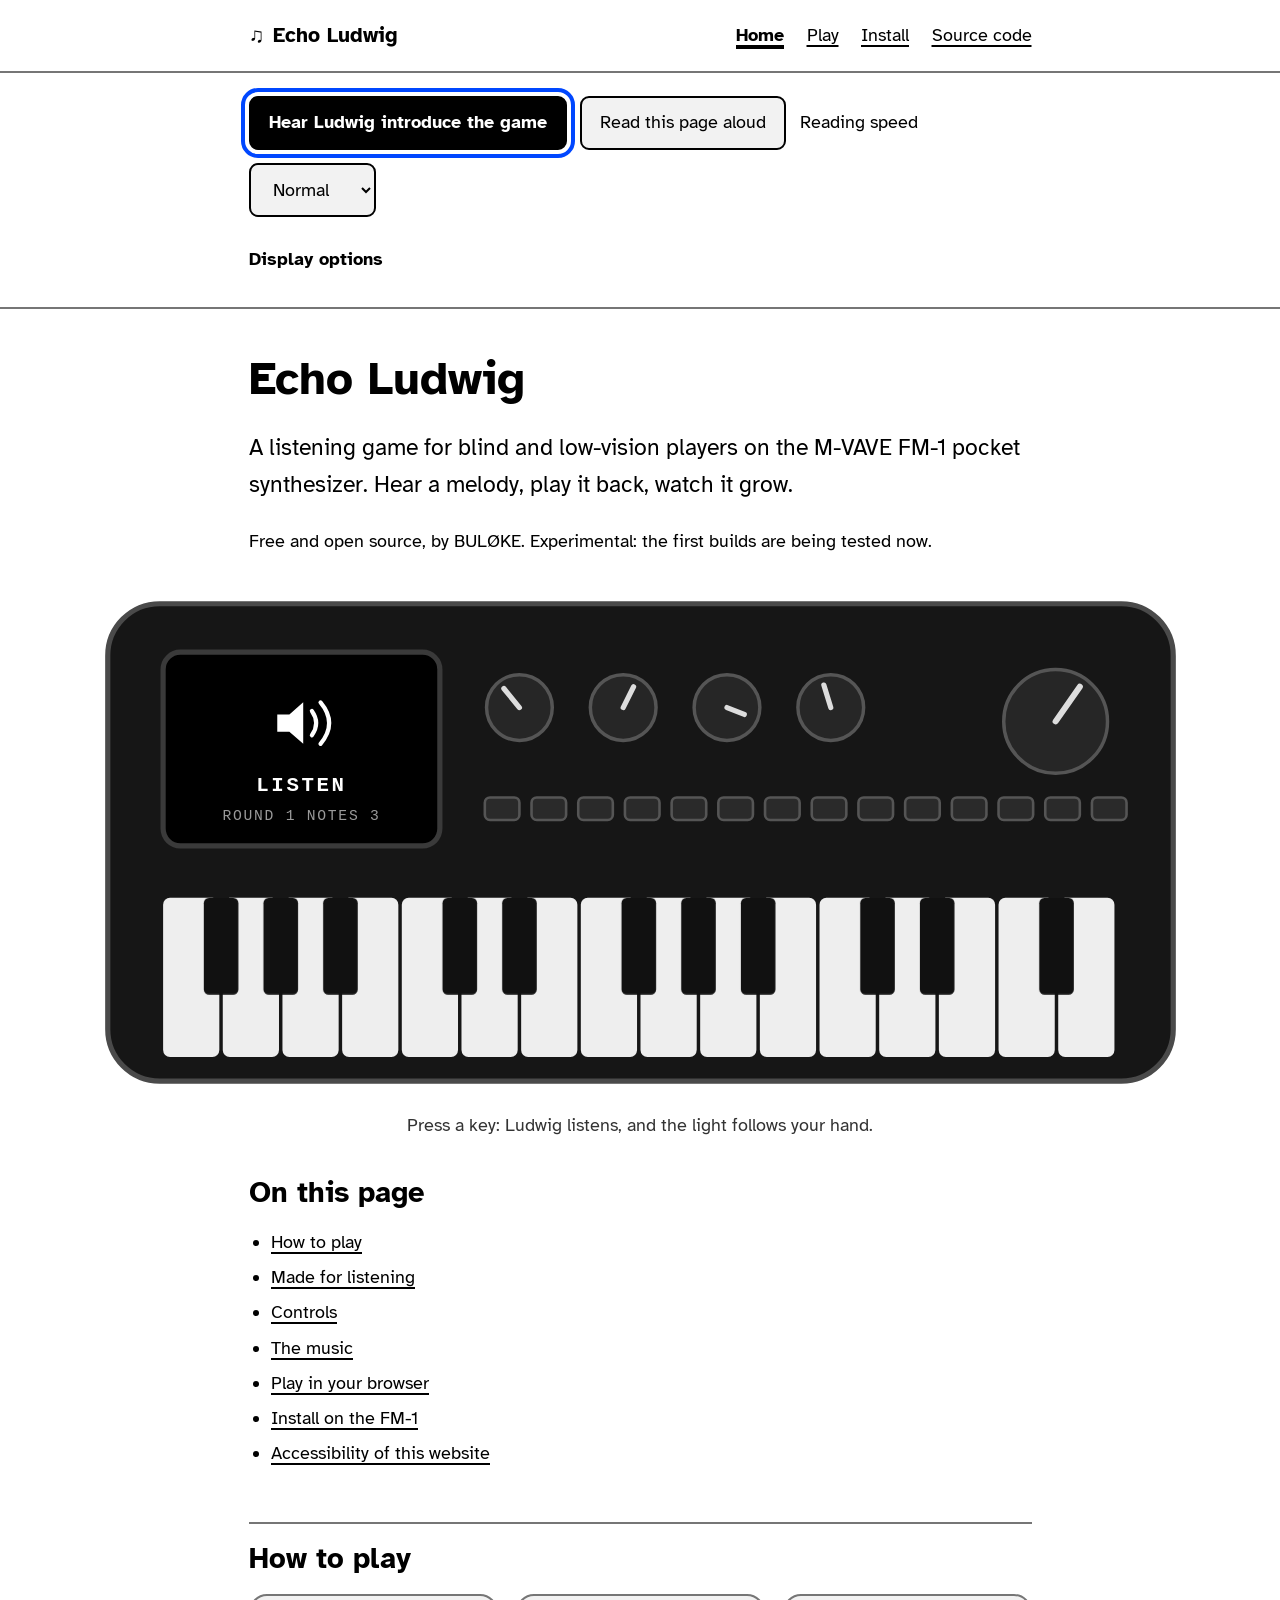
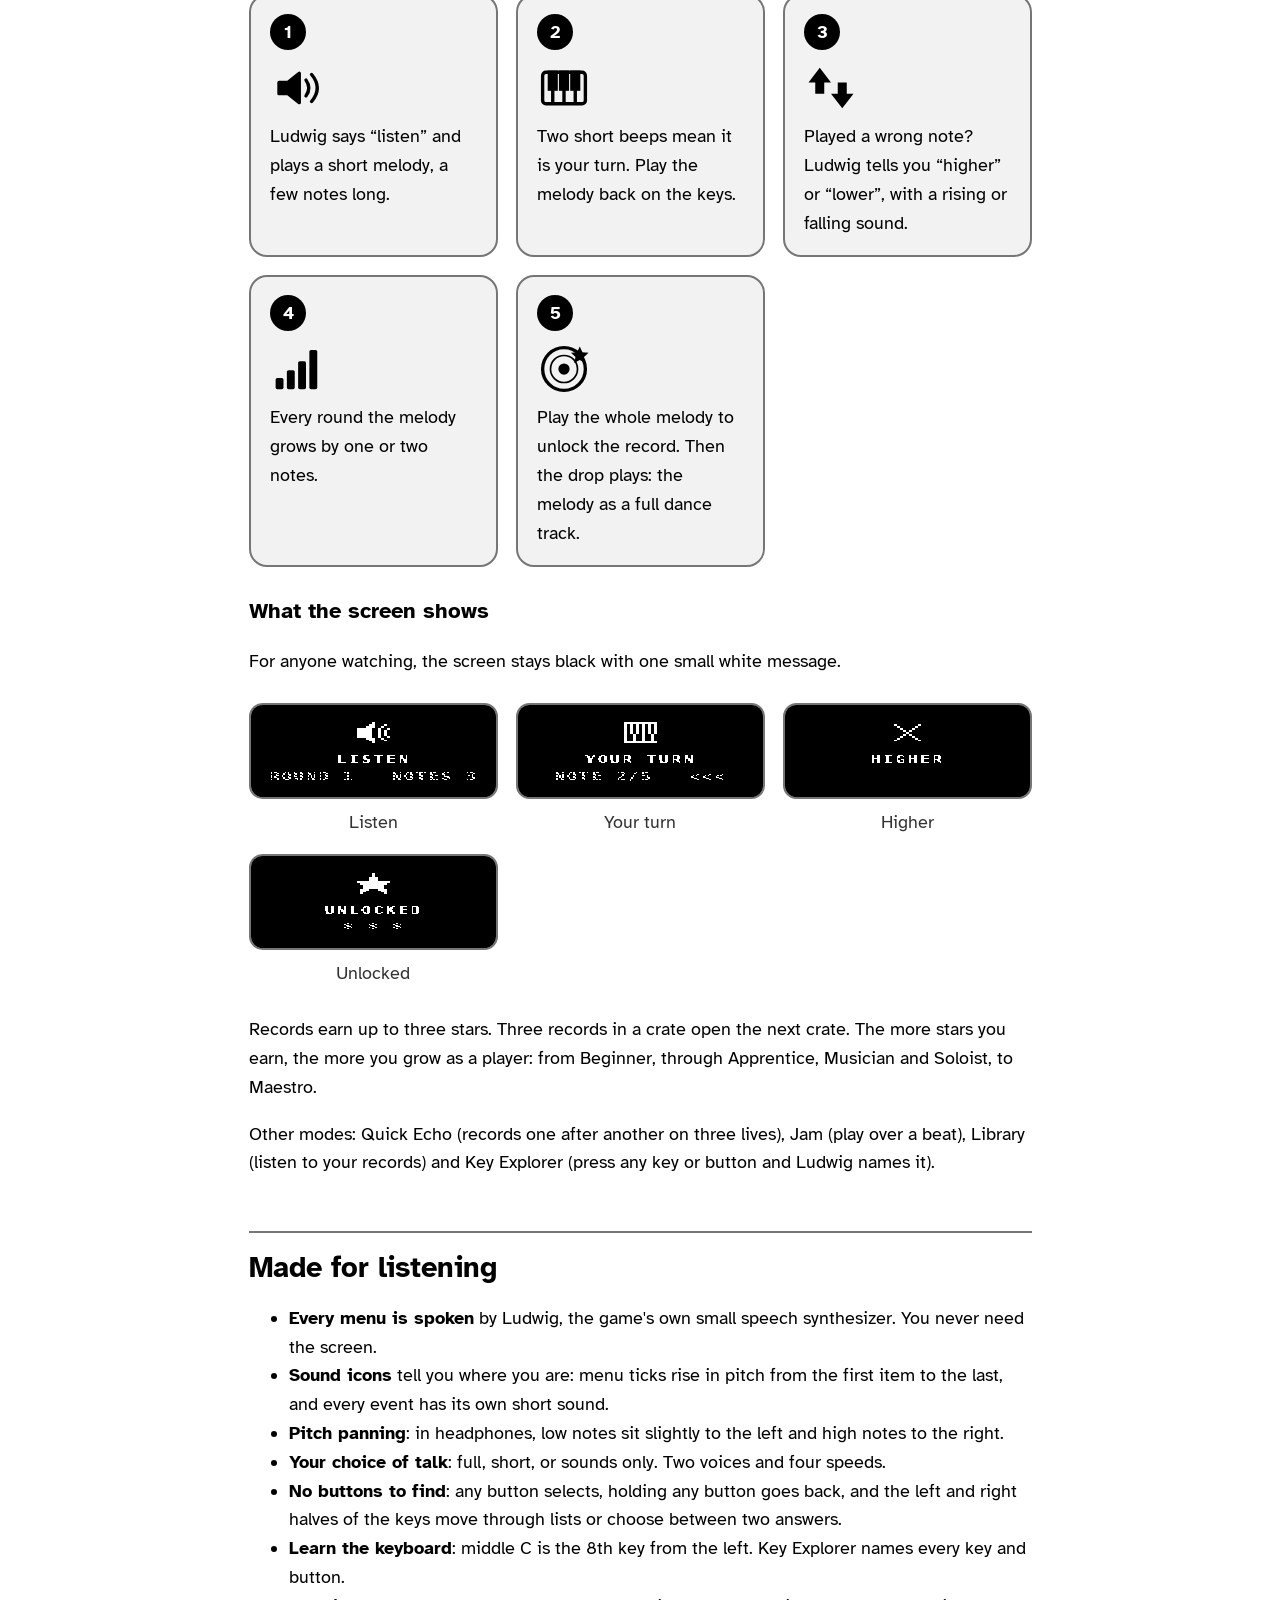
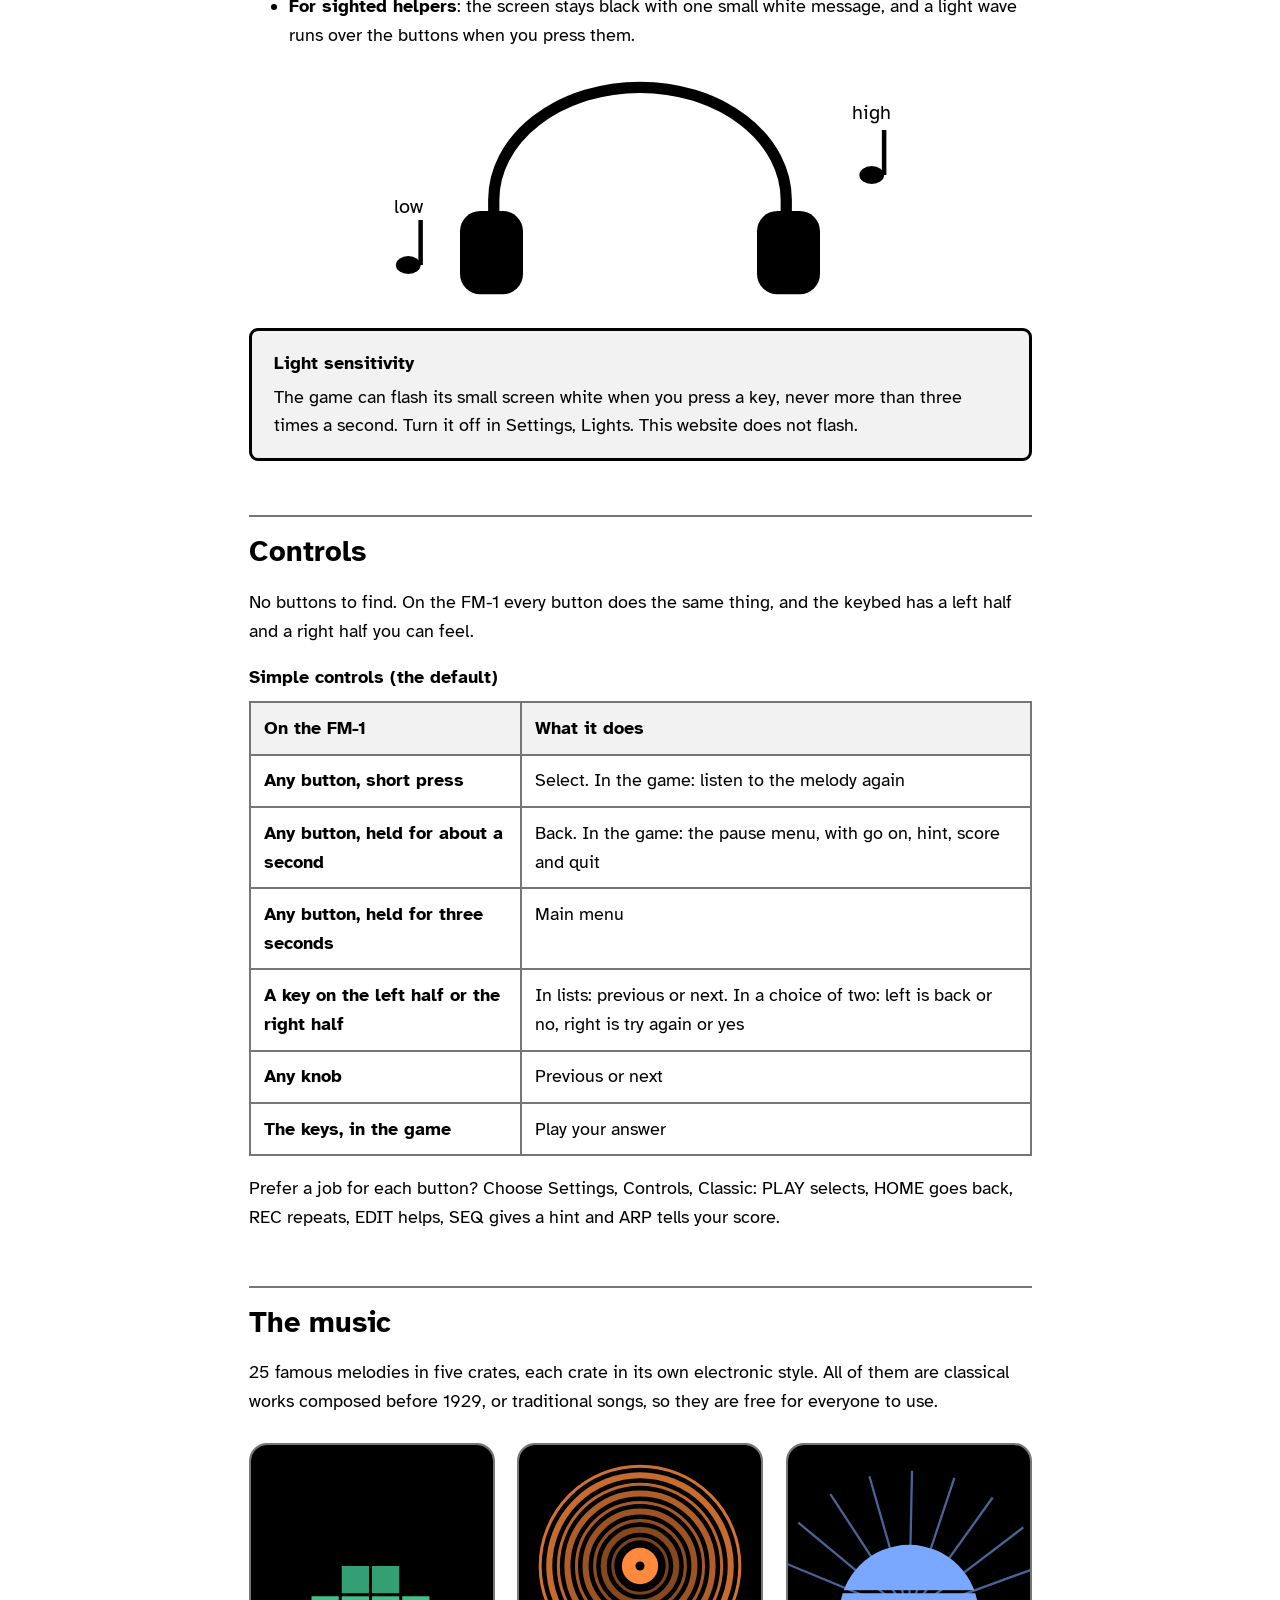
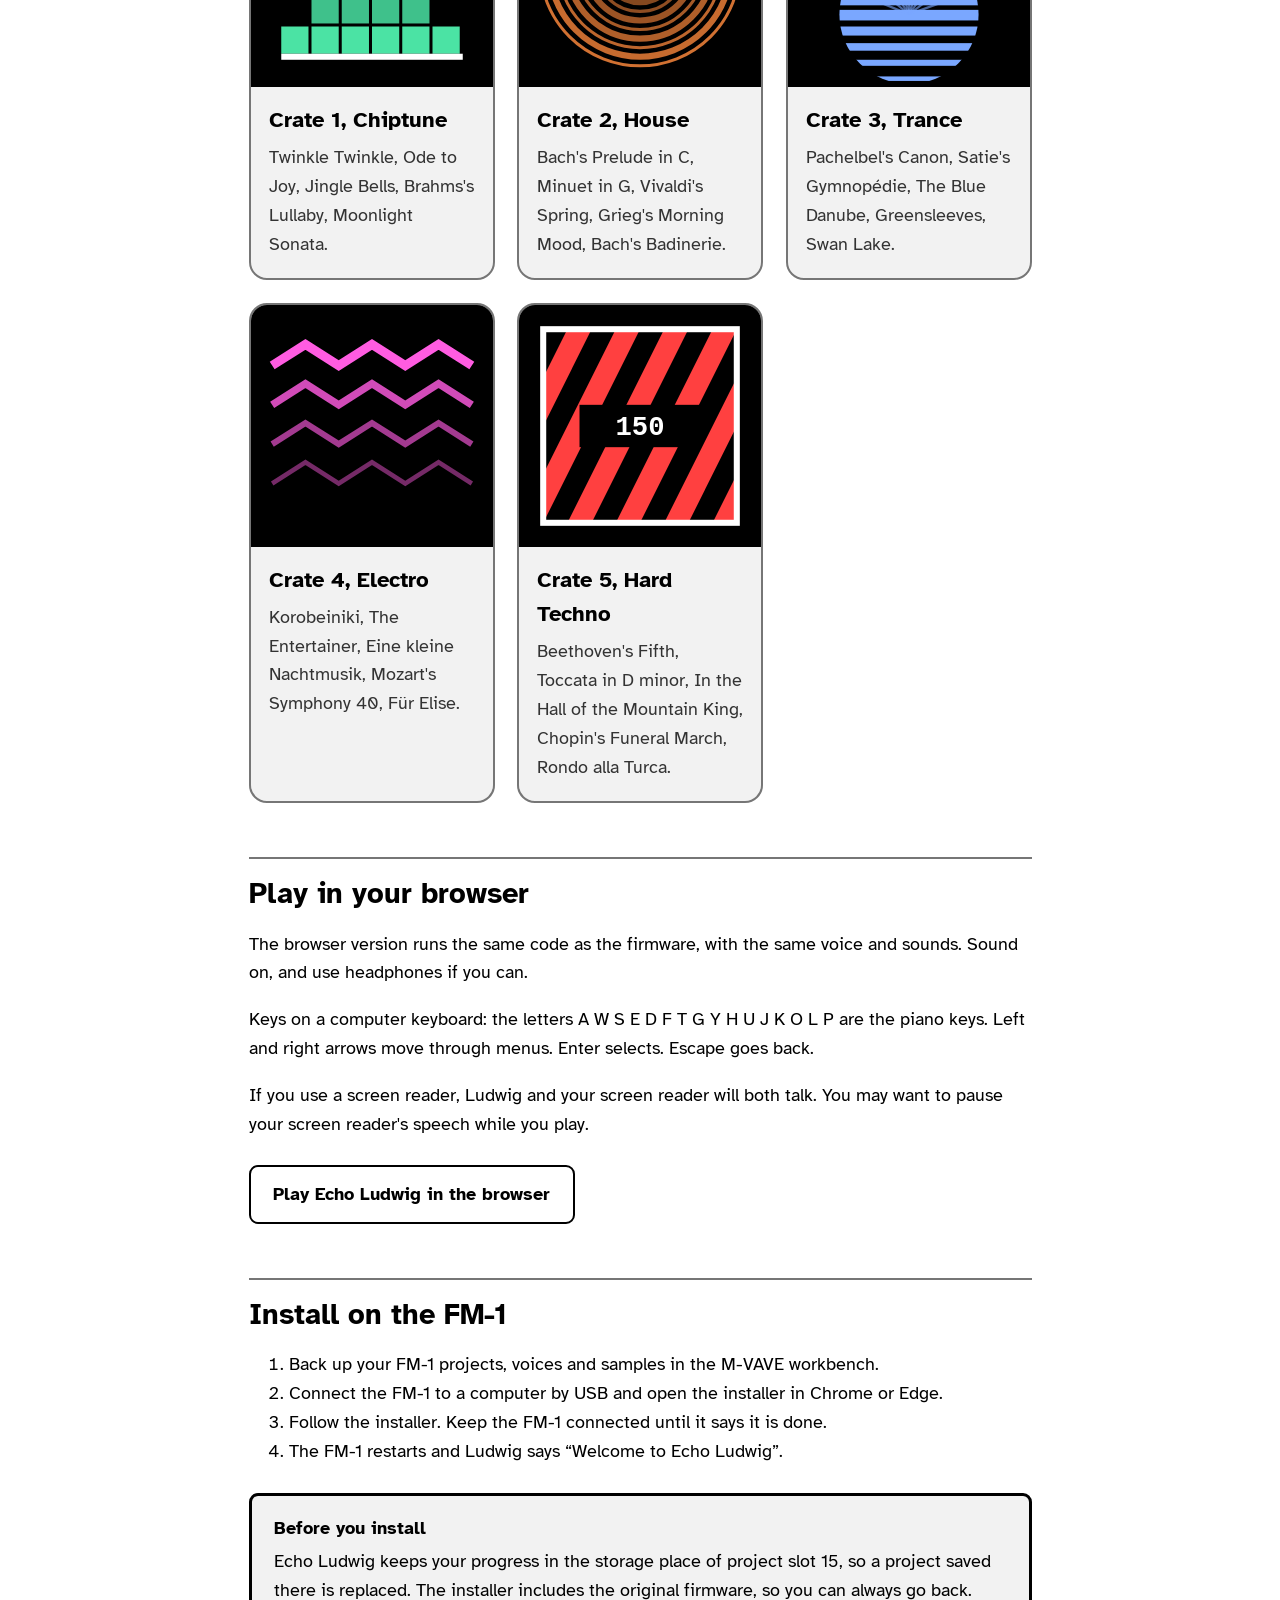
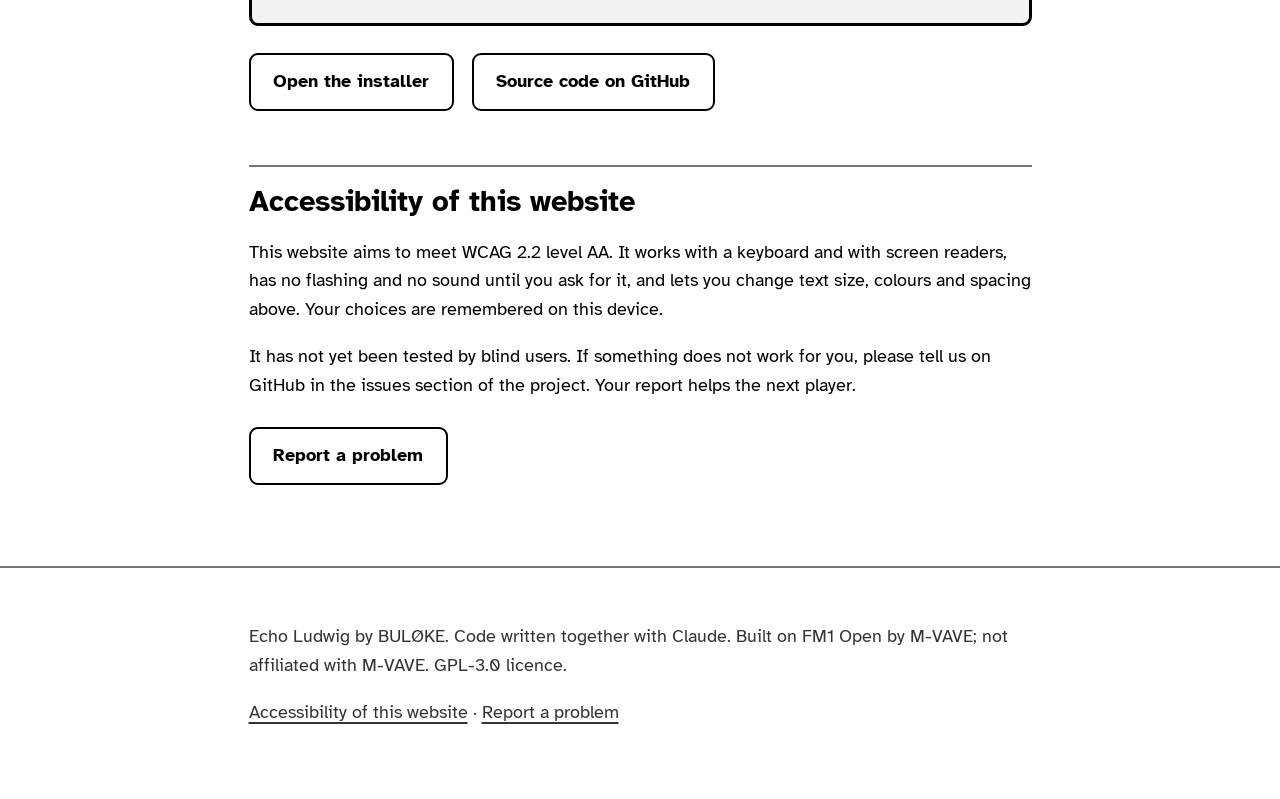
==== commit c2e080c8: "Simple controls you can find by touch, and a softer instrument Simple controls (default): every butt" ====
--- a/docs/index.html
+++ b/docs/index.html
@@ -239,7 +239,7 @@
         <li><strong>Sound icons</strong> tell you where you are: menu ticks rise in pitch from the first item to the last, and every event has its own short sound.</li>
         <li><strong>Pitch panning</strong>: in headphones, low notes sit slightly to the left and high notes to the right.</li>
         <li><strong>Your choice of talk</strong>: full, short, or sounds only. Two voices and four speeds.</li>
-        <li><strong>Repeat and help</strong>: one button repeats what Ludwig said; another explains where you are.</li>
+        <li><strong>No buttons to find</strong>: any button selects, holding any button goes back, and the left and right halves of the keys move through lists or choose between two answers.</li>
         <li><strong>Learn the keyboard</strong>: middle C is the 8th key from the left. Key Explorer names every key and button.</li>
         <li><strong>For sighted helpers</strong>: the screen stays black with one small white message, and a light wave runs over the buttons when you press them.</li>
       </ul>
@@ -256,22 +256,20 @@
 
     <section data-read aria-labelledby="controls">
       <h2 id="controls">Controls</h2>
+      <p>No buttons to find. On the FM-1 every button does the same thing, and the keybed has a left half and a right half you can feel.</p>
       <table>
-        <caption>FM-1 controls in menus and in the game</caption>
-        <thead><tr><th scope="col">Control</th><th scope="col">In menus</th><th scope="col">In the game</th></tr></thead>
+        <caption>Simple controls (the default)</caption>
+        <thead><tr><th scope="col">On the FM-1</th><th scope="col">What it does</th></tr></thead>
         <tbody>
-          <tr><th scope="row">Knob 1, or OCT minus and OCT plus</th><td>Previous and next item</td><td>Not used</td></tr>
-          <tr><th scope="row">Knob 2</th><td>Change a setting</td><td>Not used</td></tr>
-          <tr><th scope="row">PLAY</th><td>Select</td><td>Listen again</td></tr>
-          <tr><th scope="row">HOME</th><td>Back. Hold for the main menu</td><td>Pause</td></tr>
-          <tr><th scope="row">REC</th><td>Repeat what Ludwig said</td><td>Repeat what Ludwig said</td></tr>
-          <tr><th scope="row">EDIT</th><td>Help for this place</td><td>Game help</td></tr>
-          <tr><th scope="row">ARP</th><td>Your rank and stars</td><td>Score, round and lives</td></tr>
-          <tr><th scope="row">SEQ</th><td>Not used</td><td>Hint: plays the next note</td></tr>
-          <tr><th scope="row">SCL, ENV, GLO</th><td>Speech speed, how much Ludwig talks, voice</td><td>The same</td></tr>
-          <tr><th scope="row">The 27 keys, F to G</th><td>Key Explorer names them</td><td>Play your answer</td></tr>
+          <tr><th scope="row">Any button, short press</th><td>Select. In the game: listen to the melody again</td></tr>
+          <tr><th scope="row">Any button, held for about a second</th><td>Back. In the game: the pause menu, with go on, hint, score and quit</td></tr>
+          <tr><th scope="row">Any button, held for three seconds</th><td>Main menu</td></tr>
+          <tr><th scope="row">A key on the left half or the right half</th><td>In lists: previous or next. In a choice of two: left is back or no, right is try again or yes</td></tr>
+          <tr><th scope="row">Any knob</th><td>Previous or next</td></tr>
+          <tr><th scope="row">The keys, in the game</th><td>Play your answer</td></tr>
         </tbody>
       </table>
+      <p>Prefer a job for each button? Choose Settings, Controls, Classic: PLAY selects, HOME goes back, REC repeats, EDIT helps, SEQ gives a hint and ARP tells your score.</p>
     </section>
 
     <section data-read aria-labelledby="music">
@@ -289,7 +287,7 @@
     <section data-read aria-labelledby="try">
       <h2 id="try">Play in your browser</h2>
       <p>The browser version runs the same code as the firmware, with the same voice and sounds. Sound on, and use headphones if you can.</p>
-      <p>Keys on a computer keyboard: the letters A W S E D F T G Y H U J K O L P are the piano keys. Left and right arrows move through menus. Enter selects. Escape goes back. The number keys 1 to 0 are the FM-1's other buttons; 0 repeats what Ludwig said.</p>
+      <p>Keys on a computer keyboard: the letters A W S E D F T G Y H U J K O L P are the piano keys. Left and right arrows move through menus. Enter selects. Escape goes back.</p>
       <p>If you use a screen reader, Ludwig and your screen reader will both talk. You may want to pause your screen reader's speech while you play.</p>
       <div class="big-links"><a href="play/">Play Echo Ludwig in the browser</a></div>
     </section>
@@ -328,7 +326,7 @@
 <script>
 {
 const INTRO = ["hello! I am ludwig, the voice of echo ludwig.", "echo ludwig is a listening game. you hear a short melody, then you play it back on the keys.", "every round, the melody grows. play the whole melody to unlock the record, and hear the drop.", "I speak every menu, so you can play with no screen.", "this page is made for screen readers. press tab to move, and enter to select.", "have fun!"];
-const VOICE_WASM = "AGFzbQEAAAABHQZgA39/fwF/YAF/AX9gAABgAn9/[base64]/[base64]/aiICDQALC0EACycBA39BACEBA0AgACABaiECIAFBAWoiAyEBIAItAAANAAsgA0F/agsIABCJgICAAAsMACAAIAEQioCAgAALCABBkLOAgAALCABB8LeAgAALGABBkLOAgABB8LeAgABBmJMQEJGAgIAAC+4EBQF/AX0BfwJ9AX9BACEAQwAAAAAhAUGg3qCAACECA0AgASEDAkACQCAAQf8BcbJDAACAO5QiBEPNzMw+XUUNAEMAAIA/Q9sPSUAgBEPbD0lAlEPNzMw+lSIBkyABIAFD2w/JP14iBRsiASABlCIBQwAAAL+UIAFDAABAwZUgAUMAAPDBlSABQwAAYMKVQwAAgD+SlEMAAIA/kpRDAACAP5KUQwAAgD+SIgGMIAEgBRuTQwAAAD+UIQEMAQtDAAAAACEBIARDKVwPP11FDQBD2w9JQCAEQ83MzL6SQ9sPyT+UQwrXIz6VIgGTIAEgAUPbD8k/XiIFGyIBIAGUIgFDAAAAv5QgAUMAAEDBlSABQwAA8MGVIAFDAABgwpVDAACAP5KUQwAAgD+SlEMAAIA/kpRDAACAP5IiAYwgASAFGyEBCyACIAEgA5NDAAAgQpQ4AgAgAkEEaiECIABBAWoiAEGBAkcNAAtBAEGa8Lb7ezYCrOaggABBAEHJrpf8AzYCqOaggABBAEGIk4j7AzYCpOaggABBAEEAKgKk3qCAAEMAAAA/[base64]/[base64]/[base64]/QQAhAgJAQQAoAvDmoIAAIgMgAE0NACAAQQZsQZDnoIAAaiEEIAMgAGuzIQVBfyEGQX8hBwNAAkACQCACs0MK1yO+lCAFlUMUroc/kkMpXI8/[base64]/[base64]/[base64]/wFLDQBBACADQQFqNgLw5qCAACADQQZsIgRBlOeggABqIAE7AQAgBEGQ56CAAGpBqYCAoAY2AQALC8YEAQd/I4CAgIAAQSBrIgIkgICAgAACQCABQWtqQWxJDQACQAJAAkAgAUEBRw0AIAAtAAAiA0G/f2pBB0kNASADQckARg0BCyABQQFxIQRBACEDAkAgAUEBRg0AIAFBHnEhBUEAIQMDQCACIANqIgYgACADaiIHLQAAIghBIGogCCAIQb9/akH/AXFBGkkbOgAAIAZBAWogB0EBai0AACIIQSBqIAggCEG/f2pB/wFxQRpJGzoAACAFIANBAmoiA0cNAAsLIARFDQEgAiADaiAAIANqLQAAIgNBIGogAyADQb9/akH/[base64]/AUsNAEEAIAhBAWoiATYC8OaggAAgCEEGbCIIQZTnoIAAakEAOwEAIAhBkueggABqQYDIATsBACAIQZHnoIAAaiADLQAAIgdBBnY6AAAgCEGQ56CAAGogB0E/[base64]/Q83MTD8gAEEGbEGR56CAAGotAAAiBEECRhsgBEEBRhsgBpQhBgsgAq0hByAFQwrXIzyUIQUgBkMzM7M/[base64]////[base64]/[base64]/0oIAAQQAgETgCiPSggABBAEECNgKw9aCAAAJAAkBDAGBqR0EAKgKEs4CAACIRQwAAlkKUIAggAEH/[base64]/OggABFDQBBAEEAKgLQ9aCAADgC0OaggABBAEEAKQLU9aCAADcC1OaggAALC48CAQJ/IABBj84AIABBj84ASRshAQJAAkAgAEHoB0kNACABQf//A3FB6AduIgAQj4CAgABBiJSAgABBiJSAgAAQg4CAgAAQjYCAgAAgASAAQegHbGtB//8DcSIBRQ0BCwJAIAFB5ABJDQAgAUH//wNxQeQAbiIAEI+AgIAAQZGUgIAAQZGUgIAAEIOAgIAAEI2AgIAAIAEgAEHkAGxrQf//A3EiAUUNAQsCQCABQRRJDQAgAUH/AXFBCm4iAkECdEGAlYCAAGooAgAhACAAIAAQg4CAgAAQjYCAgAAgASACQQpsa0H/AXEiAUUNAQsgAUECdEGwlICAAGooAgAhASABIAEQg4CAgAAQjYCAgAALC9kbBAJ/[base64]/IAGzIBCzlZMiBpQgDZIhDSAOQcDzoIAAaioCACAPKgIEIgeTIAaUIAeSIQcgDkG886CAAGoqAgAgDyoCACIRkyAGlCARkiEGC0EAIAZBACoCuOaggAAiEZNDXI/CPpQgEZIiBjgCuOaggABBACAMQQAqAsTmoIAAIhGTQ1yPwj6UIBGSIgw4AsTmoIAAQQAgB0EAKgK85qCAACIRk0Ncj8I+lCARkiIHOAK85qCAAEEAIANBACoCyOaggAAiEZNDXI/CPpQgEZIiETgCyOaggABBACANQQAqAsDmoIAAIgOTQ1yPwj6UIAOSIgM4AsDmoIAAQQAgC0EAKgLM5qCAACINk0Ncj8I+lCANkiILOALM5qCAAEEAIApBACoC0OaggAAiDZNDZmbmPpQgDZI4AtDmoIAAQQAgCUEAKgLU5qCAACINk0MAAAA/[base64]/JP14iARsiBiAGlCIGQwAAAL+UIAZDAABAwZUgBkMAAPDBlUMAAIA/IAZDAABgQpWTlEMAAIA/kpRDAACAP5KUQwAAgD+SIgaMIAYgARsgDSANkpQiDTgC9PWggABBAEMAAIA/[base64]/JQJRDAESsRpUiBpMgBiAGQ9sPyT9eIgEbIgYgBpQiBkMAAAC/lCAGQwAAQMGVIAZDAADwwZVDAACAPyAGQwAAYEKVk5RDAACAP5KUQwAAgD+SlEMAAIA/kiIGjCAGIAEbIA0gDZKUIg04Aoj2oIAAQQBDAACAPyANkyAIkzgChPaggABBAEMAAIA/IAtD2w9JQJRDAESsRpUiDZMgDUMAAAA/[base64]/XiIBGyIHIAeUIgdDAAAAv5QgB0MAAEDBlSAHQwAA8MGVQwAAgD8gB0MAAGBClZOUQwAAgD+SlEMAAIA/kpRDAACAP5IiB4wgByABGyANIA2SlCIHOAKc9qCAAEEAQwAAgD8gB5MgBpMiCDgCmPaggABBAEMAAIA/IAVD2w9JQJRDAESsRpUiDZMgDUMAAAA/[base64]/XiIBGyIEIASUIgRDAAAAv5QgBEMAAEDBlSAEQwAA8MGVQwAAgD8gBEMAAGBClZOUQwAAgD+SlEMAAIA/kpRDAACAP5IiBIwgBCABGyIFIA0gDZIiCpQiBDgCtPaggABDAAAAACEJAkAgDSANlEMAAIA/IAogBSAFkiAFlEMAAIC/kpSTkiIFQwAAAABfDQAgBUMAAAA/lEMAAIA/IAVDAACAP14bIgkgBSAJlZJDAAAAP5QiCSAFIAmVkkMAAAA/lCIJIAUgCZWSQwAAAD+UIgkgBSAJlZJDAAAAP5QiCSAFIAmVkkMAAAA/[base64]/[base64]/lCAHkiIGOAKs9qCAAEEAKgLA9qCAACEHQQBBACoCvPaggAAiCDgCwPaggABBACADIAeUIAUgDZQgBCAIlJKSIg04Arz2oIAAQQAqAsj2oIAAIQdBACoCxPaggAAhA0EAIAZDj8L1PZQgDUEAKgLY5qCAAJRDMzMzP5SSIg04AsT2oIAAQQAgB0NSuH4/lCANIAOTkiINOALI9qCAAAJAAkAgDSANjCANIA1DAAAAAF0bQ5qZGT+UQwAAgD+SlUMAIMtGlCINi0MAAABPXUUNACANqCECDAELQYCAgIB4IQILIAAgAkGAgH4gAkGAgH5KGyICQf//ASACQf//[base64]/AACAP83MTD8K1yM/SVkAABgByghUCzwAWgCWAGQAAAAAAAAAWgAAAAAAAABJSAAAkAFsB/[base64]/[base64]/[base64]/[base64]/DILEAAA4EIAAIA/AACAP2dFIwE=";
+const VOICE_WASM = "AGFzbQEAAAABHQZgA39/fwF/YAF/AX9gAABgAn9/[base64]/[base64]/aiICDQALC0EACycBA39BACEBA0AgACABaiECIAFBAWoiAyEBIAItAAANAAsgA0F/agsIABCJgICAAAsMACAAIAEQioCAgAALCABB0LSAgAALCABBsLmAgAALGABB0LSAgABBsLmAgABBmJMQEJGAgIAAC+4EBQF/AX0BfwJ9AX9BACEAQwAAAAAhAUHg36CAACECA0AgASEDAkACQCAAQf8BcbJDAACAO5QiBEPNzMw+XUUNAEMAAIA/Q9sPSUAgBEPbD0lAlEPNzMw+lSIBkyABIAFD2w/JP14iBRsiASABlCIBQwAAAL+UIAFDAABAwZUgAUMAAPDBlSABQwAAYMKVQwAAgD+SlEMAAIA/kpRDAACAP5KUQwAAgD+SIgGMIAEgBRuTQwAAAD+UIQEMAQtDAAAAACEBIARDKVwPP11FDQBD2w9JQCAEQ83MzL6SQ9sPyT+UQwrXIz6VIgGTIAEgAUPbD8k/XiIFGyIBIAGUIgFDAAAAv5QgAUMAAEDBlSABQwAA8MGVIAFDAABgwpVDAACAP5KUQwAAgD+SlEMAAIA/kpRDAACAP5IiAYwgASAFGyEBCyACIAEgA5NDAAAgQpQ4AgAgAkEEaiECIABBAWoiAEGBAkcNAAtBAEGa8Lb7ezYC7OeggABBAEHJrpf8AzYC6OeggABBAEGIk4j7AzYC5OeggABBAEEAKgLk36CAAEMAAAA/[base64]/[base64]/[base64]/QQAhAgJAQQAoArDooIAAIgMgAE0NACAAQQZsQdDooIAAaiEEIAMgAGuzIQVBfyEGQX8hBwNAAkACQCACs0MK1yO+lCAFlUMUroc/kkMpXI8/[base64]/[base64]/[base64]/wFLDQBBACADQQFqNgKw6KCAACADQQZsIgRB1OiggABqIAE7AQAgBEHQ6KCAAGpBqYCAoAY2AQALC8YEAQd/I4CAgIAAQSBrIgIkgICAgAACQCABQWtqQWxJDQACQAJAAkAgAUEBRw0AIAAtAAAiA0G/f2pBB0kNASADQckARg0BCyABQQFxIQRBACEDAkAgAUEBRg0AIAFBHnEhBUEAIQMDQCACIANqIgYgACADaiIHLQAAIghBIGogCCAIQb9/akH/AXFBGkkbOgAAIAZBAWogB0EBai0AACIIQSBqIAggCEG/f2pB/wFxQRpJGzoAACAFIANBAmoiA0cNAAsLIARFDQEgAiADaiAAIANqLQAAIgNBIGogAyADQb9/akH/[base64]/AUsNAEEAIAhBAWoiATYCsOiggAAgCEEGbCIIQdTooIAAakEAOwEAIAhB0uiggABqQYDIATsBACAIQdHooIAAaiADLQAAIgdBBnY6AAAgCEHQ6KCAAGogB0E/[base64]/Q83MTD8gAEEGbEHR6KCAAGotAAAiBEECRhsgBEEBRhsgBpQhBgsgAq0hByAFQwrXIzyUIQUgBkMzM7M/[base64]////[base64]/[base64]/2oIAAQQAgETgCyPWggABBAEECNgLw9qCAAAJAAkBDAGBqR0EAKgLEtICAACIRQwAAlkKUIAggAEH/[base64]/WggABFDQBBAEEAKgKQ96CAADgCkOiggABBAEEAKQKU96CAADcClOiggAALC48CAQJ/IABBj84AIABBj84ASRshAQJAAkAgAEHoB0kNACABQf//A3FB6AduIgAQj4CAgABBiJSAgABBiJSAgAAQg4CAgAAQjYCAgAAgASAAQegHbGtB//8DcSIBRQ0BCwJAIAFB5ABJDQAgAUH//wNxQeQAbiIAEI+AgIAAQZGUgIAAQZGUgIAAEIOAgIAAEI2AgIAAIAEgAEHkAGxrQf//A3EiAUUNAQsCQCABQRRJDQAgAUH/AXFBCm4iAkECdEGAlYCAAGooAgAhACAAIAAQg4CAgAAQjYCAgAAgASACQQpsa0H/AXEiAUUNAQsgAUECdEGwlICAAGooAgAhASABIAEQg4CAgAAQjYCAgAALC9kbBAJ/[base64]/IAGzIBCzlZMiBpQgDZIhDSAOQYD1oIAAaioCACAPKgIEIgeTIAaUIAeSIQcgDkH89KCAAGoqAgAgDyoCACIRkyAGlCARkiEGC0EAIAZBACoC+OeggAAiEZNDXI/CPpQgEZIiBjgC+OeggABBACAMQQAqAoTooIAAIhGTQ1yPwj6UIBGSIgw4AoTooIAAQQAgB0EAKgL856CAACIRk0Ncj8I+lCARkiIHOAL856CAAEEAIANBACoCiOiggAAiEZNDXI/CPpQgEZIiETgCiOiggABBACANQQAqAoDooIAAIgOTQ1yPwj6UIAOSIgM4AoDooIAAQQAgC0EAKgKM6KCAACINk0Ncj8I+lCANkiILOAKM6KCAAEEAIApBACoCkOiggAAiDZNDZmbmPpQgDZI4ApDooIAAQQAgCUEAKgKU6KCAACINk0MAAAA/[base64]/JP14iARsiBiAGlCIGQwAAAL+UIAZDAABAwZUgBkMAAPDBlUMAAIA/IAZDAABgQpWTlEMAAIA/kpRDAACAP5KUQwAAgD+SIgaMIAYgARsgDSANkpQiDTgCtPeggABBAEMAAIA/[base64]/JQJRDAESsRpUiBpMgBiAGQ9sPyT9eIgEbIgYgBpQiBkMAAAC/lCAGQwAAQMGVIAZDAADwwZVDAACAPyAGQwAAYEKVk5RDAACAP5KUQwAAgD+SlEMAAIA/kiIGjCAGIAEbIA0gDZKUIg04Asj3oIAAQQBDAACAPyANkyAIkzgCxPeggABBAEMAAIA/IAtD2w9JQJRDAESsRpUiDZMgDUMAAAA/[base64]/XiIBGyIHIAeUIgdDAAAAv5QgB0MAAEDBlSAHQwAA8MGVQwAAgD8gB0MAAGBClZOUQwAAgD+SlEMAAIA/kpRDAACAP5IiB4wgByABGyANIA2SlCIHOALc96CAAEEAQwAAgD8gB5MgBpMiCDgC2PeggABBAEMAAIA/IAVD2w9JQJRDAESsRpUiDZMgDUMAAAA/[base64]/XiIBGyIEIASUIgRDAAAAv5QgBEMAAEDBlSAEQwAA8MGVQwAAgD8gBEMAAGBClZOUQwAAgD+SlEMAAIA/kpRDAACAP5IiBIwgBCABGyIFIA0gDZIiCpQiBDgC9PeggABDAAAAACEJAkAgDSANlEMAAIA/IAogBSAFkiAFlEMAAIC/kpSTkiIFQwAAAABfDQAgBUMAAAA/lEMAAIA/IAVDAACAP14bIgkgBSAJlZJDAAAAP5QiCSAFIAmVkkMAAAA/lCIJIAUgCZWSQwAAAD+UIgkgBSAJlZJDAAAAP5QiCSAFIAmVkkMAAAA/[base64]/[base64]/lCAHkiIGOALs96CAAEEAKgKA+KCAACEHQQBBACoC/PeggAAiCDgCgPiggABBACADIAeUIAUgDZQgBCAIlJKSIg04Avz3oIAAQQAqAoj4oIAAIQdBACoChPiggAAhA0EAIAZDj8L1PZQgDUEAKgKY6KCAAJRDMzMzP5SSIg04AoT4oIAAQQAgB0NSuH4/lCANIAOTkiINOAKI+KCAAAJAAkAgDSANjCANIA1DAAAAAF0bQ5qZGT+UQwAAgD+SlUMAIMtGlCINi0MAAABPXUUNACANqCECDAELQYCAgIB4IQILIAAgAkGAgH4gAkGAgH5KGyICQf//ASACQf//[base64]/AACAP83MTD8K1yM/SVkAABgByghUCzwAWgCWAGQAAAAAAAAAWgAAAAAAAABJSAAAkAFsB/[base64]/[base64]/[base64]/[base64]";
 const caption = document.getElementById('caption');
 
 /* Shared by every page: status messages and the remembered display options. */
